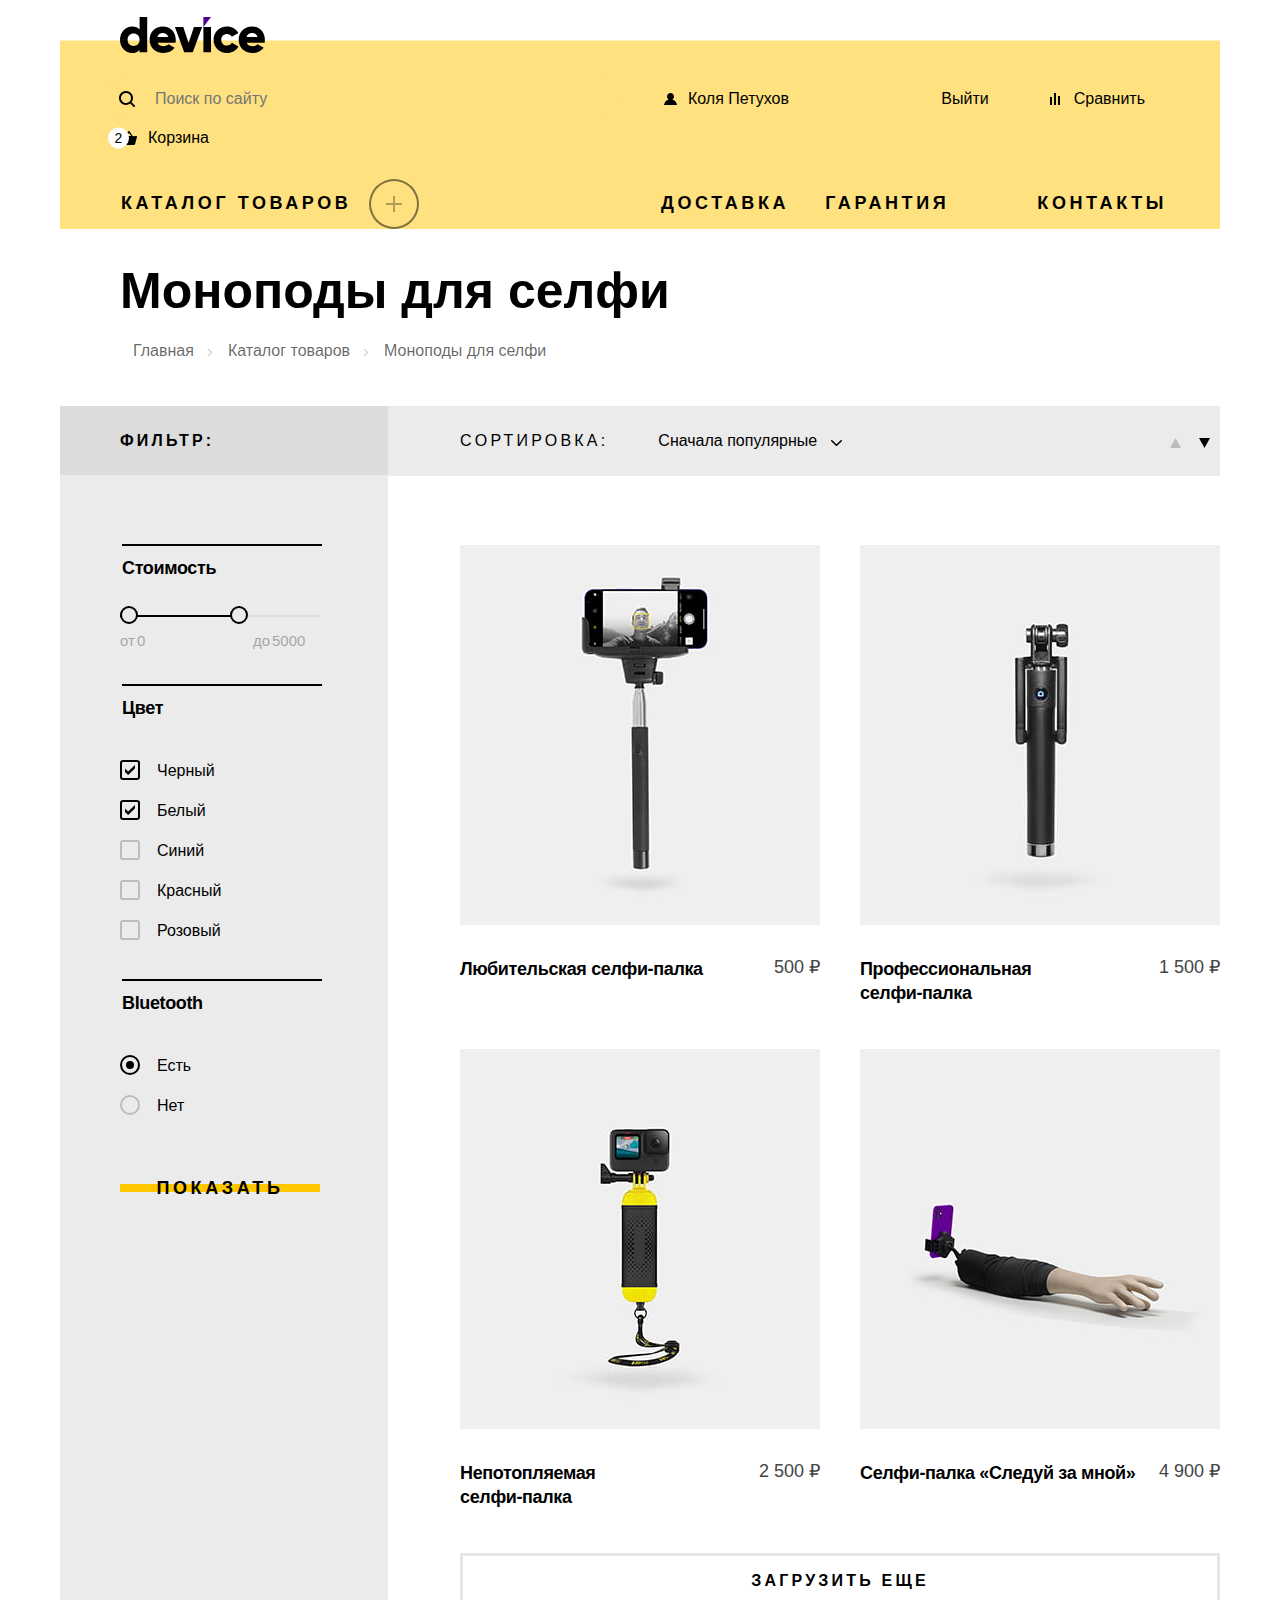
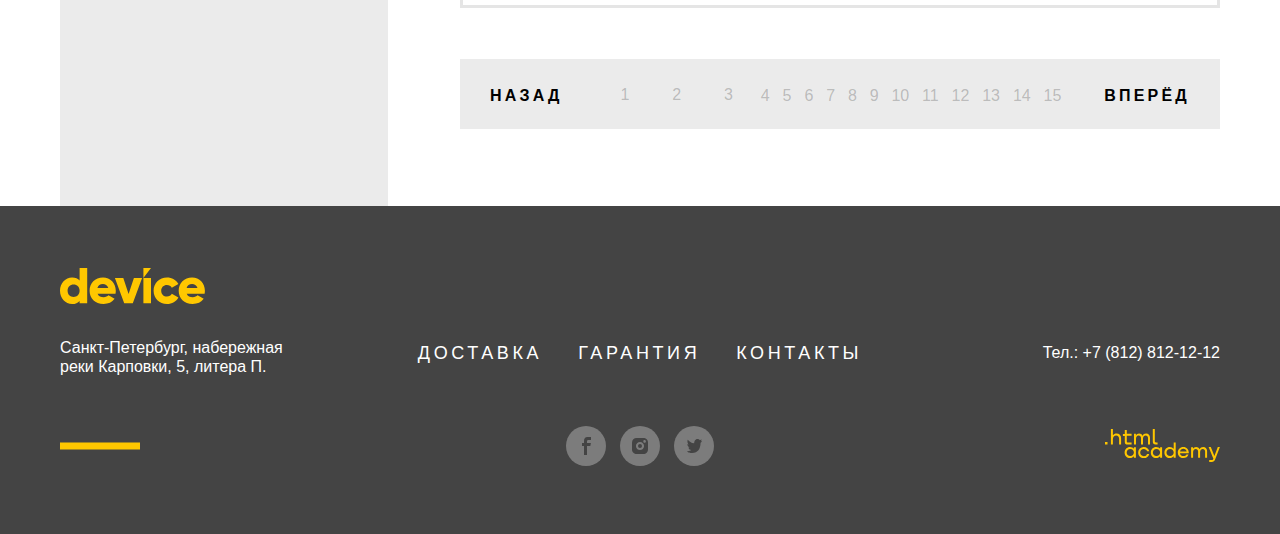
==== catalog.html @ ca0d3838 "fixed" ====
<!DOCTYPE html>
<html lang="ru">
<head>
    <meta charset="UTF-8">
    <title>Каталог интернет-магазина Девайс</title>
    <link rel="stylesheet" href="styles/styles.css">
</head>

<body>

    <!-- Хедер -->

    <header class="page-header">
      <a class="header-logo" href="index.html">
        <img src="img/logo.svg" width="145" height="36" alt="Логотип интернет-магазина Девайс">
      </a>
      <nav class="navigation">
        <ul class="user-nav-list">
          <li class="user-nav-item">
            <form class="nav-form" action="https://echo.htmlacademy.ru/" method="get">
              <input class="nav-search" type="text" placeholder="Поиск по сайту">
            </form>
          </li>
          <li class="user-nav-item">
            <a class="user-nav-link link-user" href="#">
              Коля Петухов
            </a>
          </li>
          <li class="user-nav-item">
            <a class="user-nav-link" href="#">
              Выйти
            </a>
          </li>
          <li class="user-nav-item">
            <a class="user-nav-link link-compare" href="#">
              Сравнить
            </a>
          </li>
          <li class="user-nav-item">
            <a class="user-nav-link link-basket" href="#">
              <span class="user-basket">2</span>
              Корзина
            </a>
          </li>
        </ul>

        <ul class="nav-list">
          <li class="nav-item">
            <a class="nav-link nav-link-catalog" href="#">Каталог товаров</a>
          </li>
          <li class="nav-item">
            <a class="nav-link" href="#">Доставка</a>
          </li>
          <li class="nav-item">
            <a class="nav-link" href="#">Гарантия</a>
          </li>
          <li class="nav-item">
            <a class="nav-link" href="#">Контакты</a>
          </li>
        </ul>
      </nav>
    </header>

    <main class="main-container main-inner">
      <h1 class="visually-hidden">Интернет-магазин гаджетов "Девайс"</h1>

      <!-- Хедер каталога -->

      <header class="inner-header">
        <h2 class="title">Моноподы для селфи</h2>
        <ul class="breadcrumbs">
          <li class="breadcrumbs-item">
            <a class="breadcrumbs-link" href="index.html">Главная</a>
          </li>
          <li class="breadcrumbs-item">
            <a class="breadcrumbs-link" href="#">Каталог товаров</a>
          </li>
          <li class="breadcrumbs-item">
            <a class="breadcrumbs-link">Моноподы для селфи</a>
          </li>
        </ul>
      </header>

      <!-- Каталог товаров -->

      <section class="catalog-products">

         <!-- Фильтры -->

        <form class="catalog-filter" action="https://echo.htmlacademy.ru/" method="get">
          <h3 class="filter-title">фильтр:</h3>

          <fieldset class="catalog-filter-group">
            <legend class="catalog-filter-title">Стоимость</legend>

            <div class="range">
              <div class="range-scale">
                <div class="range-bar" style="left: 0px; width: 119px">
                  <button class="range-toggle toggle-min" type="button">
                    <span class="visually-hidden">Изменить минимальную цену</span>
                  </button>
                  <button class="range-toggle toggle-max" type="button">
                    <span class="visually-hidden">Изменить максимальную цену</span>
                  </button>
                </div>
              </div>

              <div class="range-wrapper-inputs">
                <label class="catalog-filter-label">
                  от <input class="range-input" type="number" name="min-price" value="0">
                </label>

                <label class="catalog-filter-label">
                  до <input class="range-input" type="number" name="max-price" value="5000">
                </label>
              </div>
            </div>
          </fieldset>

          <fieldset class="catalog-filter-group">
            <legend class="catalog-filter-title">Цвет</legend>
            <ul class="catalog-filter-list">
              <li class="catalog-filter-item">
                <label class="control">
                  <input class="visually-hidden control-input" type="checkbox" name="black" checked>
                  <span class="control-mark"></span>
                  <span class="control-label">Черный</span>
                </label>
              </li>
              <li class="catalog-filter-item">
                <label class="control">
                  <input class="visually-hidden control-input" type="checkbox" name="white" checked>
                  <span class="control-mark"></span>
                  <span class="control-label">Белый</span>
                </label>
              </li>
              <li class="catalog-filter-item">
                <label class="control">
                  <input class="visually-hidden control-input" type="checkbox" name="blue">
                  <span class="control-mark"></span>
                  <span class="control-label">Синий</span>
                </label>
              </li>
              <li class="catalog-filter-item">
                <label class="control">
                  <input class="visually-hidden control-input" type="checkbox" name="red">
                  <span class="control-mark"></span>
                  <span class="control-label">Красный</span>
                </label>
              </li>
              <li class="catalog-filter-item">
                <label class="control">
                  <input class="visually-hidden control-input" type="checkbox" name="pink">
                  <span class="control-mark"></span>
                  <span class="control-label">Розовый</span>
                </label>
              </li>
            </ul>
          </fieldset>

          <fieldset class="catalog-filter-group">
            <legend class="catalog-filter-title">Bluetooth</legend>
            <ul class="catalog-filter-list">
              <li class="catalog-filter-item">
                <label class="control">
                  <input class="visually-hidden control-input" type="radio" name="bluetooth" value="yes" checked>
                  <span class="control-mark"></span>
                  <span class="control-label">Есть</span>
                </label>
              </li>
              <li class="catalog-filter-item">
                <label class="control">
                  <input class="visually-hidden control-input" type="radio" name="bluetooth" value="no">
                  <span class="control-mark"></span>
                  <span class="control-label">Нет</span>
                </label>
              </li>
            </ul>
          </fieldset>

          <button class="button button-filter" type="submit">Показать</button>

        </form>

        <div class="catalog-right-column">
          <!-- Сортировка -->
          <div class="sorting-container">
            <form class="sorting-type">
              <div class="select">
                <label class="sorting-title" for="sorting">cортировка:</label>
                <select class="select-control" id="sorting" name="sorting">
                  <option value="popular">Сначала популярные</option>
                  <option value="cheap">Сначала дешёвые</option>
                  <option value="expensive">Сначала дорогие</option>
                </select>
                <button class="visually-hidden" type="submit">Отсортировать продукты</button>
              </div>
            </form>

            <a href="#" class="sorting-btn" type="button">
              <span class="visually-hidden">По возрастанию</span>
              <svg width="11" height="10" aria-hidden="true" focusable="false" fill="none" xmlns="http://www.w3.org/2000/svg"><path d="M5.5 0 11 10H0" /></svg>
            </a>
            <a href="#" class="sorting-btn sort-down sorting-btn-current" type="button">
              <span class="visually-hidden">По убыванию</span>
              <svg width="11" height="10" aria-hidden="true" focusable="false" fill="none" xmlns="http://www.w3.org/2000/svg"><path d="M5.5 0 11 10H0" /></svg>
            </a>
          </div>

          <!-- Список товаров -->
            <ul class="product-list">
                <li class="product-card">
                  <a class="product-card-link" href="product.html">
                    <img class="product-card-image" src="img/product-1.jpg" width="360" height="380" alt="">
                    <div class="show-btn">
                      <button class="button product-card-btn">Подробнее</button>
                    </div>
                  </a>
                  <div class="product-card-description">
                    <a class="product-card-title-link" href="">
                      <h4 class="product-card-title">Любительская селфи-палка</h4>
                    </a>
                    <span class="product-card-title-price">500 ₽</span>
                  </div>
                </li>
                <li class="product-card">
                  <a class="product-card-link" href="#">
                    <img class="product-card-image" src="img/product-2.jpg" width="360" height="380" alt="">
                  </a>
                  <div class="product-card-description">
                    <a class="product-card-title-link" href="">
                      <h4 class="product-card-title">Профессиональная<br> селфи-палка </h4>
                    </a>
                    <span class="product-card-title-price">1 500 ₽</span>
                  </div>
                </li>
                <li class="product-card">
                  <a class="product-card-link" href="#">
                    <img class="product-card-image" src="img/product-3.jpg" width="360" height="380" alt="">
                  </a>
                  <div class="product-card-description">
                    <a class="product-card-title-link" href="">
                      <h4 class="product-card-title">Непотопляемая<br> селфи-палка</h4>
                    </a>
                    <span class="product-card-title-price">2 500 ₽</span>
                  </div>
                </li>
                <li class="product-card product-card-new">
                  <a class="product-card-link" href="#">
                    <img class="product-card-image" src="img/product-4.jpg" width="360" height="380" alt="">
                  </a>
                  <div class="product-card-description">
                    <a class="product-card-title-link" href="">
                      <h4 class="product-card-title">Селфи-палка «Следуй за мной»</h4>
                    </a>
                    <span class="product-card-title-price">4 900 ₽</span>
                  </div>
                </li>
            </ul>

            <button class="product-list-show-more" type="button">
              Загрузить еще
            </button>

          <!-- Пагинация  -->

          <ul class="pagination">
            <li class="pagination-item">
              <a class="pagination-link pagination-control pagination-prev " href="#">назад</a>
            </li>
            <li class="pagination-item">
              <a class="pagination-link pagination-page pagination-current">1</a>
            </li>
            <li class="pagination-item">
              <a class="pagination-link pagination-page" href="#">2</a>
            </li>
            <li class="pagination-item">
              <a class="pagination-link pagination-page" href="#">3</a>
            </li>
            <li class="pagination-item">
              <a class="pagination-link" href="#">4</a>
            </li>
            <li class="pagination-item">
              <a class="pagination-link" href="#">5</a>
            </li>
            <li class="pagination-item">
              <a class="pagination-link" href="#">6</a>
            </li>
            <li class="pagination-item">
              <a class="pagination-link" href="#">7</a>
            </li>
            <li class="pagination-item">
              <a class="pagination-link" href="#">8</a>
            </li>
            <li class="pagination-item">
              <a class="pagination-link" href="#">9</a>
            </li>
            <li class="pagination-item">
              <a class="pagination-link" href="#">10</a>
            </li>
            <li class="pagination-item">
              <a class="pagination-link" href="#">11</a>
            </li>
            <li class="pagination-item">
              <a class="pagination-link" href="#">12</a>
            </li>
            <li class="pagination-item">
              <a class="pagination-link" href="#">13</a>
            </li>
            <li class="pagination-item">
              <a class="pagination-link" href="#">14</a>
            </li>
            <li class="pagination-item">
              <a class="pagination-link" href="#">15</a>
            </li>
            <li class="pagination-item">
              <a class="pagination-link pagination-control pagination-next" href="#">вперёд</a>
            </li>
          </ul>
        </div>

      </section>


    </main>

    <!-- Футер -->

    <footer class="page-footer">

      <div class="page-footer-container">

        <a class="footer-logo" href="#">
          <img class="footer-logo-img" src="img/logo-footer.svg" width="145" height="36" alt="Логотип интернет-магазина Девайс">
        </a>

        <section class="footer-contacts">
          <address class="footer-address">
            <p class="contacts-address-text">Санкт-Петербург, набережная<br> реки Карповки, 5, литера П.</p>
          </address>

          <ul class="footer-nav">
            <li class="footer-nav-item">
              <a class="footer-nav-link" href="#">Доставка</a>
            </li>
            <li class="footer-nav-item">
              <a class="footer-nav-link" href="#">Гарантия</a>
            </li>
            <li class="footer-nav-item">
              <a class="footer-nav-link" href="#">Контакты</a>
            </li>
          </ul>

          <div class="footer-address">
            <a class="footer-phone" href="tel:78128121212">Тел.: +7 (812) 812-12-12</a>
          </div>
        </section>

        <div class="footer-wrapper">
          <section class="footer-social">
            <ul class="footer-social-list">
              <li class="footer-social-item">
                <a class="button-social" href="https://www.facebook.com/htmlacademy">
                  <svg width="9" height="18" class="footer-social-icon" fill="none" xmlns="http://www.w3.org/2000/svg"><path d="M6.5 3H9V0H5.6C2.8 0 2 1.7 2 4.2V6H0v3h2v9h3V9h3.3l.6-3H5V4.5C5 3.7 5.3 3 6.5 3Z"/></svg>
                  <span class="visually-hidden">Фейсбук</span>
                </a>
              </li>
              <li class="footer-social-item">
                <a class="button-social" href="https://www.instagram.com/htmlacademy/">
                  <svg width="16" height="16" class="footer-social-icon" fill="none" xmlns="http://www.w3.org/2000/svg"><path d="M8 10a2 2 0 1 0 0-4 2 2 0 0 0 0 4Z" fill="#444"/><path d="M14.7 1.3c-.9-.9-2-1.3-3.4-1.3H4.7C1.9 0 0 1.9 0 4.7v6.6c0 1.4.4 2.6 1.4 3.4.9.9 2 1.3 3.3 1.3h6.6c1.4 0 2.6-.4 3.4-1.3.8-.9 1.3-2 1.3-3.4V4.7c0-1.4-.4-2.6-1.3-3.4ZM8 12.1c-2.2 0-4.1-1.8-4.1-4.1S5.8 3.9 8 3.9c2.2 0 4.1 1.8 4.1 4.1s-1.9 4.1-4.1 4.1Zm4.6-7.4c-.7 0-1.3-.5-1.3-1.3s.5-1.3 1.3-1.3c.7 0 1.3.6 1.3 1.3 0 .7-.6 1.3-1.3 1.3Z"/></svg>
                  <span class="visually-hidden">Инстаграм</span>
                </a>
              </li>
              <li class="footer-social-item">
                <a class="button-social" href="https://twitter.com/htmlacademy_ru">
                  <svg width="15" height="14" class="footer-social-icon" fill="none" xmlns="http://www.w3.org/2000/svg"><path d="M9.7.1c1.5-.5 2.6.3 3.2 1.1.5-.2 1.1-.4 1.7-.6 0 .8-.5 1.4-.8 1.6.7.2 1.2-.4 1.2-.4-.1.9-.9 1.7-1.4 1.9-.2 6.3-2.8 10.4-8.9 10.3h-.4C4 14 .6 13.6 0 12.2c2 .2 3.4-.4 4.1-1.1-.8-.3-2.4-.4-2.6-2.8.3.2.5.3 1.1.2C1.5 7.7.3 7 .4 5c.3.3.9.5 1.2.4C1 5.2-.2 2.3.8.8c1.6 1.7 3.3 3.4 6.3 3.5.2-2.1 1-3.5 2.6-4.2Z"/></svg>
                  <span class="visually-hidden">Твиттер</span>
                </a>
              </li>
            </ul>
          </section>

          <a class="footer-academy" href="https://htmlacademy.ru/">
            <svg width="115" height="34" class="footer-academy-img" fill="none" xmlns="http://www.w3.org/2000/svg"><path d="M0 12.9v2.6h2.5v-2.6H0ZM11.6 4.5c-1.6 0-2.8.7-3.6 1.7h-.1V0h-2v15.5h2v-5.3c0-2.1 1.3-3.6 3.3-3.6 1.8 0 2.9 1.4 2.9 3.2v5.7h2V9.4c.1-3-1.8-4.9-4.5-4.9ZM26.6 4.8h-4.8V1.1h-2v3.8h-1.9v2h1.9v6c0 1.7 1 2.7 2.7 2.7h4.1v-2h-3.7c-.7 0-1.1-.4-1.1-1.1V6.8h4.8v-2ZM41.1 4.6c-1.6 0-2.9.8-3.5 2.1h-.1c-.6-1.2-1.8-2.1-3.4-2.1-1.4 0-2.5.8-3.1 1.8h-.1V4.8H29v10.6h2V10c0-2 1-3.5 2.6-3.5 1.5 0 2.4 1 2.4 2.6v6.3h2V9.8c0-2.4 1.4-3.3 2.6-3.3 1.5 0 2.4 1 2.4 2.6v6.3h2V8.9c.1-2.5-1.4-4.3-3.9-4.3ZM47.8 12.7c0 1.7 1 2.7 2.8 2.7h2v-2h-1.7c-.7 0-1.1-.4-1.1-1.1V0h-2v12.7ZM28.9 19.7c-.9-1.1-2.2-1.8-3.9-1.8-3.1 0-5.4 2.3-5.4 5.6s2.3 5.6 5.4 5.6c1.8 0 3-.8 3.8-1.9h.1v1.6h2V18.2h-2v1.5Zm-3.6 7.4c-2.2 0-3.6-1.6-3.6-3.6s1.4-3.6 3.6-3.6 3.6 1.6 3.6 3.6c0 1.9-1.4 3.6-3.6 3.6ZM44.2 22c-.5-2.4-2.6-4.1-5.4-4.1a5.4 5.4 0 0 0-5.6 5.6c0 3.1 2.2 5.6 5.6 5.6 2.8 0 4.9-1.8 5.4-4.2h-2.1a3.4 3.4 0 0 1-3.3 2.3c-2.2 0-3.6-1.6-3.6-3.6s1.4-3.6 3.6-3.6c1.6 0 2.8 1 3.3 2.2h2.1V22ZM55.1 19.7c-.9-1.1-2.2-1.8-3.9-1.8-3.1 0-5.4 2.3-5.4 5.6s2.3 5.6 5.4 5.6c1.8 0 3-.8 3.8-1.9h.1v1.6h2V18.2h-2v1.5Zm-3.6 7.4c-2.2 0-3.6-1.6-3.6-3.6s1.4-3.6 3.6-3.6 3.6 1.6 3.6 3.6c0 1.9-1.5 3.6-3.6 3.6ZM68.7 19.8c-.9-1.1-2.2-1.9-3.9-1.9-3.1 0-5.4 2.3-5.4 5.6s2.2 5.6 5.4 5.6c1.7 0 3-.8 3.8-1.8h.1v1.5h2V13.4h-2v6.4Zm-3.6 7.3c-2.2 0-3.6-1.6-3.6-3.6s1.4-3.6 3.6-3.6 3.6 1.6 3.6 3.6c-.1 2-1.5 3.6-3.6 3.6ZM78.3 17.9c-3.3 0-5.5 2.5-5.5 5.6 0 3 2.1 5.6 5.5 5.6 2.5 0 4.5-1.3 5.2-3.6h-2.1c-.5 1-1.6 1.6-3 1.6-1.9 0-3.3-1.3-3.4-2.9h8.8c.2-3.6-2-6.3-5.5-6.3Zm0 1.9c1.7 0 3 1 3.3 2.6h-6.5c.3-1.5 1.5-2.6 3.2-2.6ZM98.2 17.9c-1.6 0-2.9.8-3.6 2h-.1c-.6-1.2-1.8-2-3.4-2-1.4 0-2.5.7-3.1 1.8v-1.5h-1.9v10.6h2v-5.4c0-2 1-3.4 2.6-3.5 1.5 0 2.4 1 2.4 2.6v6.3h2v-5.6c0-2.4 1.4-3.3 2.6-3.3 1.5 0 2.4 1 2.4 2.6v6.3h2v-6.5c.1-2.6-1.4-4.4-3.9-4.4ZM109.4 27l-3.6-8.9h-2.2l4.8 11.6c-.3.9-.7 1.2-1.7 1.2h-2.5v2h2.5c1.8 0 2.8-.8 3.5-2.6l4.7-12.2h-2.1l-3.4 8.9Z" /></svg>
          </a>
        </div>

      </div>

    </footer>

</body>
</html>
---- styles/styles.css ----
@font-face {
  font-family: "Rubik";
  font-style: normal;
  font-weight: 400;
  src: url("/fonts/rubik/rubik-400.woff2") format("woff2");
  font-display: swap;
}

@font-face {
  font-family: "Rubik";
  font-style: normal;
  font-weight: 700;
  src: url("/fonts/rubik/rubik-700.woff2") format("woff2");
  font-display: swap;
}

@font-face {
  font-family: "Rubik";
  font-style: normal;
  font-weight: 800;
  src: url("/fonts/rubik/rubik-800.woff2") format("woff2");
  font-display: swap;
}

@font-face {
  font-family: "Raleway";
  font-style: normal;
  font-weight: 800;
  src: url("/fonts/raleway/raleway-800.woff2") format("woff2");
  font-display: swap;
}

* {
  box-sizing: border-box;
}

html {
  height: 100%;
}

body{
  display: flex;
  flex-direction: column;
  min-height: 100%;
  margin: 0;
  font-family: "Rubik", "Arial", sans-serif;
  font-size: 18px;
  line-height: 30px;
  color: #444444;
  background-color: #ffffff;
}

.visually-hidden {
  position: absolute;
  width: 1px;
  height: 1px;
  margin: -1px;
  padding: 0;
  overflow: hidden;
  border: 0;
  clip: rect(0 0 0 0)
}


/* Хедер */

.page-header {
  width: 1160px;
  margin: 0 auto;
  margin-top: 17px;
  color: #000000;
  background: linear-gradient(180deg, #ffffff 23px, #ffe17f 24px);
}

.header-logo {
  display: block;
  margin-left: 60px;
  margin-bottom: 26px;
  padding: 0;
  width: 145px;
  height: 36px;
}

.navigation {
 padding-left: 43px;
 padding-right: 35px;
}

.user-nav-list {
  position: relative;
  display: flex;
  justify-content: flex-start;
  flex-wrap: wrap;
  align-items: center;
  margin: 0;
  margin-bottom: 22px;
  padding: 0;
  list-style-type: none;
}

.user-nav-item {
  position: relative;
  margin-right: 15px;
  padding: 0;
}

.user-nav-item:first-child {
  margin-right: 24px;
}

.user-nav-item:nth-child(2) {
  margin-right: auto;
}

.user-nav-item:last-child {
  margin-right: 0;
}

.nav-form {
  position: relative;
}

.nav-search {
  width: 516px;
  padding: 10px 10px 10px 52px;
  font-family: "Rubik", Arial, sans-serif;
  font-size: 16px;
  line-height: 19px;
  color: rgba(0, 0, 0, 0.3);
  background-color: #ffe17f;
  border: none;
  border-radius: 20px;
}

.nav-form::before {
  content: "";
  position: absolute;
  top: 50%;
  transform: translateY(-50%);
  left: 16px;
  width: 16px;
  height: 16px;
  background: url("../img/search.svg");
}

.nav-search:hover {
  opacity: 0.6;
}

.nav-search:focus {
  outline: none;
  box-shadow: inset 0 0 0 2px #af4fff;
}

.user-nav-link {
  position: relative;
  padding: 10px 25px 10px 45px;
  display: block;
  font-weight: 400;
  font-size: 16px;
  line-height: 19px;
  color: inherit;
  text-decoration: none;
  border-radius: 20px;
}

.user-nav-link::before {
  content: "";
  position: absolute;
  top: 50%;
  transform: translateY(-50%);
}

.link-user::before {
  left: 21px;
  width: 13px;
  height: 12px;

  background: url("../img/user.svg");
}

.link-compare::before {
  left: 21px;
  width: 10px;
  height: 12px;

  background: url("../img/compare.svg");
}

.link-basket::before {
  width: 16px;
  left: 18px;
  height: 14px;

  background: url("../img/basket.svg");
}

.user-basket {
  position: absolute;
  padding: 2px 0;
  top: 50%;
  transform: translateY(-50%);
  left: 5px;
  text-align: center;
  width: 21px;
  height: 21px;
  font-size: 14px;
  line-height: 17px;
  background-color: #ffffff;
  border-radius: 50%;
}

.user-nav-link:hover {
  color: rgba(0, 0, 0, 0.6);
}

.user-nav-link:focus {
  box-shadow: inset 0 0 0 2px #af4fff;
}

.user-nav-link:focus:active {
  box-shadow: none;
}

.user-nav-link:active {
  opacity: 0.3;
  box-shadow: none;
}

.user-nav-link:hover::before {
  opacity: 0.6;
}

.nav-list {
  display: flex;
  flex-wrap: wrap;
  margin: 0;
  padding: 0;
  list-style-type: none;
}

.nav-item {
  margin: 0;
  padding: 0;
  border-radius: 25px;
}

.nav-item:first-child {
  margin-right: auto;
  margin-left: 0;
}

.nav-item:last-child {
  margin-left: 52px;
  text-align: right;
}

.nav-link {
  position: relative;
  display: block;
  padding: 14px 18px 15px;
  min-width: 140px;
  font-family: "Raleway", sans-serif;
  font-weight: 800;
  font-size: 18px;
  line-height: 21px;
  letter-spacing: 0.2em;
  color: inherit;
  text-decoration: none;
  text-transform: uppercase;
  border-radius: 25px;
}

.nav-link:not(.nav-link-catalog):hover::after {
  content: "";
  position: absolute;
  height: 2px;
  bottom: 8px;
  left: 18px;
  right: 20px;
  background-color: #000000;
}

.nav-link-catalog::before {
  content: "";
  position: absolute;
  top: 0;
  right: -50px;
  width: 50px;
  height: 50px;
  box-sizing: border-box;
  border: 2px solid rgba(0, 0, 0, 0.5);
  border-radius: 50%;
  background-image: url(../img/plus.svg);
  background-repeat: no-repeat;
  background-position: center;
}

.nav-link-catalog:hover:after {
  content: "";
  position: absolute;
  top: 50%;
  right: -33px;
  width: 16px;
  height: 2px;
  background-color: #000000;
}

.nav-link-catalog:hover::before {
  border: 2px solid #000000;
  background-image: none;
}

.nav-link-catalog:hover .subcatalog {
  display: block;
}

.nav-link:focus {
  box-shadow: inset 0 0 0 2px #af4fff;
}

.nav-link:active {
  opacity: 0.3;
  box-shadow: none;
}

/* Subcatalog */

.subcatalog {
  display: none;
  margin: 0;
  margin-top: 30px;
  padding: 0;
  list-style-type: none;
}

.subcatalog-item {
  margin-bottom: 8px;
}

.subcatalog-link {
  padding: 5px 15px;
  font-weight: 400;
  font-size: 16px;
  line-height: 18px;
  color: inherit;
  text-decoration: none;
  border-radius: 20px;
}

.nav-item:focus-within .subcatalog {
  display: block;
}


.subcatalog-link:hover {
  opacity: 0.6;
}

.subcatalog-link:focus {
  box-shadow: inset 0 0 0 2px #af4fff;
  opacity: 1;
}

.subcatalog-link:active {
  opacity: 0.3;
}

/*  Main */

.main-container {
  flex-grow: 1;
}

.title {
  margin: 0;
  font-family: "Raleway", sans-serif;
  font-style: normal;
  font-weight: 800;
  font-size: 50px;
  line-height: 50px;
  color: #000000;
}

/* Button */

.button {
  font-family: "Raleway", sans-serif;
  font-weight: 800;
  font-size: 18px;
  line-height: 21px;
  text-align: center;
  letter-spacing: 0.2em;
  color: #000000;
  border: none;
  text-transform: uppercase;
  text-decoration: none;
  outline: none;
}

/*  Слайдер */

.newsletter-container,
.modal-main,
.category,
.slider {
  width: 1160px;
  margin: 0 auto;
}

.slider {
  margin-bottom: 70px;
  background: linear-gradient(180deg, #ffe17f 150px, #ffffff 151px);
}

.slider-list {
  margin: 0;
  padding: 0;
}

.slider-img {
  display: block;
}

.slider-item {
  display: flex;
  margin: 0;
  padding: 0;
}

.slider-card {
  position: relative;
  width: 560px;
}

/* Кнопки слайдера */

.slider-controls {
  position: absolute;
  width: 100%;
  top: 50%;
  transform: translateY(-50%);
  display: flex;
  justify-content: space-between;

}

.slider-button {
  margin: 0 10px;
  padding: 10px;
  width: 40px;
  height: 80px;
  background-color: transparent;
  background: no-repeat url("../img/arrow-slider.svg") 50% 50%;
  border: none;
  outline: none;
  border-radius: 6px;
  cursor: pointer;
}

.slider-button:hover {
  opacity: 0.6;
}

.slider-button:focus{
  box-shadow: inset 0 0 0 2px #af4fff;
}

.slider-button:active {
  opacity: 0.3;
  box-shadow: none;
}

.slider-prev {
  transform: rotate(180deg);
}

.slider-description {
  position: relative;
  width: 560px;
  margin-left: 40px;
  z-index: 0;
}

.slider-number {
  position: absolute;
  display: flex;
  align-items: center;
  margin-right: 50px;
  height: 135px;
  top: 30px;
  right: 0;
  font-weight: 800;
  font-size: 180px;
  line-height: 30px;
  color: #ffffff;
  z-index: -1;
}

.slider-title {
  margin: 0;
  margin-bottom: 26px;
  padding-top: 123px;
}

.slider-text {
  margin: 0;
  margin-bottom: 37px;
}

.slider-description-btn {
  position: relative;
  display: flex;
  justify-content: space-between;
  margin-bottom: 50px;
}

.btn-slider {
  display: block;
  width: 220px;
  height: 50px;
  padding-top: 14px;
  padding-bottom: 16px;
  text-align: center;
  box-sizing: border-box;
}

.btn-slider::before {
  content: "";
  position: absolute;
  width: 220px;
  height: 8px;
  top: 49%;
  left: 0;
  transform: translateY(-50%);
  background: #ffe17f;
  z-index: -1;
}

.btn-slider:hover {
  background: #ffe17f;
}

.btn-slider:focus::before {
  background: #AF4FFF;
  outline: none;
}

.btn-slider:active {
  background: #ffe17f;

}

.btn-slider::before:active {
  background-color: inherit;
}

/* Пагинация слайдера */

.slider-pagination {
  display: flex;
  flex-wrap: wrap;
  justify-content: center;
  margin: 0;
  margin-right: 60px;
  padding: 0;
  list-style-type: none;
}

.slider-pagination-item:not(:last-child) {
  margin-right: 22px;
}

.slider-pagination-button {
  width: 12px;
  height: 12px;
  margin: 0;
  padding: 0;
  background-color: #ffffff;
  border: 2px solid #000000;
  border-radius: 50%;
  cursor: pointer;
}

.slider-pagination-button:hover {
  opacity: 0.6;
}

.slider-pagination-button:focus{
  border-color: #af4fff ;
  outline: none;
}

.slider-pagination-button:active {
  opacity: 0.3;
}

.slider-pagination-button-current {
  background-color: #000000;
}

.table-value {
  padding-bottom: 10px;
  width: 160px;
  font-size: 36px;
  color: #000000;
}

.table-description {
  width: 160px;
  font-size: 16px;
}

/* Каталог */

.category {
  margin-bottom: 66px;
}

.category-list {
  display: flex;
  justify-content: space-between;
  margin: 0;
  padding: 0;
  list-style-type: none;
}

.category-item {
  width: 160px;
}

.category-link {
  text-decoration: none;
}

.category-item:hover .category-wrapper {
  background: #FFC700
}

a:focus {
  outline: none;
}

.category-link:focus .category-wrapper {
  border: 5px solid #AF4FFF;
}

.category-link:focus .category-title {
  color: #AF4FFF;
}

.category-link:active .category-wrapper {
  background-color: #ffc700;
  border: none;
}

.category-link:active .category-title {
  color: #000000;
  opacity: 0.3;
}

.category-link:active .category-img {
  opacity: 0.3;
}

.category-wrapper {
  display: flex;
  justify-content: center;
  align-items: center;
  margin-bottom: 33px;
  width: 160px;
  height: 160px;
  background-color: #ffe17f;
}

.category-wrapper-end {
  align-items: flex-end;
}

.category-title {
  font-family: "Raleway", sans-serif;
  font-size: 18px;
  line-height: 24px;
  letter-spacing: -0.02em;
  color: #000000;
}

/* Сервисы */

.service {
  margin-bottom: 90px;
  padding-bottom: 69px;
  background: linear-gradient(180deg, #ffffff 100px,#f0f0f0 101px);
}

.service-container {
  display: flex;
  width: 1160px;
  margin: 0 auto;
}

.service-list {
  margin: 0;
  padding: 0;
  padding-top: 80px;
  padding-bottom: 45px;
  width: 283px;
  border-right: 7px solid #000000;
  list-style-type: none;
}

.service-item {
  position: relative;
  z-index: 0;
  margin-bottom: 25px;
}

.btn-service {
  width: 160px;
  height: 40px;
  border: none;
  background-color: transparent;
}

.btn-service::before {
  content: "";
  position: absolute;
  transform: translateY(80%);
  left: 0;
  width: 160px;
  height: 8px;
  background-color: #ffc700;
  z-index: -1;
}

.btn-service:hover {
  width: 160px;
  height: 40px;
  background-color: #FFC700;
}

.btn-service:focus::before {
  background-color: #AF4FFF;
}

.btn-service:active {
  padding-right: 120px;
  width: 280px;
  height: 40px;
  color: #ffe17f;
  background-color: #000000;
}

.service-content-list {
  margin: 0;
  margin-left: 116px;
  padding: 0;
  padding-top: 70px;
  padding-bottom: 75px;
  list-style-type: none;
}

.service-title {
  margin: 0;
  margin-bottom: 34px;
  line-height: 50px;
}

.service-content-item {
  position: relative;
  margin: 0;
}

.service-content-text {
  max-width: 500px;
  margin: 0;
  line-height: 30px;
}

.service-title::before {
  content: "";
  position: absolute;
  top: 15px;
  right: -240px;

  width: 136px;
  height: 164px;

  background: url("/img/tab-delivery.svg") no-repeat;
}

/* Модальное окно */

.modal-main{
  margin-bottom: 97px;
}

.button-modal {
  position: relative;
  width: 1160px;
  height: 100px;
  padding: 0;

  font-family: "Raleway", sans-serif;
  font-weight: 800;
  font-size: 20px;
  line-height: 23px;
  text-align: center;
  letter-spacing: 0.2em;
  color: #000000;
  background: #f0f0f0;
  border: none;
  text-transform: uppercase;
}

.button-modal::before {
  content: "";
  position: absolute;
  width: 125px;
  height: 100px;
  top: 0;
  left: 0;
  box-sizing: border-box;
  background-color: #ffe17f;
  border: 5px solid transparent;
  border-right: 0;
  background: no-repeat url("../img/delivery-1.svg") center #ffe17f;
  z-index: 0;
}

.button-modal::after {
  content: "";
  position: absolute;
  width: 40px;
  height: 40px;
  top: 50%;
  transform: translateY(-50%);
  right: 31px;
  border-radius: 50%;
  background: rgba(220, 220, 220, 0.5);
  background-image: url("../img/info.svg");
  background-repeat: no-repeat;
  background-position: center;
}

.button-modal:hover {
  background-color: #ebebeb;
  cursor: pointer;
}

.button-modal:hover::before {
  background-color: #ffc700;
}

.button-modal:hover::after {
  background-color: #dcdcdc;
}

.button-modal:focus {
  background-color: #f0f0f0;
  box-shadow: inset 0 0 0 5px #af4fff;
  outline: none;
}

.button-modal:focus::before {
  border: 5px solid #af4fff;
  border-right: 0;
}

.button-modal:active {
  color: rgba(0, 0, 0, 0.3);
  background-color: #ebebeb;
  box-shadow: none;
}

.button-modal:active::before {
  border: 5px solid transparent;
  border-right: 0;
}

.button-modal:active::before {
  color: #000000;
  opacity: 0.3;
}
.button-modal:active::after {
background-color: #dcdcdc;
}


/* О компании */

.about {
  display: flex;
  flex-wrap: wrap;
  width: 1160px;
  margin: 0 auto;
  margin-bottom: 70px;
}

.about p {
  margin: 0;
  margin-bottom: 30px;
  padding: 0;

}

.about-company {
  position: relative;
  margin-right: 20px;
  padding-right: 60px;
  width: 560px;
  box-sizing: border-box;
}

.company-title {
  margin: 0;
  margin-bottom: 45px;
  padding-top: 50px;
}

.company-title::before {
  content: "";
  position: absolute;
  top: 0;
  left: 0;
  width: 80px;
  height: 7px;
  background-color: #000000;
}

.company-text {
  margin: 0;
  margin-bottom: 75px;
}

.transport-list {
  margin: 0;
  margin-bottom: 58px;
  padding: 0;
  color: #000000;
}

.transport-item {
  position: relative;
  margin-bottom: 20px;
  padding-left: 35px;
  font-weight: 700;
  line-height: 20px;
  padding-left: 35px;
  list-style-type: none;
}

.transport-item::before {
  position: absolute;
  content: "";
  width: 8px;
  height: 8px;
  left: 0;
  top: 50%;
  transform: translateY(-50%);
  background: #FFC700;
  border-radius: 50%;
}

.btn-about-wrapper {
  position: relative;
}

.btn-about,
.btn-feedback {
  display: block;
  width: 260px;
  height: 50px;
  padding-top: 14px;
  padding-bottom: 16px;
  text-align: center;
}

.btn-about::before,
.btn-feedback::before {
  content: "";
  position: absolute;
  width: 260px;
  height: 8px;
  top: 49%;
  left: 0;
  transform: translateY(-50%);
  background: #ffe17f;
  z-index: -1;
}

.btn-about:hover,
.btn-feedback:hover {
  background: #FFE17F;
}

.btn-about:focus::before,
.btn-feedback:focus::before {
  background: #AF4FFF;
  outline: none;
}

.btn-about:active,
.btn-feedback:active {
  background: #FFE17F;
  opacity: 0.3;
}

.contacts {
  position: relative;
  width: 560px;
  margin-left: auto;
  padding-right: 45px;
  box-sizing: border-box;
}

.contacts-title {
  margin: 0;
  margin-bottom: 15px;
  font-weight: 700;
  font-size: 24px;

}

.contacts-address {
  margin: 0;
  margin-bottom: 30px;
  font-style: normal;
}

.contacts-phone {
  color: inherit;
}

.contacts-schedule {
  margin: 0;
  margin-bottom: 53px;
  padding: 0;
  list-style-type: none;
}

.btn-feedback-wrapper {
  position: relative;
}

/* Рассылка  */

.newsletter {
  margin: 0;
  padding: 75px 0 130px;
  background-color: #f0f0f0;
}

.newsletter-wrapper {
  display: flex;
  margin-bottom: 60px;
}

.newsletter-item {
  width: 50%;
}

.newsletter-item + .newsletter-item {
  margin: 0;
  padding-left: 20px;
  padding-top: 10px;
}

.field {
  width: calc(50% + 20px);
  float: left;
  height: 55px;
  padding-right: 40px;
  font-family: "Rubik", Arial, sans-serif;
  font-weight: 400;
  font-size: 18px;
  line-height: 30px;
  color: rgba(0, 0, 0, 0.5);
  border: none;
  outline: none;
  background-color: transparent;
  border-bottom: 3px solid rgba(0, 0, 0, 0.1);
}

.field:hover{
  border-bottom: 3px solid rgba(0, 0, 0, 0.2);
}

.field:focus {
  background-color: #dcdcdc;
  border: none;
}

.field:active {
  border-bottom: 3px solid #000000;
}

.newsletter-button {
  width: 260px;
  height: 55px;
  text-align: center;
  border: 3px solid rgba(0, 0, 0, 0.1);
}

.newsletter-button:hover {
  color: #ffffff;
  background-color: #000000;
}

.newsletter-button:focus {
  background-color: #f0f0f0;
  border: 3px solid #af4fff;
}

.newsletter-button:active {
  color: rgba(255, 255, 255, 0.3);
  background-color: #000000;
  border: none;

}

.newsletter-free {
  position: relative;
  margin-left: 130px;
  padding-left: 35px;
}

.newsletter-free::before {
  content: "";
  position: absolute;
  top: 4px;
  left: 0;
  width: 14px;
  height: 14px;
  background-image: url(/img/tick-big.svg);
}

/* Футер */

.page-footer {
  color: #ffffff;
  background-color: #444444;
}

.page-footer-container {
  width: 1160px;
  margin: 0 auto;
  padding: 62px 0 61px;
}

.footer-logo {
  display: inline-block;
  margin-bottom: 25px;
}

.footer-logo-img {
  display: block;
  width: 145px;
  height: 36px;
}

.footer-contacts {
  display: flex;
  justify-content: space-between;
  align-items: flex-start;
  margin-bottom: 43px;
}

.footer-address {
  width: 25%;
  font-style: normal;
  font-size: 16px;
  line-height: 19px;
}

.contacts-address-text {
  margin: 0;
}

.footer-address:last-child {
  text-align: end;
}

.footer-nav {
  display: flex;
  flex-wrap: wrap;
  justify-content: center;
  margin: 0;
  padding: 0;
  width: 50%;
  list-style-type: none;
}

.footer-nav-link {
  position: relative;
  padding: 14px 18px 15px;
  font-family: "Raleway", sans-serif;
  font-size: 18px;
  line-height: 21px;
  text-align: center;
  color: inherit;
  letter-spacing: 0.2em;
  border-radius: 25px;
  text-decoration: none;
  text-transform: uppercase;
}

.footer-nav-link:hover {
  color: #ffc700;
}

.footer-nav-link:hover::after {
  content: "";
  position: absolute;
  height: 2px;
  bottom: 8px;
  left: 18px;
  right: 20px;
  background-color: #ffc700;
}

.footer-nav-link:focus {
  box-shadow: inset 0 0 0 2px #af4fff;
}

.footer-nav-link:active {
  color: #ffc700;
  opacity: 0.3;
  box-shadow: none;
}

.footer-phone {
  margin-right: -15px;
  display: inline-block;
  padding: 0 15px;
  line-height: 30px;
  color: #ffffff;
  text-decoration: none;
  border-radius: 25px;
}

.footer-phone:hover {
  color: #ffc700;
}

.footer-phone:focus {
  box-shadow: inset 0 0 0 2px #af4fff;
}

.footer-phone:active {
  color: #ffc700;
  opacity: 0.3;
  box-shadow: none;
}

.footer-wrapper {
  position: relative;
  display: grid;
  grid-template-columns: 125px 1fr 125px;
  align-items: center;
}

.footer-wrapper::before {
  content: "";
  position: absolute;
  top: 50%;
  transform: translateY(-50%);
  width: 80px;
  height: 7px;
  background-color: #ffc700;
}

.footer-social {
  grid-column: 2/3;
}

.footer-social-list {
  display: flex;
  justify-content: center;
  align-items: center;
  flex-wrap: wrap;
  margin: 0;
  padding: 0;
  list-style-type: none;
}

.footer-social-item {
  position: relative;
  margin-right: 14px;
  width: 40px;
  height: 40px;
}

.footer-social-item:last-child{
  margin-right: 0;
}

.button-social {
  display: block;
  position: absolute;
  width: 40px;
  height: 40px;
  background-color: rgba(255, 255, 255, 0.3);
  border-radius: 50%;
}

.button-social:hover {
  background-color: #ffc700;
}

.button-social:focus {
  background-color: transparent;
  box-shadow:  0 0 0 5px #af4fff;
}

.button-social:active {
  background-color: #ffc700;
  box-shadow: none;
}

.footer-social-icon {
  position: absolute;
  top: 0;
  bottom: 0;
  right: 0;
  left: 0;
  margin: auto;
  fill: #444444
}

.button-social:focus .footer-social-icon {
  fill: #ffffff;
}

.button-social:active .footer-social-icon {
  fill: #444444;
  opacity: 0.3;
}


.footer-academy {
  display: flex;
  margin: auto 0;
  padding: 10px;
  width: 115px;
  box-sizing: content-box;
  border-radius: 10px;
}

.footer-academy-img {
  fill: #ffc700;
}

.footer-academy:hover .footer-academy-img {
  fill: #ffffff;
}

.footer-academy:focus {
  box-shadow: inset 0 0 0 2px #af4fff;
}

.footer-academy:active {
  box-shadow: none;
}

.footer-academy:active .footer-academy-img {
  fill: rgba(255, 255, 255, 0.3);
}


/* Страница каталога */

/* Хедер каталога */

.inner-header {
  width: 1160px;
  margin: 0 auto;
  padding: 37px 60px 40px 60px;
}

.inner-header .title {
  margin-bottom: 20px;
}

.breadcrumbs {
  display: flex;
  justify-content: flex-start;
  margin: 0;
  padding: 0;
  list-style-type: none;
}

.breadcrumbs-item {
  position: relative;
  margin-right: 9px;
}

.breadcrumbs-item::after {
  content: "";
  position: absolute;
  top: 13px;
  right: -6px;
  width: 4px;
  height: 7px;
  background-image: url(/img/nav-arrow.svg);
  opacity: 0.2;
}

.breadcrumbs-item:last-child::after {
  content: none;
}

.breadcrumbs-link {
  display: block;
  padding: 5px 12px 6px 13px;
  font-weight: 400;
  font-size: 16px;
  line-height: 19px;
  color: rgba(0, 0, 0, 0.6);
  text-decoration: none;
}

.breadcrumbs-link:hover {
 color: #000000;
}

.breadcrumbs-link:focus{
 box-shadow: inset 0 0 0 5px  #af4fff;
}

.breadcrumbs-link:focus span.breadcrumbs-link-text{
  opacity: 0.6;
}

.breadcrumbs-link:active {
  opacity: 0.3;
  box-shadow: none;
}

/* Фильтры */

.catalog-products {
  display: flex;
  width: 1160px;
  margin: 0 auto;
  color: #000000;
}

.catalog-filter {
  position: relative;
  width: 328px;
  padding-left: 60px;
  padding-right: 68px;
  background-color: #ebebeb;
}

.filter-title {
  margin: 0;
  margin-bottom: 83px;
  margin-left: -60px;
  padding: 25px 0 25px 60px;
  width: 328px;
  font-family: "Raleway", sans-serif;
  font-size: 16px;
  line-height: 19px;
  letter-spacing: 0.2em;
  text-transform: uppercase;
  background-color: #dcdcdc;
}

.catalog-filter-title {
  position: relative;
  margin-bottom: 37px;
  font-weight: 700;
  line-height: 20px;
  letter-spacing: -0.02em;
}

.catalog-filter-title::before {
  content: "";
  position: absolute;
  top: -14px;
  width: 200px;
  height: 2px;
  background-color: #000000;
}

/* Ползунок */

.range-scale {
  position: relative;
  height: 2px;
  margin-bottom: 15px;
  background-color: #dcdcdc;
}

.range-bar {
  position: absolute;
  height: 2px;
  background-color: #000000;
}

.range-toggle {
  position: absolute;
  width: 18px;
  height: 18px;
  background-color: #ebebeb;
  border: 2px solid #000000;
  border-radius: 50%;
  cursor: pointer;
}

.range-toggle:focus {
  border: 2px solid #af4fff;
  outline: none;
}

.range-toggle:active {
  background-color: #000000;
  border: 2px solid #000000;
}

.toggle-min {
  top: -9px;
  left: 0;
}

.toggle-max {
  top: -9px;
  right: -9px;
}

.range-wrapper-inputs {
  display: flex;
  justify-content: space-between;
}

.catalog-filter-label {
  display: flex;
}

.range-input {
  max-width: 50px;
  padding: 0 2px;
  font: inherit;
  text-align: left;
  background-color: transparent;
  border: none;
  appearance: textfield;
}

.range-input::-webkit-outer-spin-button,
.range-input::-webkit-inner-spin-button {
  appearance: none;
  margin: 0;
}


.catalog-filter-group {
  margin: 0;
  margin-bottom: 48px;
  padding: 0;
  border: none;
}

.catalog-filter-list {
  margin: 0;
  padding: 0;
  list-style-type: none;
}

.catalog-filter-item:not(:last-child) {
  margin-bottom: 10px;
}

.catalog-filter-label {
  font-size: 15px;
  line-height: 18px;
  opacity: 0.3;
}


/* Чекбоксы */

.control {
  position: relative;
  display: block;
  padding-left: 37px;
}

.control-mark {
  position: absolute;
  top: 5px;
  left: 0;
  width: 20px;
  height: 20px;
  border: 2px solid rgba(0, 0, 0, 0.2);
  border-radius: 3px;
}

.control-label {
  font-size: 16px;
  line-height: 19px;
}

.control-input:checked + .control-mark {
  border: 2px solid #000000;
}

.control-input[type="checkbox"]:checked + .control-mark::before {
  position: absolute;
  top: 3px;
  left: 3px;
  width: 10px;
  height: 10px;
  background-image: url(../img/tick.svg);
  content: "";
}

.control:hover .control-input[type="checkbox"]:checked + .control-mark,
.control:hover .control-input[type="checkbox"]:checked ~ .control-label {
  opacity: 0.5;
}

.control-input[type="checkbox"]:focus + .control-mark {
  border: 2px solid #af4fff;
}

.control-input[type="checkbox"]:focus ~ .control-label {
  color: #af4fff;
}

.control:active .control-mark,
.control:active .control-label{
  opacity: 0.2;
}


/* Радиокнопка */

.control-input[type="radio"] + .control-mark {
  border-radius: 50%;
}

.control-input[type="radio"]:checked + .control-mark::before {
  content: "";
  position: absolute;
  top: 4px;
  left: 4px;
  width: 8px;
  height: 8px;
  background-color: #000000;
  border-radius: 50%;
}

.control:hover .control-input[type="radio"]:checked + .control-mark,
.control:hover .control-input[type="radio"]:checked ~ .control-label {
  opacity: 0.5;
}

.control-input[type="radio"]:focus + .control-mark {
  border: 2px solid #af4fff;
}

.control-input[type="radio"]:checked:focus + .control-mark::before {
  background-color: #af4fff;
}

.control-input[type="radio"]:focus ~ .control-label {
  color: #af4fff;
}

/* Кнопка фильтра */

.button-filter {
  position: relative;
  display: block;
  width: 200px;
  height: 40px;
  background-color: transparent;
  text-align: center;
  z-index: 1;
}

.button-filter::before {
  content: "";
  position: absolute;
  width: 200px;
  height: 8px;
  top: 50%;
  left: 0;
  transform: translateY(-50%);
  background: #ffc700;
  z-index: -1;
}

.button-filter:hover {
  background-color: #ffc700;
}

.button-filter:focus::before {
  background-color: #af4fff;
}

.button-filter:active {
  color: rgba(0, 0, 0, 0.3);
  background-color: #ffc700;
}

/* Сортировка товара */

.catalog-right-column {
  width: 832px;
}

.sorting-container {
  display: flex;
  align-items: center;
  padding: 11px 0 8px 72px;
  background-color: #ebebeb;
}

.sorting-type {
  margin-right: auto;
}

.sorting-title {
  display: inline-block;
  margin-right: 25px;
  font-family: "Raleway", Arial, sans-serif;
  font-size: 16px;
  line-height: 19px;
  letter-spacing: 0.2em;
  text-transform: uppercase;
}

.select-control {
  padding: 9px 45px 13px 15px;
  font-family: inherit;
  font-weight: 400;
  font-size: 16px;
  line-height: 19px;
  background-color: transparent;
  background-image: url("../img/dropdown.svg");
  background-repeat: no-repeat;
  background-position: right 20px center;
  border: 5px solid transparent;
  appearance: none;
  outline: none;
}

.select-control:hover {
  opacity: 0.6;
}

.select-control:focus {
  border: 5px solid #af4fff;
}

.select-control:active {
  opacity: 0.3;
  border: 5px solid transparent;
}

/* Кнопки сортировки */

.sorting-btn {
  display: flex;
  justify-content: center;
  align-items: center;
  width: 30px;
  height: 30px;
}

.sort-down {
  transform: rotate(180deg);
}

.sorting-btn svg {
  fill:rgba(0, 0, 0, 0.2);
}

.sorting-btn:hover svg {
  fill:rgba(0, 0, 0, 0.5);
}

.sorting-btn:focus {
  outline: 5px solid #af4fff;
}

.sorting-btn-current svg {
  fill: #000000;
}



/* Карточка товара */

.product-list {
  display: grid;
  grid-template-columns: 360px 360px;
  column-gap: 40px;
  row-gap: 44px;
  margin: 69px 0 44px 72px;
  padding: 0;
  list-style-type: none;
}

.product-card {
  position: relative;
}

.product-card-new::before {
  content: "";
  position: absolute;
  top: 27px;
  right: 27px;
  width: 60px;
  height: 60px;
  background-image: url("../img/new.svg");

}

.product-card-description {
  display: flex;
  align-items: flex-start;
  justify-content: space-between;
}

.product-card-link {
  position: relative;
  display: block;
  margin-bottom: 32px;
  text-decoration: none;
}

.show-btn {
  display: none;
}

.product-card-btn {
  position: relative;
  display: block;
  width: 180px;
  height: 40px;
  background-color: transparent;
  text-align: center;
}

.product-card-btn::before {
  content: "";
  position: absolute;
  width: 180px;
  height: 8px;
  top: 50%;
  left: 0;
  transform: translateY(-50%);
  background: #ffc700;
  z-index: -1;
}

.product-card-link:hover {
  background-color: aqua;
  z-index: 5;
}

.product-card-link:hover .show-btn {
  position: absolute;
  display: flex;
  top: 170px;
  left: 50%;
  transform: translateX(-50%);
}

.show-btn:hover {
  background-color: #ffc700;
}

.show-btn:active {
  color: rgba(0, 0, 0, 0.3);
  background-color: #ffc700;
}

.product-card-link:focus {
  box-shadow:  0 0 0 5px #af4fff;
}

.product-card-link:focus + .product-card-description {
  color: #af4fff;
}

.product-card-image {
  display: block;
  width: 360px;
  height: 380px;
  background-color: #e5e5e5;
}

.product-card-title-link {
  width: 280px;
  color: inherit;
  text-decoration: none;
}

.product-card-title {
  margin: 0;
  font-weight: 700;
  line-height: 24px;
  letter-spacing: -0.02em;
}

.product-card-title-price {
  line-height: 21px;
  color: #444444;
}

.product-list-show-more {
  margin-left: 72px;
  margin-bottom: 51px;
  width: 760px;
  min-height: 55px;
  font-family: "Raleway", sans-serif;
  font-weight: 800;
  font-size: 16px;
  line-height: 19px;
  letter-spacing: 0.2em;
  color: #000000;
  background-color: inherit;
  text-transform: uppercase;
  border: 3px solid rgba(0, 0, 0, 0.1);
}

.product-list-show-more:hover {
  border: 3px solid #000000;
}

.product-list-show-more:focus {
  border: 5px solid #AF4FFF;
  outline: none;
}

.product-list-show-more:active {
  border: 3px solid #000000;
  opacity: 0.3;
}

/* Пагинация */

.pagination {
  display: flex;
  justify-content: space-between;
  align-items: center;
  margin: 0 0 77px 72px;
  padding: 0;
  background-color: #ebebeb;
  list-style-type: none;
}

.pagination-link {
  display: block;
  padding: 27px 0 24px 0;
  font-size: 16px;
  line-height: 19px;
  color: rgba(68, 68, 68, 0.3);
  text-decoration: none;
}

.pagination-control {
  padding: 27px 30px 24px 30px;
  font-family: "Raleway", sans-serif;
  font-weight: 800;
  letter-spacing: 0.2em;
  color: #000000;
  text-transform: uppercase;
}

.pagination-control:hover {
  background-color: #dcdcdc;
}

.pagination-control:focus {
  background-color: #f0f0f0;
  box-shadow: inset 0 0 0 5px #af4fff;

}

.pagination-control:active {
  color: rgba(0, 0, 0, 0.3);
  background-color: #dcdcdc;
  box-shadow: none;
}

.pagination-page {
  display: flex;
  padding: 10px 15px 10px;
  align-items: center;
  max-height: 38px;
}

.pagination-page:hover {
  color: #444444;
}

.pagination-page:focus {
  box-shadow: inset 0 0 0 5px #af4fff;
}

.pagination-page:active {
  color: rgba(68, 68, 68, 0.1);
}

/* Поповер корзина */

.popover {
  position: absolute;
  top: 40px;
  right: 50%;
  transform: translateX(50%);
  z-index: 1;
  width: 320px;
  min-height: 105px;
  font-family: "Rubik", Arial, sans-serif;
  font-weight: 400;
  font-size: 16px;
  line-height: 20px;
  color: #ffffff;
  background-color: #000000;
  box-shadow: 0px 10px 0px rgba(0, 0, 0, 0.1);
  display: none;
}

.popover-open {
  display: block;
}

.popover::before {
  content: "";
  position: absolute;
  top: -6px;
  left: 150px;
  width: 14px;
  height: 6px;
  background:url("../img/triangle.svg") ;
}

.popover-content {
   width: 100%;
}

.cart-items-list {
   margin: 0;
   padding: 20px;
   padding-right: 13px;
   list-style-type: none;
}

.cart-item {
  position: relative;
  display: flex;
}

.cart-item + .cart-item {
  margin-top: 20px;
  padding-top: 20px;
}

.cart-item + .cart-item::before {
  content: "";
  position: absolute;
  top: 0;
  left: -20px;
  width: 320px;
  height: 1px;
  background-color: rgba(255, 255, 255, 0.1);
}

.cart-item-link {
  display: flex;
  margin-right: 25px;
  color: inherit;
  text-decoration: none;
}

.cart-item-link:hover {
  opacity: 0.6;
}

.cart-item-link:focus .cart-img {
  box-shadow: 0 0 0 5px #af4fff;
}

.cart-item-link:focus .cart-item-title {
  color: #af4fff;
}

.cart-item-link:active {
  opacity: 0.3;
}

.cart-item-link:focus:active .cart-item-title {
  color: inherit;
}

.cart-item-link:focus:active .cart-img {
  box-shadow: none;
}


.cart-img {
  display: block;
  width: 41px;
  height: 43px;
  margin-right: 23px;
}

.cart-item-title {
  max-width: 180px;
  margin: 0;
  padding: 2px 20px 2px 0;
}

.cart-item-button {
  display: flex;
  justify-content: center;
  align-items: center;
  width: 25px;
  height: 25px;
  padding: 0;
  border-radius: 50%;
  border: none;
  background-color: transparent;
  outline: none;
}

.cart-item-button svg {
  fill: #ffffff;
}

.cart-item-button:hover svg {
  fill:rgba(255, 255, 255, 0.6);
}

.cart-item-button:focus svg {
  fill: #ffffff;
}

.cart-item-button:focus {
  box-shadow: 0 0 0 2px #af4fff;
}

.cart-item-button:active svg {
  fill:rgba(255, 255, 255, 0.3);
}

.cart-item-button:active {
  box-shadow: none;
}

.cart-goods {
  display: flex;
  justify-content: space-between;
  padding: 10px 20px;
  background-color: #1a1a1a;
}

.cart-btn {
  display: flex;
  justify-content: center;
  align-items: center;
  width: 280px;
  height: 50px;
  margin: 20px;
  color: #000;
  background: #ffffff;
  border: none;
}

.cart-btn:hover {
  background-color: #ffe17f;
}

.cart-btn:focus {
  box-shadow: 0 0 0 5px #af4fff;
}

.cart-btn:active {
  background-color: #ffe17f;
  color: rgba(0, 0, 0, 0.3);
}

.cart-btn:focus:active {
  box-shadow: none;
}

/* Модальное окно */

.modal-container {
  position: fixed;
  top: 0;
  left: 0;
  display: flex;
  width: 100%;
  height: 100%;
  background: rgba(240, 240, 240, 0.9);
  display: none;
}

.modal {
  position: relative;
  margin: auto;
  padding: 62px 70px;
  background-color: #FFFFFF;
  border: 10px solid #000000;
  box-shadow: 0px 10px 0px rgba(0, 0, 0, 0.1);
}

.modal-delivery {
  width: 920px;
}

.modal-title {
  margin: 0;
  margin-bottom: 65px;
  font-family: "Raleway", sans-serif;
  font-weight: 800;
  font-size: 50px;
  line-height: 50px;
  color: #000000;
}

.modal-close-button {
  position: absolute;
  padding: 12px;
  top: 65px;
  right: 60px;
  width: 50px;
  height: 50px;
  background-color: #ffffff;
  border: none;
  background-image: url("../img/modal-close.svg");
  background-repeat: no-repeat;
  background-position: center;
  cursor: pointer;
}

.modal-close-button:hover {
  opacity: 0.6;
}

.modal-close-button:focus {
  border-radius: 50%;
  box-shadow: 0 0 0 5px #af4fff;
  opacity: 1;
  outline: none;
}

.modal-close-button:active {
  opacity: 0.3;
  box-shadow: none;
}


.form-label {
  margin-bottom: 15px;
  padding: 0;
  font-weight: 700;
  font-size: 18px;
  line-height: 20px;
  letter-spacing: -0.02em;
  color: #000000;
}

.modal-field {
  position: relative;
  padding: 20px 50px 20px 20px;
  font-family: "Rubik", Arial, sans-serif;
  font-size: 16px;
  line-height: 20px;
  color: rgba(0, 0, 0, 0.6);
  background-color: #f0f0f0;
  border: none;
  outline: none;
}

.modal-field:hover {
  background-color: #ebebeb;
}

.modal-field:focus {
  box-shadow: 0 0 0 5px #af4fff;
}

.modal-field:focus:active {
  color: #000000;
  background-color: transparent;
  box-shadow: none;
  box-shadow: inset 0 0 0 3px #000000;
}

.modal-field:active {
  color: #000000;
  background-color: transparent;
  box-shadow: none;
  box-shadow: inset 0 0 0 3px #000000;
}

input[type="email"].modal-field::-webkit-input-placeholder {
  color: #000;
}

.field-text {
  padding: 5px 0;
  font-weight: 400;
  font-size: 14px;
  line-height: 20px;
  color: #000000;
}

.text-red {
  color: #ff3d3d;
}

.field-group {
  display: flex;
  flex-direction: column;
  margin: 0;
}

.delivery-form {
  display: grid;
  grid-template-columns: repeat(4, 160px);
  column-gap: 40px;
  row-gap: 10px;
}

.delivery-form-name {
  grid-column: 1/3;
}

.delivery-form-email {
  grid-column: 3/-1;
}

.delivery-form-description {
  grid-column: 1/4;
  grid-row: 2/3;
}

.form-label-icon {
  position: relative;
  padding-right: 16px;
}

.modal-info {
  position: absolute;
  width: 26px;
  height: 26px;
  margin-left: 10px;
  padding: 0;
  background: no-repeat url("../img/info.svg") center #ffe17f;
  border-radius: 50%;
  border: none;
}

.modal-btn {
  grid-column: 1/-1;
  justify-self: start;
  position: relative;
  margin-top: 35px;
  display: block;
  width: 200px;
  height: 40px;
  background-color: transparent;
  text-align: center;
  z-index: 1;
}

.modal-btn::before {
  content: "";
  position: absolute;
  width: 200px;
  height: 8px;
  top: 50%;
  left: 0;
  transform: translateY(-50%);
  background: #ffc700;
  z-index: -1;
}

.modal-btn:hover {
  background-color: #ffc700;
}

.modal-btn:focus::before {
  background-color: #af4fff;
}

.modal-btn:focus:hover::before {
  background-color: transparent;
}

.modal-btn:active {
  color: rgba(0, 0, 0, 0.3);
  background: #ffc700;
}

.modal-btn:active::before {
  background-color: transparent;
}
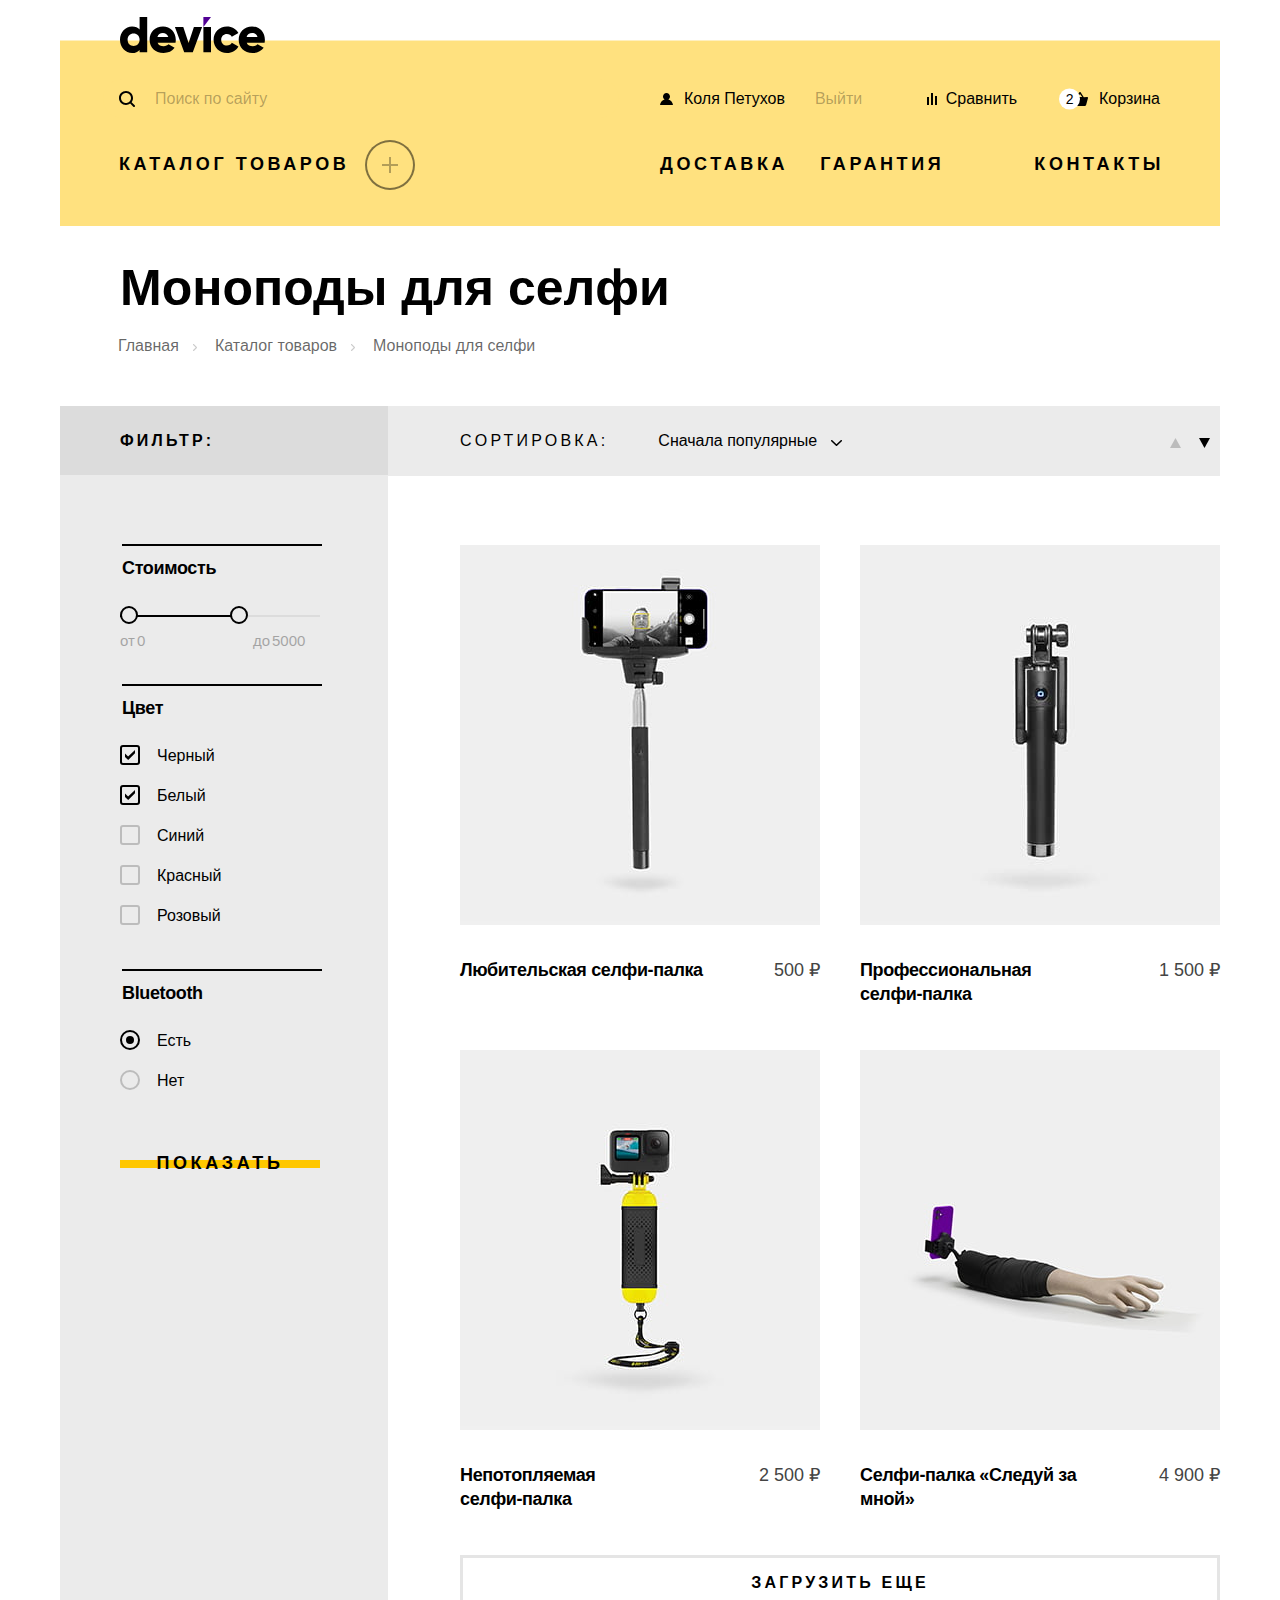
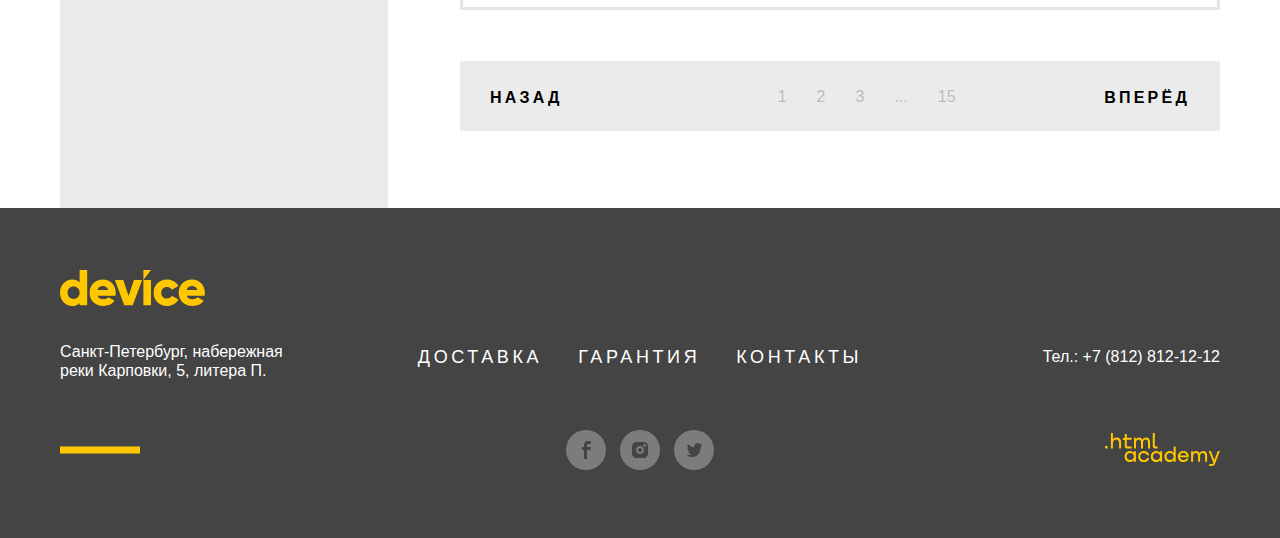
==== commit 9edf1ac2: "fixed" ====
--- a/catalog.html
+++ b/catalog.html
@@ -10,7 +10,7 @@
 
     <!-- Хедер -->
 
-    <header class="page-header">
+    <header class="page-header header-inner">
       <a class="header-logo" href="index.html">
         <img src="img/logo.svg" width="145" height="36" alt="Логотип интернет-магазина Девайс">
       </a>
@@ -27,11 +27,11 @@
             </a>
           </li>
           <li class="user-nav-item">
-            <a class="user-nav-link" href="#">
+            <a class="user-nav-link link-out" href="#">
               Выйти
             </a>
           </li>
-          <li class="user-nav-item">
+          <li class="user-nav-item item-compare">
             <a class="user-nav-link link-compare" href="#">
               Сравнить
             </a>
@@ -47,6 +47,20 @@
         <ul class="nav-list">
           <li class="nav-item">
             <a class="nav-link nav-link-catalog" href="#">Каталог товаров</a>
+            <div class="subcatalog-wrap">
+              <ul class="subcatalog">
+                <li class="subcatalog-item"><a class="subcatalog-link" href="#">Виртуальная реальность</a></li>
+                <li class="subcatalog-item"><a class="subcatalog-link" href="#">Моноподы для cелфи</a></li>
+                <li class="subcatalog-item"><a class="subcatalog-link" href="#">Экшн-камеры</a></li>
+              </ul>
+              <ul class="subcatalog">
+                <li class="subcatalog-item"><a class="subcatalog-link" href="#">Фитнес-браслеты</a></li>
+                <li class="subcatalog-item"><a class="subcatalog-link" href="#">Умные часы</a></li>
+              </ul>
+              <ul class="subcatalog">
+                <li class="subcatalog-item"><a class="subcatalog-link" href="#">Квадрокоптеры</a></li>
+              </ul>
+            </div>
           </li>
           <li class="nav-item">
             <a class="nav-link" href="#">Доставка</a>
@@ -91,7 +105,7 @@
           <h3 class="filter-title">фильтр:</h3>
 
           <fieldset class="catalog-filter-group">
-            <legend class="catalog-filter-title">Стоимость</legend>
+            <legend class="catalog-filter-title filter-title-price">Стоимость</legend>
 
             <div class="range">
               <div class="range-scale">
@@ -117,7 +131,7 @@
             </div>
           </fieldset>
 
-          <fieldset class="catalog-filter-group">
+          <fieldset class="catalog-filter-group filter-color">
             <legend class="catalog-filter-title">Цвет</legend>
             <ul class="catalog-filter-list">
               <li class="catalog-filter-item">
@@ -158,7 +172,7 @@
             </ul>
           </fieldset>
 
-          <fieldset class="catalog-filter-group">
+          <fieldset class="catalog-filter-group filter-bluetooth">
             <legend class="catalog-filter-title">Bluetooth</legend>
             <ul class="catalog-filter-list">
               <li class="catalog-filter-item">
@@ -197,11 +211,11 @@
               </div>
             </form>
 
-            <a href="#" class="sorting-btn" type="button">
+            <a href="#" class="sorting-btn">
               <span class="visually-hidden">По возрастанию</span>
               <svg width="11" height="10" aria-hidden="true" focusable="false" fill="none" xmlns="http://www.w3.org/2000/svg"><path d="M5.5 0 11 10H0" /></svg>
             </a>
-            <a href="#" class="sorting-btn sort-down sorting-btn-current" type="button">
+            <a href="#" class="sorting-btn sort-down sorting-btn-current">
               <span class="visually-hidden">По убыванию</span>
               <svg width="11" height="10" aria-hidden="true" focusable="false" fill="none" xmlns="http://www.w3.org/2000/svg"><path d="M5.5 0 11 10H0" /></svg>
             </a>
@@ -212,49 +226,42 @@
                 <li class="product-card">
                   <a class="product-card-link" href="product.html">
                     <img class="product-card-image" src="img/product-1.jpg" width="360" height="380" alt="">
-                    <div class="show-btn">
-                      <button class="button product-card-btn">Подробнее</button>
+                    <button class="button product-card-btn" type="button">Подробнее</button>
+                    <div class="product-card-description">
+                      <h4 class="product-card-title">Любительская селфи-палка</h4>
+                      <span class="product-card-price">500 ₽</span>
                     </div>
                   </a>
-                  <div class="product-card-description">
-                    <a class="product-card-title-link" href="">
-                      <h4 class="product-card-title">Любительская селфи-палка</h4>
-                    </a>
-                    <span class="product-card-title-price">500 ₽</span>
-                  </div>
                 </li>
                 <li class="product-card">
                   <a class="product-card-link" href="#">
                     <img class="product-card-image" src="img/product-2.jpg" width="360" height="380" alt="">
+                    <button class="button product-card-btn" type="button">Подробнее</button>
+                    <div class="product-card-description">
+                      <h4 class="product-card-title">Профессиональная<br> селфи-палка </h4>
+                      <span class="product-card-price">1 500 ₽</span>
+                    </div>
                   </a>
-                  <div class="product-card-description">
-                    <a class="product-card-title-link" href="">
-                      <h4 class="product-card-title">Профессиональная<br> селфи-палка </h4>
-                    </a>
-                    <span class="product-card-title-price">1 500 ₽</span>
-                  </div>
                 </li>
                 <li class="product-card">
                   <a class="product-card-link" href="#">
                     <img class="product-card-image" src="img/product-3.jpg" width="360" height="380" alt="">
+                    <button class="button product-card-btn" type="button">Подробнее</button>
+                    <div class="product-card-description">
+                      <h4 class="product-card-title">Непотопляемая<br> селфи-палка</h4>
+                      <span class="product-card-price">2 500 ₽</span>
+                    </div>
                   </a>
-                  <div class="product-card-description">
-                    <a class="product-card-title-link" href="">
-                      <h4 class="product-card-title">Непотопляемая<br> селфи-палка</h4>
-                    </a>
-                    <span class="product-card-title-price">2 500 ₽</span>
-                  </div>
                 </li>
                 <li class="product-card product-card-new">
                   <a class="product-card-link" href="#">
                     <img class="product-card-image" src="img/product-4.jpg" width="360" height="380" alt="">
+                    <button class="button product-card-btn" type="button">Подробнее</button>
+                    <div class="product-card-description">
+                      <h4 class="product-card-title">Селфи-палка «Следуй за мной»</h4>
+                      <span class="product-card-price">4 900 ₽</span>
+                    </div>
                   </a>
-                  <div class="product-card-description">
-                    <a class="product-card-title-link" href="">
-                      <h4 class="product-card-title">Селфи-палка «Следуй за мной»</h4>
-                    </a>
-                    <span class="product-card-title-price">4 900 ₽</span>
-                  </div>
                 </li>
             </ul>
 
@@ -266,7 +273,7 @@
 
           <ul class="pagination">
             <li class="pagination-item">
-              <a class="pagination-link pagination-control pagination-prev " href="#">назад</a>
+              <a class="pagination-link pagination-control" href="#">назад</a>
             </li>
             <li class="pagination-item">
               <a class="pagination-link pagination-page pagination-current">1</a>
@@ -278,43 +285,13 @@
               <a class="pagination-link pagination-page" href="#">3</a>
             </li>
             <li class="pagination-item">
-              <a class="pagination-link" href="#">4</a>
-            </li>
-            <li class="pagination-item">
-              <a class="pagination-link" href="#">5</a>
-            </li>
-            <li class="pagination-item">
-              <a class="pagination-link" href="#">6</a>
-            </li>
-            <li class="pagination-item">
-              <a class="pagination-link" href="#">7</a>
-            </li>
-            <li class="pagination-item">
-              <a class="pagination-link" href="#">8</a>
-            </li>
-            <li class="pagination-item">
-              <a class="pagination-link" href="#">9</a>
-            </li>
-            <li class="pagination-item">
-              <a class="pagination-link" href="#">10</a>
-            </li>
-            <li class="pagination-item">
-              <a class="pagination-link" href="#">11</a>
-            </li>
-            <li class="pagination-item">
-              <a class="pagination-link" href="#">12</a>
-            </li>
-            <li class="pagination-item">
-              <a class="pagination-link" href="#">13</a>
-            </li>
-            <li class="pagination-item">
-              <a class="pagination-link" href="#">14</a>
-            </li>
-            <li class="pagination-item">
-              <a class="pagination-link" href="#">15</a>
-            </li>
-            <li class="pagination-item">
-              <a class="pagination-link pagination-control pagination-next" href="#">вперёд</a>
+              <a class="pagination-link pagination-page" href="#">...</a>
+            </li>
+            <li class="pagination-item">
+              <a class="pagination-link pagination-page" href="#">15</a>
+            </li>
+            <li class="pagination-item">
+              <a class="pagination-link pagination-control" href="#">вперёд</a>
             </li>
           </ul>
         </div>
--- a/styles/styles.css
+++ b/styles/styles.css
@@ -2,7 +2,7 @@
   font-family: "Rubik";
   font-style: normal;
   font-weight: 400;
-  src: url("/fonts/rubik/rubik-400.woff2") format("woff2");
+  src: url("../fonts/rubik/rubik-400.woff2") format("woff2");
   font-display: swap;
 }
 
@@ -10,7 +10,7 @@
   font-family: "Rubik";
   font-style: normal;
   font-weight: 700;
-  src: url("/fonts/rubik/rubik-700.woff2") format("woff2");
+  src: url("../fonts/rubik/rubik-700.woff2") format("woff2");
   font-display: swap;
 }
 
@@ -18,7 +18,7 @@
   font-family: "Rubik";
   font-style: normal;
   font-weight: 800;
-  src: url("/fonts/rubik/rubik-800.woff2") format("woff2");
+  src: url("../fonts/rubik/rubik-800.woff2") format("woff2");
   font-display: swap;
 }
 
@@ -26,7 +26,7 @@
   font-family: "Raleway";
   font-style: normal;
   font-weight: 800;
-  src: url("/fonts/raleway/raleway-800.woff2") format("woff2");
+  src: url("../fonts/raleway/raleway-800.woff2") format("woff2");
   font-display: swap;
 }
 
@@ -41,6 +41,7 @@
 body{
   display: flex;
   flex-direction: column;
+  min-width: 1200px;
   min-height: 100%;
   margin: 0;
   font-family: "Rubik", "Arial", sans-serif;
@@ -65,6 +66,7 @@
 /* Хедер */
 
 .page-header {
+  position: relative;
   width: 1160px;
   margin: 0 auto;
   margin-top: 17px;
@@ -89,7 +91,7 @@
 .user-nav-list {
   position: relative;
   display: flex;
-  justify-content: flex-start;
+  justify-content: flex-end;
   flex-wrap: wrap;
   align-items: center;
   margin: 0;
@@ -100,36 +102,75 @@
 
 .user-nav-item {
   position: relative;
-  margin-right: 15px;
   padding: 0;
 }
 
 .user-nav-item:first-child {
-  margin-right: 24px;
-}
-
-.user-nav-item:nth-child(2) {
-  margin-right: auto;
+  margin-right: 20px;
 }
 
 .user-nav-item:last-child {
-  margin-right: 0;
+  margin-left: 12px;
+}
+.item-compare {
+  margin-left: auto;
 }
 
 .nav-form {
   position: relative;
+}
+
+.nav-form-btn {
+  position: absolute;
+  top: 0px;
+  right: 0px;
+  display: none;
+  padding: 8px 55px 8px 53px;
+  font-family: "Rubik", Arial, sans-serif;
+  font-weight: 400;
+  font-size: 16px;
+  line-height: 19px;
+  color: #000000;
+  background-color: transparent;
+  border: 2px solid #000000;
+  border-radius: 0px 20px 20px 0px;
+  outline: none;
+}
+
+.nav-form-btn:hover {
+  color: #ffffff;
+  background-color: #000000;
+}
+
+.nav-form-btn:focus {
+  border: 2px solid #af4fff;
+}
+
+.nav-form-btn:active {
+  color: rgba(255, 255, 255, 0.3);
+  background-color: #000000;
+  border: 2px solid #000000;
 }
 
 .nav-search {
   width: 516px;
-  padding: 10px 10px 10px 52px;
+  padding: 10px 170px 10px 52px;
   font-family: "Rubik", Arial, sans-serif;
   font-size: 16px;
   line-height: 19px;
-  color: rgba(0, 0, 0, 0.3);
   background-color: #ffe17f;
   border: none;
   border-radius: 20px;
+}
+
+.nav-search::-webkit-input-placeholder {
+  color: rgba(0, 0, 0, 0.3);
+}
+.nav-search::-moz-placeholder {
+  color: rgba(0, 0, 0, 0.3);
+}
+.nav-search:-ms-input-placeholder {
+  color: rgba(0, 0, 0, 0.3);
 }
 
 .nav-form::before {
@@ -143,8 +184,16 @@
   background: url("../img/search.svg");
 }
 
-.nav-search:hover {
-  opacity: 0.6;
+.nav-search:hover::-webkit-input-placeholder {
+  color: rgba(0, 0, 0, 0.6);
+}
+
+.nav-search:hover::-moz-placeholder {
+  color: rgba(0, 0, 0, 0.6);
+}
+
+.nav-search:hover:-ms-input-placeholder{
+  color: rgba(0, 0, 0, 0.6);
 }
 
 .nav-search:focus {
@@ -152,9 +201,19 @@
   box-shadow: inset 0 0 0 2px #af4fff;
 }
 
+.nav-search:active {
+  box-shadow: inset 0 0 0 2px #000000;
+}
+
+.nav-search:active + .nav-form-btn {
+  display: block;
+}
+
+
 .user-nav-link {
   position: relative;
   padding: 10px 25px 10px 45px;
+  max-width: 250px;
   display: block;
   font-weight: 400;
   font-size: 16px;
@@ -164,6 +223,11 @@
   border-radius: 20px;
 }
 
+.link-out {
+  padding: 10px 5px;
+  color: rgba(0, 0, 0, 0.3);
+}
+
 .user-nav-link::before {
   content: "";
   position: absolute;
@@ -177,6 +241,10 @@
   height: 12px;
 
   background: url("../img/user.svg");
+}
+
+.link-compare {
+  padding-left: 40px;
 }
 
 .link-compare::before {
@@ -233,6 +301,7 @@
 
 .nav-list {
   display: flex;
+  justify-content: flex-end;
   flex-wrap: wrap;
   margin: 0;
   padding: 0;
@@ -251,15 +320,17 @@
 }
 
 .nav-item:last-child {
-  margin-left: 52px;
+  margin-left: 58px;
+  margin-right: 5px;
   text-align: right;
 }
 
 .nav-link {
   position: relative;
   display: block;
-  padding: 14px 18px 15px;
+  padding: 14px 16px 15px;
   min-width: 140px;
+  max-width: 300px;
   font-family: "Raleway", sans-serif;
   font-weight: 800;
   font-size: 18px;
@@ -291,7 +362,7 @@
   box-sizing: border-box;
   border: 2px solid rgba(0, 0, 0, 0.5);
   border-radius: 50%;
-  background-image: url(../img/plus.svg);
+  background-image: url("../img/plus.svg");
   background-repeat: no-repeat;
   background-position: center;
 }
@@ -311,8 +382,8 @@
   background-image: none;
 }
 
-.nav-link-catalog:hover .subcatalog {
-  display: block;
+.nav-link-catalog:hover + .subcatalog-wrap {
+  display: flex;
 }
 
 .nav-link:focus {
@@ -326,16 +397,32 @@
 
 /* Subcatalog */
 
+.subcatalog-wrap {
+  display: none;
+  padding-bottom: 32px;
+  position: absolute;
+  width: 100%;
+  min-height: 150px;
+  margin: 0;
+  margin-left: -43px;
+  padding: 0;
+  padding-top: 30px;
+  padding-left: 45px;
+  padding-bottom: 45px;
+  background-color: #ffe17f;
+  z-index: 1;
+}
+
 .subcatalog {
-  display: none;
-  margin: 0;
-  margin-top: 30px;
-  padding: 0;
+  margin: 0;
+  margin-right: 15px;
+  padding: 0;
+  min-width: 190px;
   list-style-type: none;
 }
 
 .subcatalog-item {
-  margin-bottom: 8px;
+  margin-bottom: 6px;
 }
 
 .subcatalog-link {
@@ -348,10 +435,9 @@
   border-radius: 20px;
 }
 
-.nav-item:focus-within .subcatalog {
-  display: block;
-}
-
+.nav-item:focus-within .subcatalog-wrap{
+  display: flex;
+}
 
 .subcatalog-link:hover {
   opacity: 0.6;
@@ -363,6 +449,7 @@
 }
 
 .subcatalog-link:active {
+  box-shadow: none;
   opacity: 0.3;
 }
 
@@ -385,6 +472,7 @@
 /* Button */
 
 .button {
+  padding: 10px 0;
   font-family: "Raleway", sans-serif;
   font-weight: 800;
   font-size: 18px;
@@ -487,6 +575,7 @@
   display: flex;
   align-items: center;
   margin-right: 50px;
+  max-width: 270px;
   height: 135px;
   top: 30px;
   right: 0;
@@ -499,13 +588,13 @@
 
 .slider-title {
   margin: 0;
-  margin-bottom: 26px;
+  margin-bottom: 27px;
   padding-top: 123px;
 }
 
 .slider-text {
   margin: 0;
-  margin-bottom: 37px;
+  margin-bottom: 36px;
 }
 
 .slider-description-btn {
@@ -518,7 +607,6 @@
 .btn-slider {
   display: block;
   width: 220px;
-  height: 50px;
   padding-top: 14px;
   padding-bottom: 16px;
   text-align: center;
@@ -563,6 +651,7 @@
   justify-content: center;
   margin: 0;
   margin-right: 60px;
+  margin-top: 5px;
   padding: 0;
   list-style-type: none;
 }
@@ -601,25 +690,27 @@
 
 .table-value {
   padding-bottom: 10px;
-  width: 160px;
+  min-width: 160px;
   font-size: 36px;
   color: #000000;
 }
 
 .table-description {
-  width: 160px;
+  min-width: 160px;
   font-size: 16px;
 }
 
 /* Каталог */
 
 .category {
-  margin-bottom: 66px;
+  margin-bottom: 68px;
 }
 
 .category-list {
   display: flex;
-  justify-content: space-between;
+  flex-wrap: wrap;
+  justify-content: flex-start;
+  gap: 40px;
   margin: 0;
   padding: 0;
   list-style-type: none;
@@ -627,31 +718,72 @@
 
 .category-item {
   width: 160px;
+  min-height: 253px;
 }
 
 .category-link {
+  position: relative;
   text-decoration: none;
 }
 
-.category-item:hover .category-wrapper {
-  background: #FFC700
+.category-link::before {
+  content: "";
+  position: absolute;
+  top: 0;
+  left: 0;
+  width: 160px;
+  height: 160px;
+  background-color: #ffe17f;
+  background-repeat: no-repeat;
+  background-position: center;
+}
+
+.category-virtual::before {
+  background-image: url(../img/category/virtual-reality.svg);
+}
+
+.category-monopod::before {
+  background-image: url(../img/category/monopod.svg);
+  background-position: bottom center;
+}
+
+.category-camera::before {
+  background-image: url(../img/category/action-camera.svg);
+}
+
+.category-fitness::before {
+  background-image: url(../img/category/fitness-bracelet.svg);
+}
+
+.category-watch::before {
+  background-image: url(../img/category/watch.svg);
+}
+
+.category-kvadrokopter::before {
+  background-image: url(../img/category/kvadrokopter.svg);
+}
+
+
+.category-link:hover::before {
+  background-color: #FFC700;
 }
 
 a:focus {
   outline: none;
 }
 
-.category-link:focus .category-wrapper {
-  border: 5px solid #AF4FFF;
+.category-link:focus::before {
+  box-shadow: inset 0 0 0 5px #AF4FFF;
 }
 
 .category-link:focus .category-title {
   color: #AF4FFF;
 }
 
-.category-link:active .category-wrapper {
+.category-link:active::before {
   background-color: #ffc700;
-  border: none;
+  box-shadow: none;
+  fill-opacity: 0.3;
 }
 
 .category-link:active .category-title {
@@ -659,25 +791,11 @@
   opacity: 0.3;
 }
 
-.category-link:active .category-img {
-  opacity: 0.3;
-}
-
-.category-wrapper {
-  display: flex;
-  justify-content: center;
-  align-items: center;
+.category-title {
+  position: relative;
+  top: 193px;
+  margin: 0;
   margin-bottom: 33px;
-  width: 160px;
-  height: 160px;
-  background-color: #ffe17f;
-}
-
-.category-wrapper-end {
-  align-items: flex-end;
-}
-
-.category-title {
   font-family: "Raleway", sans-serif;
   font-size: 18px;
   line-height: 24px;
@@ -712,20 +830,20 @@
 .service-item {
   position: relative;
   z-index: 0;
-  margin-bottom: 25px;
+  margin-bottom: 23px;
 }
 
 .btn-service {
+  position: relative;
   width: 160px;
-  height: 40px;
-  border: none;
   background-color: transparent;
 }
 
 .btn-service::before {
   content: "";
   position: absolute;
-  transform: translateY(80%);
+  top: 50%;
+  transform: translateY(-50%);
   left: 0;
   width: 160px;
   height: 8px;
@@ -734,8 +852,6 @@
 }
 
 .btn-service:hover {
-  width: 160px;
-  height: 40px;
   background-color: #FFC700;
 }
 
@@ -746,7 +862,6 @@
 .btn-service:active {
   padding-right: 120px;
   width: 280px;
-  height: 40px;
   color: #ffe17f;
   background-color: #000000;
 }
@@ -777,16 +892,33 @@
   line-height: 30px;
 }
 
-.service-title::before {
-  content: "";
-  position: absolute;
+.service-content-item::before {
+  content: "";
+  position: absolute;
+}
+
+.servis-contet-delivery::before {
   top: 15px;
   right: -240px;
-
   width: 136px;
   height: 164px;
-
-  background: url("/img/tab-delivery.svg") no-repeat;
+  background: url("../img/tab-delivery.svg") no-repeat;
+}
+
+.servis-contet-warranty::before {
+  top: -10px;
+  right: -215px;
+  width: 171px;
+  height: 195px;
+  background: url("../img/tab-warranty.svg") no-repeat;
+}
+
+.servis-contet-credit::before {
+  top: -8px;
+  right: -190px;
+  width: 156px;
+  height: 188px;
+  background: url("../img/tab-credit.svg") no-repeat;
 }
 
 /* Модальное окно */
@@ -799,8 +931,7 @@
   position: relative;
   width: 1160px;
   height: 100px;
-  padding: 0;
-
+  padding: 0 125px;
   font-family: "Raleway", sans-serif;
   font-weight: 800;
   font-size: 20px;
@@ -962,22 +1093,17 @@
   border-radius: 50%;
 }
 
-.btn-about-wrapper {
-  position: relative;
-}
-
-.btn-about,
-.btn-feedback {
+
+
+.btn-about {
+  position: relative;
   display: block;
   width: 260px;
-  height: 50px;
   padding-top: 14px;
   padding-bottom: 16px;
-  text-align: center;
-}
-
-.btn-about::before,
-.btn-feedback::before {
+}
+
+.btn-about::before {
   content: "";
   position: absolute;
   width: 260px;
@@ -989,21 +1115,18 @@
   z-index: -1;
 }
 
-.btn-about:hover,
-.btn-feedback:hover {
+.btn-about:hover {
   background: #FFE17F;
 }
 
-.btn-about:focus::before,
-.btn-feedback:focus::before {
+.btn-about:focus::before {
   background: #AF4FFF;
   outline: none;
 }
 
-.btn-about:active,
-.btn-feedback:active {
+.btn-about:active {
   background: #FFE17F;
-  opacity: 0.3;
+  color: rgba(0, 0, 0, 0.3);
 }
 
 .contacts {
@@ -1039,10 +1162,6 @@
   list-style-type: none;
 }
 
-.btn-feedback-wrapper {
-  position: relative;
-}
-
 /* Рассылка  */
 
 .newsletter {
@@ -1069,8 +1188,7 @@
 .field {
   width: calc(50% + 20px);
   float: left;
-  height: 55px;
-  padding-right: 40px;
+  padding: 13px 40px 9px 0;
   font-family: "Rubik", Arial, sans-serif;
   font-weight: 400;
   font-size: 18px;
@@ -1082,6 +1200,18 @@
   border-bottom: 3px solid rgba(0, 0, 0, 0.1);
 }
 
+.field::-webkit-input-placeholder { /* Chrome/Opera/Safari */
+  color: rgba(68, 68, 68, 0.5);
+}
+
+.field::-moz-placeholder { /* Firefox 19+ */
+  color: rgba(68, 68, 68, 0.5);
+}
+
+.field:-ms-input-placeholder { /* IE 10+ */
+  color: rgba(68, 68, 68, 0.5);
+}
+
 .field:hover{
   border-bottom: 3px solid rgba(0, 0, 0, 0.2);
 }
@@ -1097,7 +1227,7 @@
 
 .newsletter-button {
   width: 260px;
-  height: 55px;
+  min-height: 55px;
   text-align: center;
   border: 3px solid rgba(0, 0, 0, 0.1);
 }
@@ -1115,7 +1245,7 @@
 .newsletter-button:active {
   color: rgba(255, 255, 255, 0.3);
   background-color: #000000;
-  border: none;
+  border: 3px solid #000000;
 
 }
 
@@ -1132,7 +1262,7 @@
   left: 0;
   width: 14px;
   height: 14px;
-  background-image: url(/img/tick-big.svg);
+  background-image: url("../img/tick-big.svg");
 }
 
 /* Футер */
@@ -1150,7 +1280,7 @@
 
 .footer-logo {
   display: inline-block;
-  margin-bottom: 25px;
+  margin-bottom: 27px;
 }
 
 .footer-logo-img {
@@ -1370,29 +1500,35 @@
 
 /* Страница каталога */
 
+.header-inner {
+  padding-bottom: 36px;
+}
+
 /* Хедер каталога */
 
 .inner-header {
   width: 1160px;
   margin: 0 auto;
-  padding: 37px 60px 40px 60px;
+  padding: 37px 60px 45px 60px;
 }
 
 .inner-header .title {
-  margin-bottom: 20px;
+  margin-bottom: 18px;
 }
 
 .breadcrumbs {
   display: flex;
   justify-content: flex-start;
-  margin: 0;
+  flex-wrap: wrap;
+  margin: 0;
+  margin-left: -15px;
   padding: 0;
   list-style-type: none;
 }
 
 .breadcrumbs-item {
   position: relative;
-  margin-right: 9px;
+  margin-right: 11px;
 }
 
 .breadcrumbs-item::after {
@@ -1402,7 +1538,7 @@
   right: -6px;
   width: 4px;
   height: 7px;
-  background-image: url(/img/nav-arrow.svg);
+  background-image: url("../img/nav-arrow.svg");
   opacity: 0.2;
 }
 
@@ -1470,10 +1606,14 @@
 
 .catalog-filter-title {
   position: relative;
-  margin-bottom: 37px;
+  margin-bottom: 22px;
   font-weight: 700;
   line-height: 20px;
   letter-spacing: -0.02em;
+}
+
+.filter-title-price {
+  margin-bottom: 37px;
 }
 
 .catalog-filter-title::before {
@@ -1486,6 +1626,10 @@
 }
 
 /* Ползунок */
+
+.range {
+  max-width: 220px;
+}
 
 .range-scale {
   position: relative;
@@ -1563,6 +1707,14 @@
   border: none;
 }
 
+.catalog-filter-group:last-child {
+  mb38px
+}
+
+.filter-color {
+  margin-bottom: 53px;
+}
+
 .catalog-filter-list {
   margin: 0;
   padding: 0;
@@ -1613,8 +1765,12 @@
   left: 3px;
   width: 10px;
   height: 10px;
-  background-image: url(../img/tick.svg);
-  content: "";
+  background-image: url("../img/tick.svg");
+  content: "";
+}
+
+.control-input[type="checkbox"]:checked:focus + .control-mark::before {
+  background-image: url("../img/tick-checked.svg");
 }
 
 .control:hover .control-input[type="checkbox"]:checked + .control-mark,
@@ -1674,11 +1830,10 @@
 
 .button-filter {
   position: relative;
-  display: block;
+
   width: 200px;
-  height: 40px;
   background-color: transparent;
-  text-align: center;
+
   z-index: 1;
 }
 
@@ -1818,31 +1973,34 @@
   width: 60px;
   height: 60px;
   background-image: url("../img/new.svg");
-
-}
-
-.product-card-description {
-  display: flex;
-  align-items: flex-start;
-  justify-content: space-between;
+  z-index: 1;
 }
 
 .product-card-link {
   position: relative;
   display: block;
-  margin-bottom: 32px;
   text-decoration: none;
 }
 
-.show-btn {
+.product-card-link::before {
+  content: "";
+  position: absolute;
   display: none;
+  top: 0;
+  left: 0;
+  width: 100%;
+  height: 380px;
+  background-color: rgba(240, 240, 240, 0.8);
+}
+
+.product-card-btn-wrap {
+
 }
 
 .product-card-btn {
   position: relative;
-  display: block;
-  width: 180px;
-  height: 40px;
+  display: none;
+  padding: 10px 15px;
   background-color: transparent;
   text-align: center;
 }
@@ -1850,67 +2008,71 @@
 .product-card-btn::before {
   content: "";
   position: absolute;
-  width: 180px;
+  width: 100%;
   height: 8px;
   top: 50%;
-  left: 0;
-  transform: translateY(-50%);
+  left: 50%;
+  transform: translate(-50%, -50%);
   background: #ffc700;
   z-index: -1;
 }
 
-.product-card-link:hover {
-  background-color: aqua;
-  z-index: 5;
-}
-
-.product-card-link:hover .show-btn {
-  position: absolute;
-  display: flex;
+.product-card-description {
+  display: flex;
+  justify-content: space-between;
+  align-items: baseline;
+}
+
+.product-card-link:hover::before {
+  display: block;
+}
+
+.product-card-link:hover .product-card-btn {
+  position: absolute;
+  display: block;
   top: 170px;
   left: 50%;
   transform: translateX(-50%);
 }
 
-.show-btn:hover {
+.product-card-btn:hover {
   background-color: #ffc700;
 }
 
-.show-btn:active {
+.product-card-btn:active {
   color: rgba(0, 0, 0, 0.3);
   background-color: #ffc700;
 }
 
-.product-card-link:focus {
+.product-card-link:focus .product-card-image {
   box-shadow:  0 0 0 5px #af4fff;
 }
 
-.product-card-link:focus + .product-card-description {
+.product-card-link:focus .product-card-description .product-card-title,
+.product-card-link:focus .product-card-description .product-card-price{
   color: #af4fff;
 }
 
 .product-card-image {
   display: block;
+  margin-bottom: 33px;
   width: 360px;
   height: 380px;
   background-color: #e5e5e5;
 }
 
-.product-card-title-link {
-  width: 280px;
-  color: inherit;
-  text-decoration: none;
-}
-
 .product-card-title {
   margin: 0;
+  width: 75%;
   font-weight: 700;
   line-height: 24px;
   letter-spacing: -0.02em;
-}
-
-.product-card-title-price {
+  color: #000;
+}
+
+.product-card-price {
   line-height: 21px;
+  text-align: right;
   color: #444444;
 }
 
@@ -1955,6 +2117,13 @@
   background-color: #ebebeb;
   list-style-type: none;
 }
+.pagination-item:first-child {
+  margin-right: 170px;
+}
+
+.pagination-item:last-child {
+  margin-left: auto;
+}
 
 .pagination-link {
   display: block;
@@ -2220,7 +2389,7 @@
 
 .modal-title {
   margin: 0;
-  margin-bottom: 65px;
+  margin-bottom: 67px;
   font-family: "Raleway", sans-serif;
   font-weight: 800;
   font-size: 50px;
@@ -2231,8 +2400,8 @@
 .modal-close-button {
   position: absolute;
   padding: 12px;
-  top: 65px;
-  right: 60px;
+  top: 66px;
+  right: 58px;
   width: 50px;
   height: 50px;
   background-color: #ffffff;
@@ -2261,7 +2430,7 @@
 
 
 .form-label {
-  margin-bottom: 15px;
+  margin-bottom: 14px;
   padding: 0;
   font-weight: 700;
   font-size: 18px;
@@ -2276,12 +2445,35 @@
   font-family: "Rubik", Arial, sans-serif;
   font-size: 16px;
   line-height: 20px;
-  color: rgba(0, 0, 0, 0.6);
   background-color: #f0f0f0;
   border: none;
   outline: none;
 }
 
+.modal-field-user {
+  background-image: url("../img/modal-user.svg");
+  background-repeat: no-repeat;
+  background-position: 326px 24px;
+}
+
+.modal-field-mail {
+  background-image: url("../img/modal-mail.svg");
+  background-repeat: no-repeat;
+  background-position: 326px 24px;
+}
+
+.modal-field::-webkit-input-placeholder { /* Chrome/Opera/Safari */
+  color: rgba(0, 0, 0, 0.6);
+}
+
+.modal-field::-moz-placeholder { /* Firefox 19+ */
+  color: rgba(0, 0, 0, 0.6);
+}
+
+.modal-field:-ms-input-placeholder { /* IE 10+ */
+  color: rgba(0, 0, 0, 0.6);
+}
+
 .modal-field:hover {
   background-color: #ebebeb;
 }
@@ -2291,21 +2483,33 @@
 }
 
 .modal-field:focus:active {
-  color: #000000;
   background-color: transparent;
   box-shadow: none;
   box-shadow: inset 0 0 0 3px #000000;
 }
 
 .modal-field:active {
-  color: #000000;
   background-color: transparent;
   box-shadow: none;
   box-shadow: inset 0 0 0 3px #000000;
 }
 
+.modal-field:active::-webkit-input-placeholder { /* Chrome/Opera/Safari */
+  color: rgba(0, 0, 0, 0.6);
+}
+
+.modal-field:active::-moz-placeholder { /* Firefox 19+ */
+  color: rgba(0, 0, 0, 0.6);
+}
+
+
+.modal-field:active:-ms-input-placeholder { /* IE 10+ */
+  color: rgba(0, 0, 0, 0.6);
+}
+
+
 input[type="email"].modal-field::-webkit-input-placeholder {
-  color: #000;
+  color: #000000;
 }
 
 .field-text {
@@ -2346,6 +2550,11 @@
   grid-row: 2/3;
 }
 
+.delivery-form-number {
+  grid-column: 4/5;
+  grid-row: 2/3;
+}
+
 .form-label-icon {
   position: relative;
   padding-right: 16px;
@@ -2362,14 +2571,148 @@
   border: none;
 }
 
+.modal-info:hover .info-text{
+  display: block;
+}
+
+.modal-info:focus {
+  outline: none;
+}
+
+.info-text {
+  position: absolute;
+  display: none;
+  top: 35px;
+  left: -140px;
+  padding: 19px;
+  width: 200px;
+  font-family: "Rubik", Arial, sans-serif;
+  font-weight: 400;
+  font-size: 16px;
+  line-height: 20px;
+  text-align: left;
+  color: #ffffff;
+  background-color: #000000;
+  z-index: 1;
+}
+
+.info-text::before {
+  position: absolute;
+  content: "";
+  top: -6px;
+  right: 40px;
+  width: 14px;
+  height: 16px;
+  background-image: url("../img/triangle.svg");
+  background-repeat: no-repeat;
+}
+
+.delivery-number-wrap {
+  position: relative;
+  /* display: flex; */
+}
+
+.delivery-number-wrap .modal-field {
+  position: static;
+  width: 160px;
+  padding: 20px 50px;
+  text-align: center;
+}
+
+.delivery-number-wrap .modal-field::-webkit-input-placeholder { /* Chrome/Opera/Safari */
+  color: #000000;
+}
+
+.delivery-number-wrap .modal-field::-moz-placeholder { /* Firefox 19+ */
+  color: #000000;
+}
+
+.delivery-number-wrap .modal-field:-ms-input-placeholder { /* IE 10+ */
+  color: #000000;
+}
+
+.delivery-number-btn  {
+  position: absolute;
+  padding: 0;
+  width: 32px;
+  height: 32px;
+  border-radius: 50%;
+  border: none;
+  outline: none;
+  background-color: transparent;
+}
+
+.number-btn-minus {
+  top: 15px;
+  left: 10px;
+}
+
+.number-btn-minus::before {
+  content: "";
+  position: absolute;
+  top: 50%;
+  left: 50%;
+  transform: translate(-50%, -50%);
+  width: 16px;
+  height: 2px;
+  background-color: rgba(0, 0, 0, 0.6);
+}
+
+.number-btn-plus {
+  top: 15px;
+  right: 10px;
+}
+
+.number-btn-plus::before {
+  content: "";
+  position: absolute;
+  top: 50%;
+  left: 50%;
+  transform: translate(-50%, -50%);
+  width: 16px;
+  height: 2px;
+  background-color: rgba(0, 0, 0, 0.6);
+}
+
+.number-btn-plus::after {
+  content: "";
+  position: absolute;
+  top: 50%;
+  left: 50%;
+  transform: translate(-50%, -50%);
+  width: 2px;
+  height: 16px;
+  background-color: rgba(0, 0, 0, 0.6);
+}
+
+.number-btn-minus:hover:before,
+.number-btn-plus:hover:before,
+.number-btn-plus:hover:after {
+  background-color: #000000;
+}
+
+.delivery-number-btn:focus {
+  border: 2px solid #af4fff;
+}
+
+.number-btn-minus:active:before,
+.number-btn-plus:active:before,
+.number-btn-plus:active:after {
+  background-color: rgba(0, 0, 0, 0.1);
+}
+
+.delivery-number-btn:focus:active {
+  border: 2px solid transparent;
+}
+
 .modal-btn {
   grid-column: 1/-1;
   justify-self: start;
   position: relative;
   margin-top: 35px;
+  margin-bottom: 5px;
   display: block;
   width: 200px;
-  height: 40px;
   background-color: transparent;
   text-align: center;
   z-index: 1;
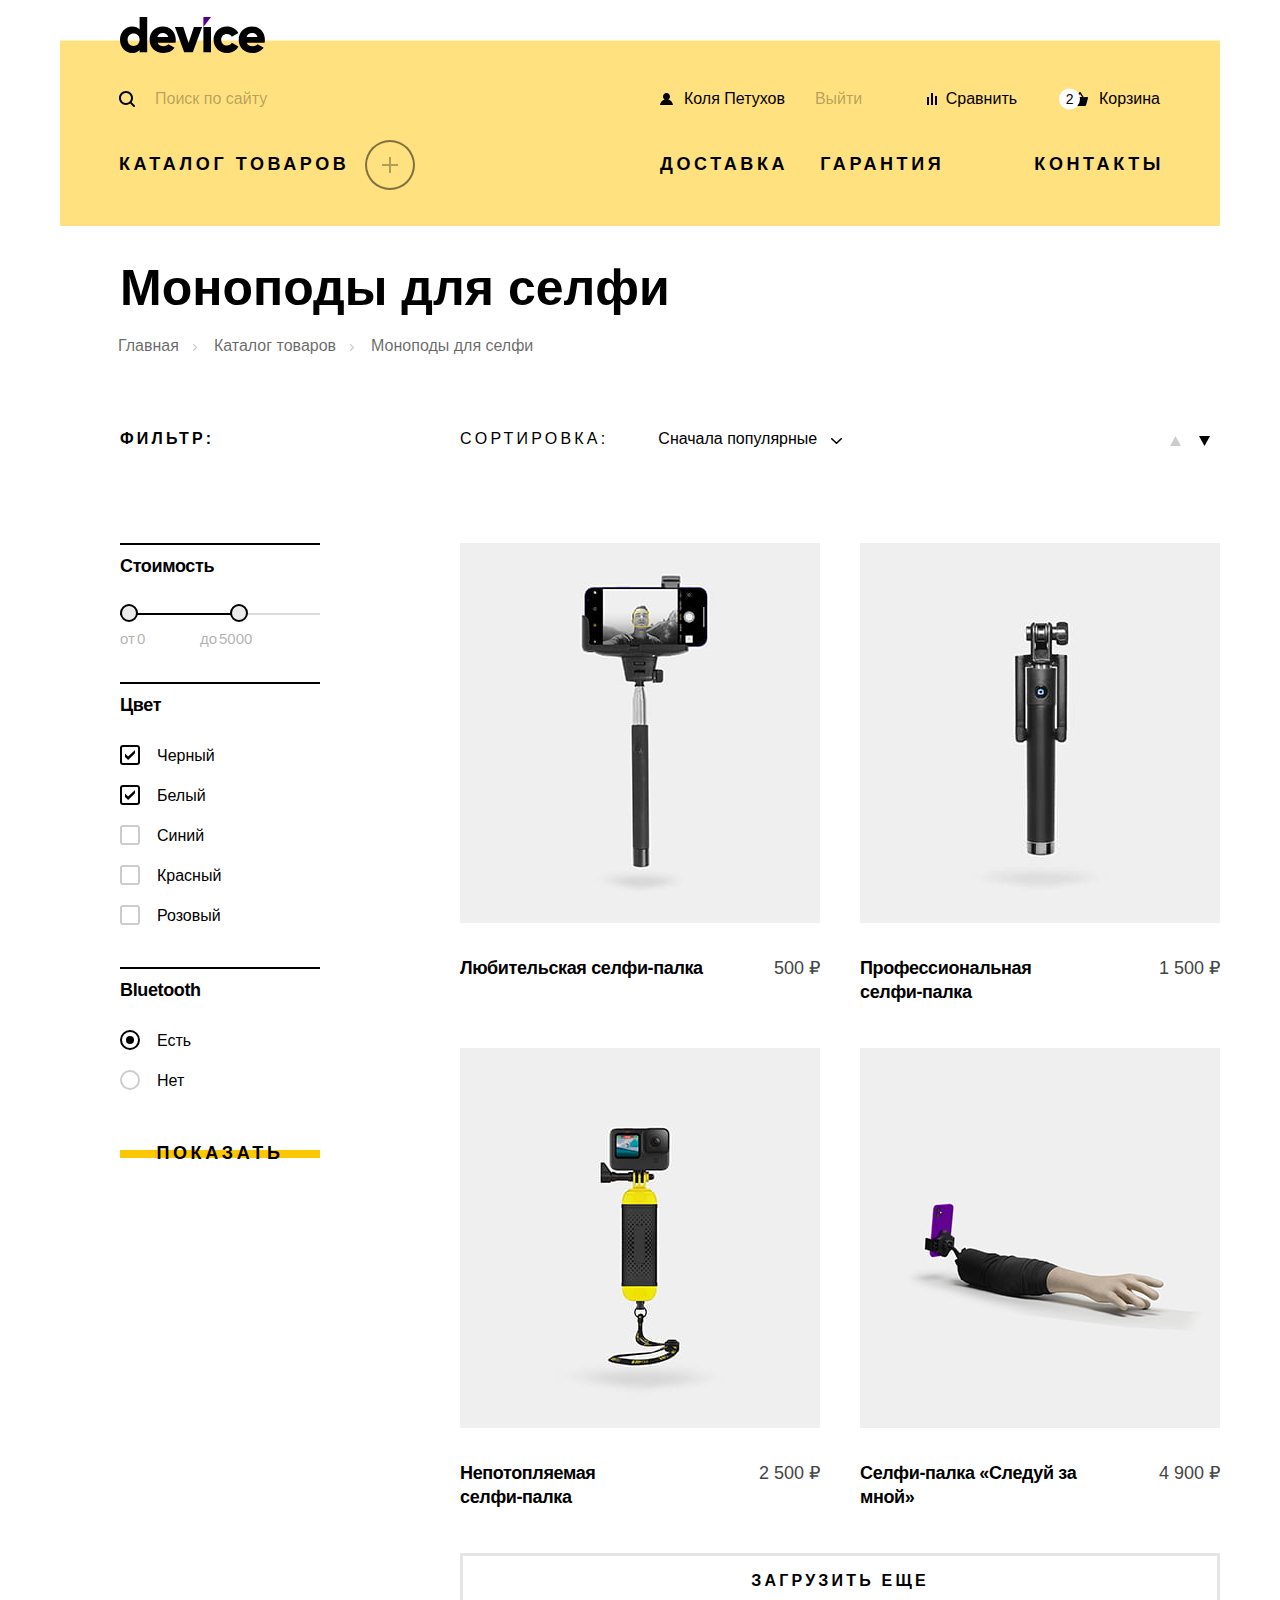
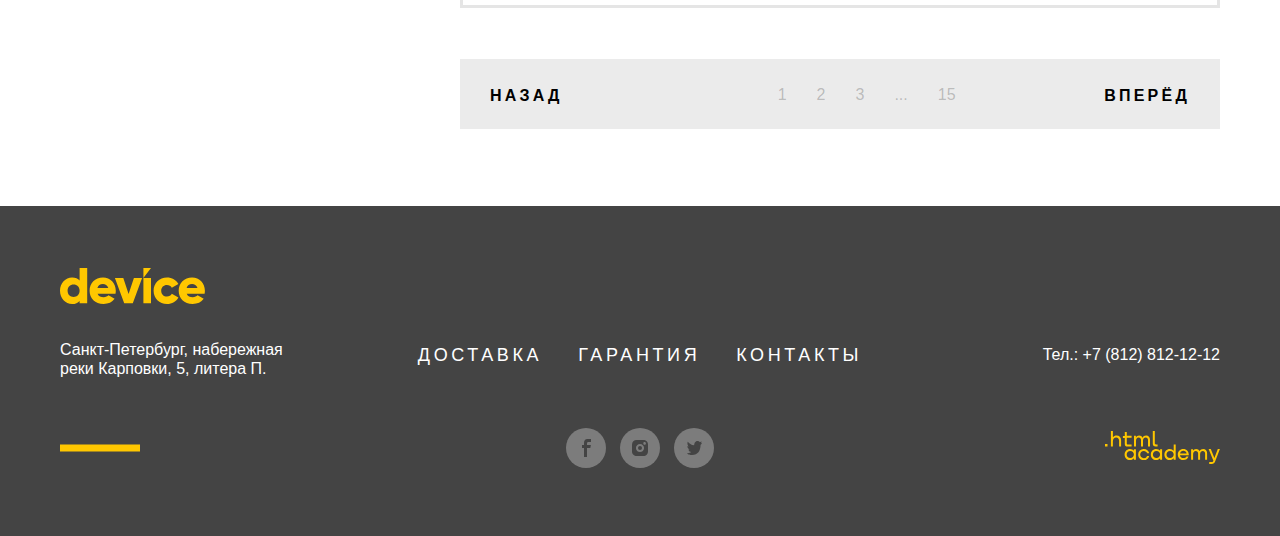
==== commit 29d509e0: "fixed" ====
--- a/catalog.html
+++ b/catalog.html
@@ -19,6 +19,7 @@
           <li class="user-nav-item">
             <form class="nav-form" action="https://echo.htmlacademy.ru/" method="get">
               <input class="nav-search" type="text" placeholder="Поиск по сайту">
+              <button class="nav-form-btn" type="button">Найти</button>
             </form>
           </li>
           <li class="user-nav-item">
@@ -98,102 +99,105 @@
       <!-- Каталог товаров -->
 
       <section class="catalog-products">
-
+        <div class="catalog-products-wrap">
          <!-- Фильтры -->
 
         <form class="catalog-filter" action="https://echo.htmlacademy.ru/" method="get">
-          <h3 class="filter-title">фильтр:</h3>
-
-          <fieldset class="catalog-filter-group">
-            <legend class="catalog-filter-title filter-title-price">Стоимость</legend>
-
-            <div class="range">
-              <div class="range-scale">
-                <div class="range-bar" style="left: 0px; width: 119px">
-                  <button class="range-toggle toggle-min" type="button">
-                    <span class="visually-hidden">Изменить минимальную цену</span>
-                  </button>
-                  <button class="range-toggle toggle-max" type="button">
-                    <span class="visually-hidden">Изменить максимальную цену</span>
-                  </button>
+          <div class="filter-title-wrap">
+            <h3 class="filter-title">фильтр:</h3>
+          </div>
+
+          <div class="catalog-filter-comtent">
+            <fieldset class="catalog-filter-group">
+              <legend class="catalog-filter-title">Стоимость</legend>
+
+              <div class="range">
+                <div class="range-scale">
+                  <div class="range-bar" style="left: 0px; width: 119px">
+                    <button class="range-toggle toggle-min" type="button">
+                      <span class="visually-hidden">Изменить минимальную цену</span>
+                    </button>
+                    <button class="range-toggle toggle-max" type="button">
+                      <span class="visually-hidden">Изменить максимальную цену</span>
+                    </button>
+                  </div>
+                </div>
+
+                <div class="range-wrapper-inputs">
+                  <label class="catalog-filter-label">
+                    от <input class="range-input" type="number" name="min-price" value="0">
+                  </label>
+
+                  <label class="catalog-filter-label">
+                    до <input class="range-input" type="number" name="max-price" value="5000">
+                  </label>
                 </div>
               </div>
-
-              <div class="range-wrapper-inputs">
-                <label class="catalog-filter-label">
-                  от <input class="range-input" type="number" name="min-price" value="0">
-                </label>
-
-                <label class="catalog-filter-label">
-                  до <input class="range-input" type="number" name="max-price" value="5000">
-                </label>
-              </div>
-            </div>
-          </fieldset>
-
-          <fieldset class="catalog-filter-group filter-color">
-            <legend class="catalog-filter-title">Цвет</legend>
-            <ul class="catalog-filter-list">
-              <li class="catalog-filter-item">
-                <label class="control">
-                  <input class="visually-hidden control-input" type="checkbox" name="black" checked>
-                  <span class="control-mark"></span>
-                  <span class="control-label">Черный</span>
-                </label>
-              </li>
-              <li class="catalog-filter-item">
-                <label class="control">
-                  <input class="visually-hidden control-input" type="checkbox" name="white" checked>
-                  <span class="control-mark"></span>
-                  <span class="control-label">Белый</span>
-                </label>
-              </li>
-              <li class="catalog-filter-item">
-                <label class="control">
-                  <input class="visually-hidden control-input" type="checkbox" name="blue">
-                  <span class="control-mark"></span>
-                  <span class="control-label">Синий</span>
-                </label>
-              </li>
-              <li class="catalog-filter-item">
-                <label class="control">
-                  <input class="visually-hidden control-input" type="checkbox" name="red">
-                  <span class="control-mark"></span>
-                  <span class="control-label">Красный</span>
-                </label>
-              </li>
-              <li class="catalog-filter-item">
-                <label class="control">
-                  <input class="visually-hidden control-input" type="checkbox" name="pink">
-                  <span class="control-mark"></span>
-                  <span class="control-label">Розовый</span>
-                </label>
-              </li>
-            </ul>
-          </fieldset>
-
-          <fieldset class="catalog-filter-group filter-bluetooth">
-            <legend class="catalog-filter-title">Bluetooth</legend>
-            <ul class="catalog-filter-list">
-              <li class="catalog-filter-item">
-                <label class="control">
-                  <input class="visually-hidden control-input" type="radio" name="bluetooth" value="yes" checked>
-                  <span class="control-mark"></span>
-                  <span class="control-label">Есть</span>
-                </label>
-              </li>
-              <li class="catalog-filter-item">
-                <label class="control">
-                  <input class="visually-hidden control-input" type="radio" name="bluetooth" value="no">
-                  <span class="control-mark"></span>
-                  <span class="control-label">Нет</span>
-                </label>
-              </li>
-            </ul>
-          </fieldset>
-
-          <button class="button button-filter" type="submit">Показать</button>
-
+            </fieldset>
+
+            <fieldset class="catalog-filter-group">
+              <legend class="catalog-filter-title">Цвет</legend>
+              <ul class="catalog-filter-list">
+                <li class="catalog-filter-item">
+                  <label class="control">
+                    <input class="visually-hidden control-input" type="checkbox" name="black" checked>
+                    <span class="control-mark"></span>
+                    <span class="control-label">Черный</span>
+                  </label>
+                </li>
+                <li class="catalog-filter-item">
+                  <label class="control">
+                    <input class="visually-hidden control-input" type="checkbox" name="white" checked>
+                    <span class="control-mark"></span>
+                    <span class="control-label">Белый</span>
+                  </label>
+                </li>
+                <li class="catalog-filter-item">
+                  <label class="control">
+                    <input class="visually-hidden control-input" type="checkbox" name="blue">
+                    <span class="control-mark"></span>
+                    <span class="control-label">Синий</span>
+                  </label>
+                </li>
+                <li class="catalog-filter-item">
+                  <label class="control">
+                    <input class="visually-hidden control-input" type="checkbox" name="red">
+                    <span class="control-mark"></span>
+                    <span class="control-label">Красный</span>
+                  </label>
+                </li>
+                <li class="catalog-filter-item">
+                  <label class="control">
+                    <input class="visually-hidden control-input" type="checkbox" name="pink">
+                    <span class="control-mark"></span>
+                    <span class="control-label">Розовый</span>
+                  </label>
+                </li>
+              </ul>
+            </fieldset>
+
+            <fieldset class="catalog-filter-group">
+              <legend class="catalog-filter-title">Bluetooth</legend>
+              <ul class="catalog-filter-list">
+                <li class="catalog-filter-item">
+                  <label class="control">
+                    <input class="visually-hidden control-input" type="radio" name="bluetooth" value="yes" checked>
+                    <span class="control-mark"></span>
+                    <span class="control-label">Есть</span>
+                  </label>
+                </li>
+                <li class="catalog-filter-item">
+                  <label class="control">
+                    <input class="visually-hidden control-input" type="radio" name="bluetooth" value="no">
+                    <span class="control-mark"></span>
+                    <span class="control-label">Нет</span>
+                  </label>
+                </li>
+              </ul>
+            </fieldset>
+
+            <button class="button button-filter" type="submit">Показать</button>
+          </div>
         </form>
 
         <div class="catalog-right-column">
@@ -222,52 +226,52 @@
           </div>
 
           <!-- Список товаров -->
-            <ul class="product-list">
-                <li class="product-card">
-                  <a class="product-card-link" href="product.html">
-                    <img class="product-card-image" src="img/product-1.jpg" width="360" height="380" alt="">
-                    <button class="button product-card-btn" type="button">Подробнее</button>
-                    <div class="product-card-description">
-                      <h4 class="product-card-title">Любительская селфи-палка</h4>
-                      <span class="product-card-price">500 ₽</span>
-                    </div>
-                  </a>
-                </li>
-                <li class="product-card">
-                  <a class="product-card-link" href="#">
-                    <img class="product-card-image" src="img/product-2.jpg" width="360" height="380" alt="">
-                    <button class="button product-card-btn" type="button">Подробнее</button>
-                    <div class="product-card-description">
-                      <h4 class="product-card-title">Профессиональная<br> селфи-палка </h4>
-                      <span class="product-card-price">1 500 ₽</span>
-                    </div>
-                  </a>
-                </li>
-                <li class="product-card">
-                  <a class="product-card-link" href="#">
-                    <img class="product-card-image" src="img/product-3.jpg" width="360" height="380" alt="">
-                    <button class="button product-card-btn" type="button">Подробнее</button>
-                    <div class="product-card-description">
-                      <h4 class="product-card-title">Непотопляемая<br> селфи-палка</h4>
-                      <span class="product-card-price">2 500 ₽</span>
-                    </div>
-                  </a>
-                </li>
-                <li class="product-card product-card-new">
-                  <a class="product-card-link" href="#">
-                    <img class="product-card-image" src="img/product-4.jpg" width="360" height="380" alt="">
-                    <button class="button product-card-btn" type="button">Подробнее</button>
-                    <div class="product-card-description">
-                      <h4 class="product-card-title">Селфи-палка «Следуй за мной»</h4>
-                      <span class="product-card-price">4 900 ₽</span>
-                    </div>
-                  </a>
-                </li>
-            </ul>
-
-            <button class="product-list-show-more" type="button">
-              Загрузить еще
-            </button>
+          <ul class="product-list">
+              <li class="product-card">
+                <a class="product-card-link" href="product.html">
+                  <img class="product-card-image" src="img/product-1.jpg" width="360" height="380" alt="">
+                  <button class="button product-card-btn" type="button">Подробнее</button>
+                  <div class="product-card-description">
+                    <h4 class="product-card-title">Любительская селфи-палка</h4>
+                    <span class="product-card-price">500 ₽</span>
+                  </div>
+                </a>
+              </li>
+              <li class="product-card">
+                <a class="product-card-link" href="#">
+                  <img class="product-card-image" src="img/product-2.jpg" width="360" height="380" alt="">
+                  <button class="button product-card-btn" type="button">Подробнее</button>
+                  <div class="product-card-description">
+                    <h4 class="product-card-title">Профессиональная<br> селфи-палка </h4>
+                    <span class="product-card-price">1 500 ₽</span>
+                  </div>
+                </a>
+              </li>
+              <li class="product-card">
+                <a class="product-card-link" href="#">
+                  <img class="product-card-image" src="img/product-3.jpg" width="360" height="380" alt="">
+                  <button class="button product-card-btn" type="button">Подробнее</button>
+                  <div class="product-card-description">
+                    <h4 class="product-card-title">Непотопляемая<br> селфи-палка</h4>
+                    <span class="product-card-price">2 500 ₽</span>
+                  </div>
+                </a>
+              </li>
+              <li class="product-card product-card-new">
+                <a class="product-card-link" href="#">
+                  <img class="product-card-image" src="img/product-4.jpg" width="360" height="380" alt="">
+                  <button class="button product-card-btn" type="button">Подробнее</button>
+                  <div class="product-card-description">
+                    <h4 class="product-card-title">Селфи-палка «Следуй за мной»</h4>
+                    <span class="product-card-price">4 900 ₽</span>
+                  </div>
+                </a>
+              </li>
+          </ul>
+
+          <button class="product-list-show-more" type="button">
+            Загрузить еще
+          </button>
 
           <!-- Пагинация  -->
 
@@ -295,6 +299,8 @@
             </li>
           </ul>
         </div>
+
+      </div>
 
       </section>
 
--- a/styles/styles.css
+++ b/styles/styles.css
@@ -1509,11 +1509,12 @@
 .inner-header {
   width: 1160px;
   margin: 0 auto;
-  padding: 37px 60px 45px 60px;
+  padding: 37px 0 43px 0;
 }
 
 .inner-header .title {
   margin-bottom: 18px;
+  padding-left: 60px;
 }
 
 .breadcrumbs {
@@ -1521,14 +1522,14 @@
   justify-content: flex-start;
   flex-wrap: wrap;
   margin: 0;
-  margin-left: -15px;
-  padding: 0;
+  padding: 0;
+  padding-left: 45px;
   list-style-type: none;
 }
 
 .breadcrumbs-item {
   position: relative;
-  margin-right: 11px;
+  margin-right: 10px;
 }
 
 .breadcrumbs-item::after {
@@ -1576,6 +1577,10 @@
 /* Фильтры */
 
 .catalog-products {
+}
+
+.catalog-products-wrap {
+  position: relative;
   display: flex;
   width: 1160px;
   margin: 0 auto;
@@ -1587,39 +1592,40 @@
   width: 328px;
   padding-left: 60px;
   padding-right: 68px;
-  background-color: #ebebeb;
+}
+
+.filter-title-wrap {
+  height: 70px;
+  padding-top: 25px;
+  padding-bottom: 25px;
 }
 
 .filter-title {
   margin: 0;
-  margin-bottom: 83px;
-  margin-left: -60px;
-  padding: 25px 0 25px 60px;
-  width: 328px;
   font-family: "Raleway", sans-serif;
   font-size: 16px;
   line-height: 19px;
   letter-spacing: 0.2em;
   text-transform: uppercase;
-  background-color: #dcdcdc;
 }
 
 .catalog-filter-title {
   position: relative;
-  margin-bottom: 22px;
+  padding: 12px 0;
+  margin-bottom: 13px;
   font-weight: 700;
   line-height: 20px;
   letter-spacing: -0.02em;
 }
 
-.filter-title-price {
-  margin-bottom: 37px;
+.catalog-filter-comtent {
+  padding-top: 70px;
 }
 
 .catalog-filter-title::before {
   content: "";
   position: absolute;
-  top: -14px;
+  top: -1px;
   width: 200px;
   height: 2px;
   background-color: #000000;
@@ -1629,6 +1635,7 @@
 
 .range {
   max-width: 220px;
+  padding: 12px 0;
 }
 
 .range-scale {
@@ -1676,11 +1683,15 @@
 
 .range-wrapper-inputs {
   display: flex;
-  justify-content: space-between;
+  justify-content: flex-start;
 }
 
 .catalog-filter-label {
   display: flex;
+  margin-right: 15px;
+  font-size: 15px;
+  line-height: 18px;
+  opacity: 0.3;
 }
 
 .range-input {
@@ -1702,21 +1713,14 @@
 
 .catalog-filter-group {
   margin: 0;
-  margin-bottom: 48px;
+  margin-bottom: 23px;
   padding: 0;
   border: none;
 }
 
-.catalog-filter-group:last-child {
-  mb38px
-}
-
-.filter-color {
-  margin-bottom: 53px;
-}
-
 .catalog-filter-list {
   margin: 0;
+  margin-bottom: 15px;
   padding: 0;
   list-style-type: none;
 }
@@ -1724,13 +1728,6 @@
 .catalog-filter-item:not(:last-child) {
   margin-bottom: 10px;
 }
-
-.catalog-filter-label {
-  font-size: 15px;
-  line-height: 18px;
-  opacity: 0.3;
-}
-
 
 /* Чекбоксы */
 
@@ -1872,7 +1869,7 @@
   display: flex;
   align-items: center;
   padding: 11px 0 8px 72px;
-  background-color: #ebebeb;
+  height: 70px;
 }
 
 .sorting-type {
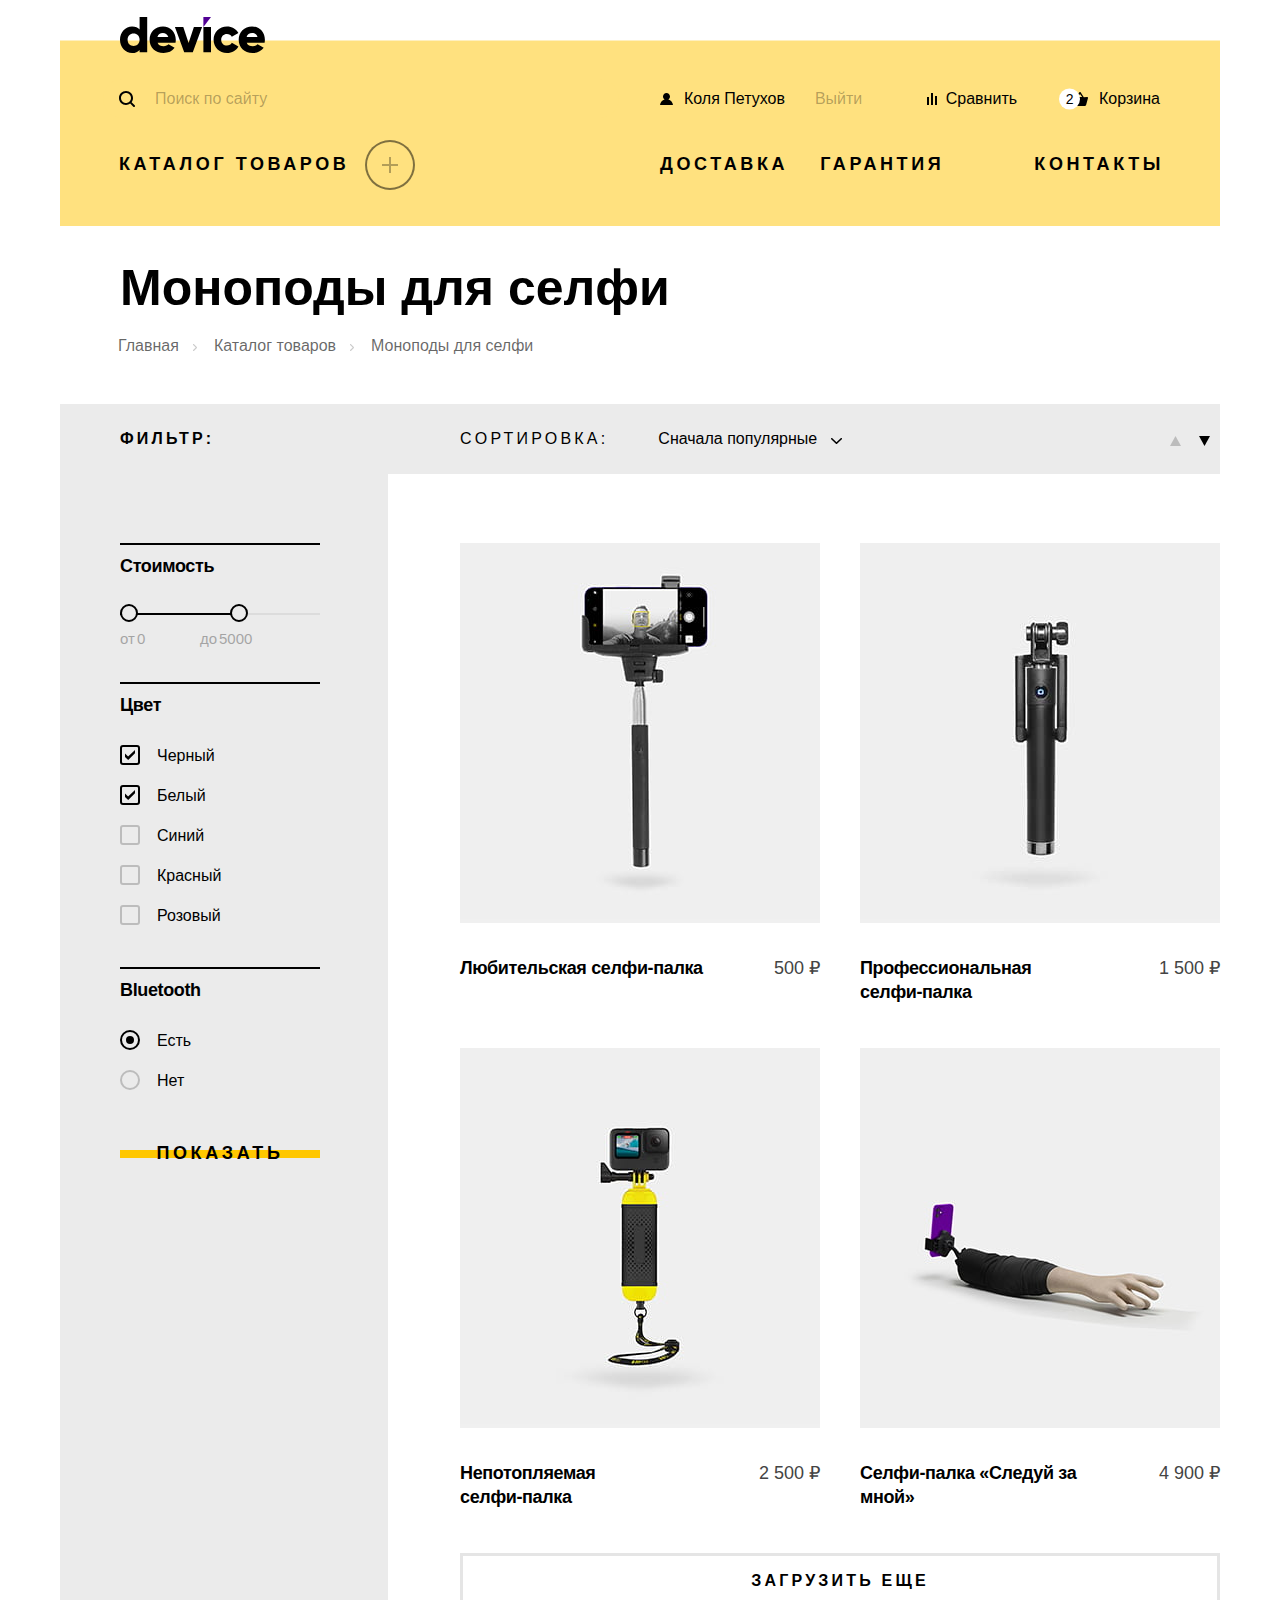
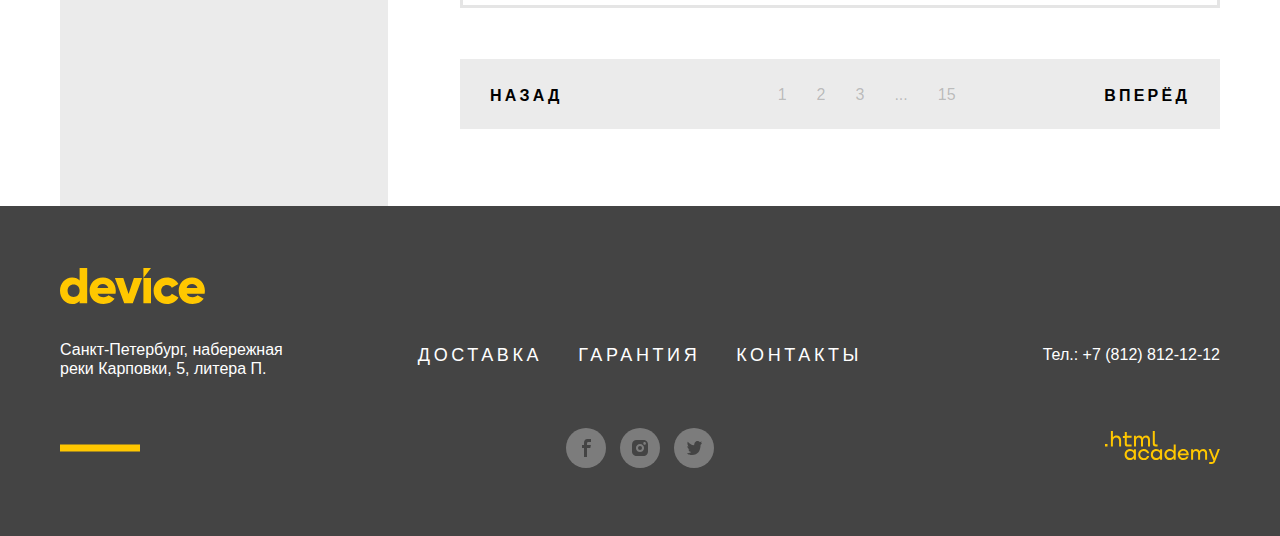
==== commit da301738: "correction" ====
--- a/catalog.html
+++ b/catalog.html
@@ -107,7 +107,7 @@
             <h3 class="filter-title">фильтр:</h3>
           </div>
 
-          <div class="catalog-filter-comtent">
+          <div class="catalog-filter-content">
             <fieldset class="catalog-filter-group">
               <legend class="catalog-filter-title">Стоимость</legend>
 
--- a/styles/styles.css
+++ b/styles/styles.css
@@ -783,7 +783,6 @@
 .category-link:active::before {
   background-color: #ffc700;
   box-shadow: none;
-  fill-opacity: 0.3;
 }
 
 .category-link:active .category-title {
@@ -1592,6 +1591,7 @@
   width: 328px;
   padding-left: 60px;
   padding-right: 68px;
+  background-color: #ebebeb;
 }
 
 .filter-title-wrap {
@@ -1618,7 +1618,7 @@
   letter-spacing: -0.02em;
 }
 
-.catalog-filter-comtent {
+.catalog-filter-content {
   padding-top: 70px;
 }
 
@@ -1870,6 +1870,7 @@
   align-items: center;
   padding: 11px 0 8px 72px;
   height: 70px;
+  background-color: #ebebeb;
 }
 
 .sorting-type {
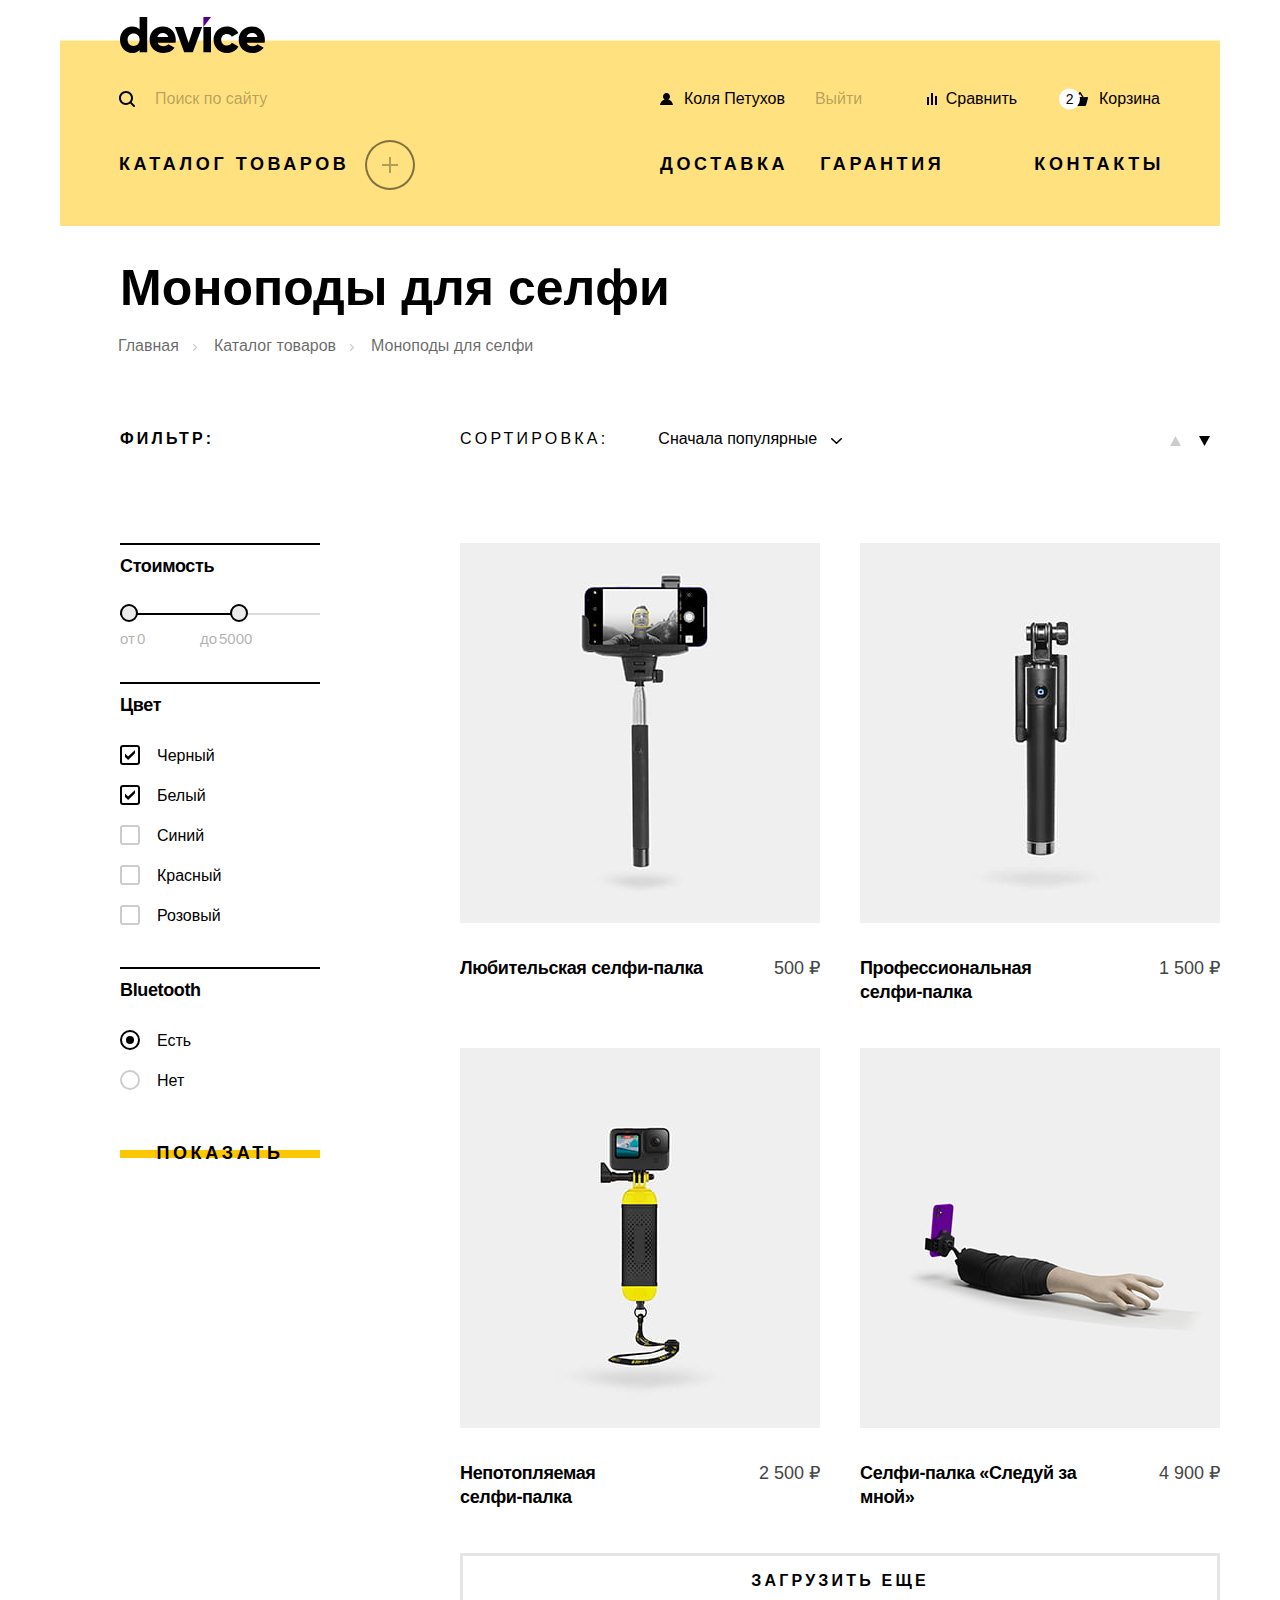
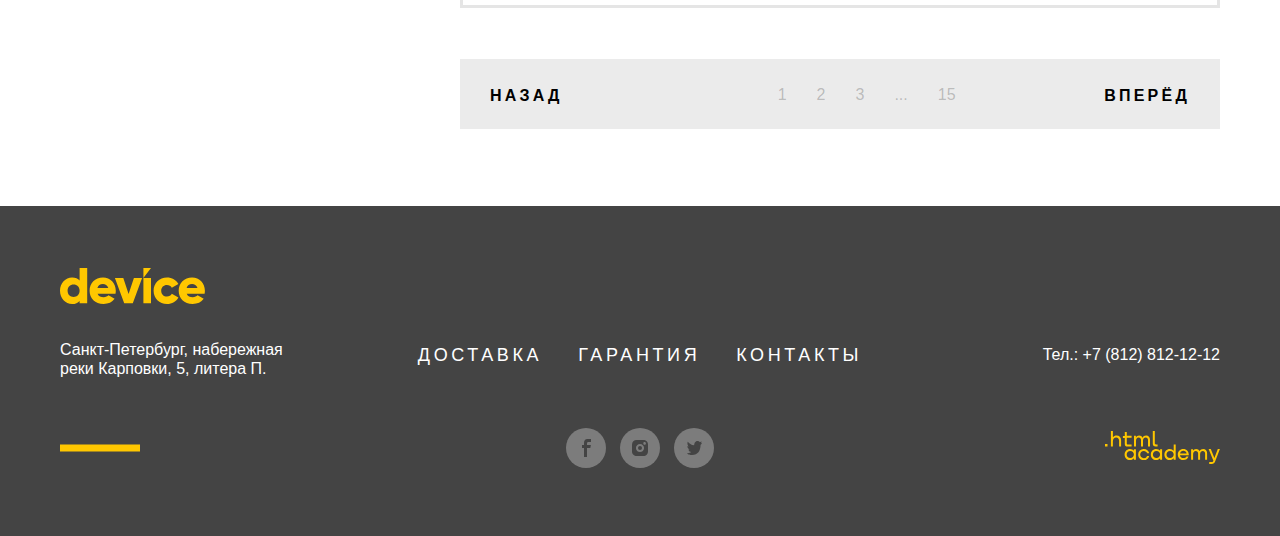
==== commit fdebf397: "Revert "correction"" ====
--- a/catalog.html
+++ b/catalog.html
@@ -107,7 +107,7 @@
             <h3 class="filter-title">фильтр:</h3>
           </div>
 
-          <div class="catalog-filter-content">
+          <div class="catalog-filter-comtent">
             <fieldset class="catalog-filter-group">
               <legend class="catalog-filter-title">Стоимость</legend>
 
--- a/styles/styles.css
+++ b/styles/styles.css
@@ -783,6 +783,7 @@
 .category-link:active::before {
   background-color: #ffc700;
   box-shadow: none;
+  fill-opacity: 0.3;
 }
 
 .category-link:active .category-title {
@@ -1591,7 +1592,6 @@
   width: 328px;
   padding-left: 60px;
   padding-right: 68px;
-  background-color: #ebebeb;
 }
 
 .filter-title-wrap {
@@ -1618,7 +1618,7 @@
   letter-spacing: -0.02em;
 }
 
-.catalog-filter-content {
+.catalog-filter-comtent {
   padding-top: 70px;
 }
 
@@ -1870,7 +1870,6 @@
   align-items: center;
   padding: 11px 0 8px 72px;
   height: 70px;
-  background-color: #ebebeb;
 }
 
 .sorting-type {
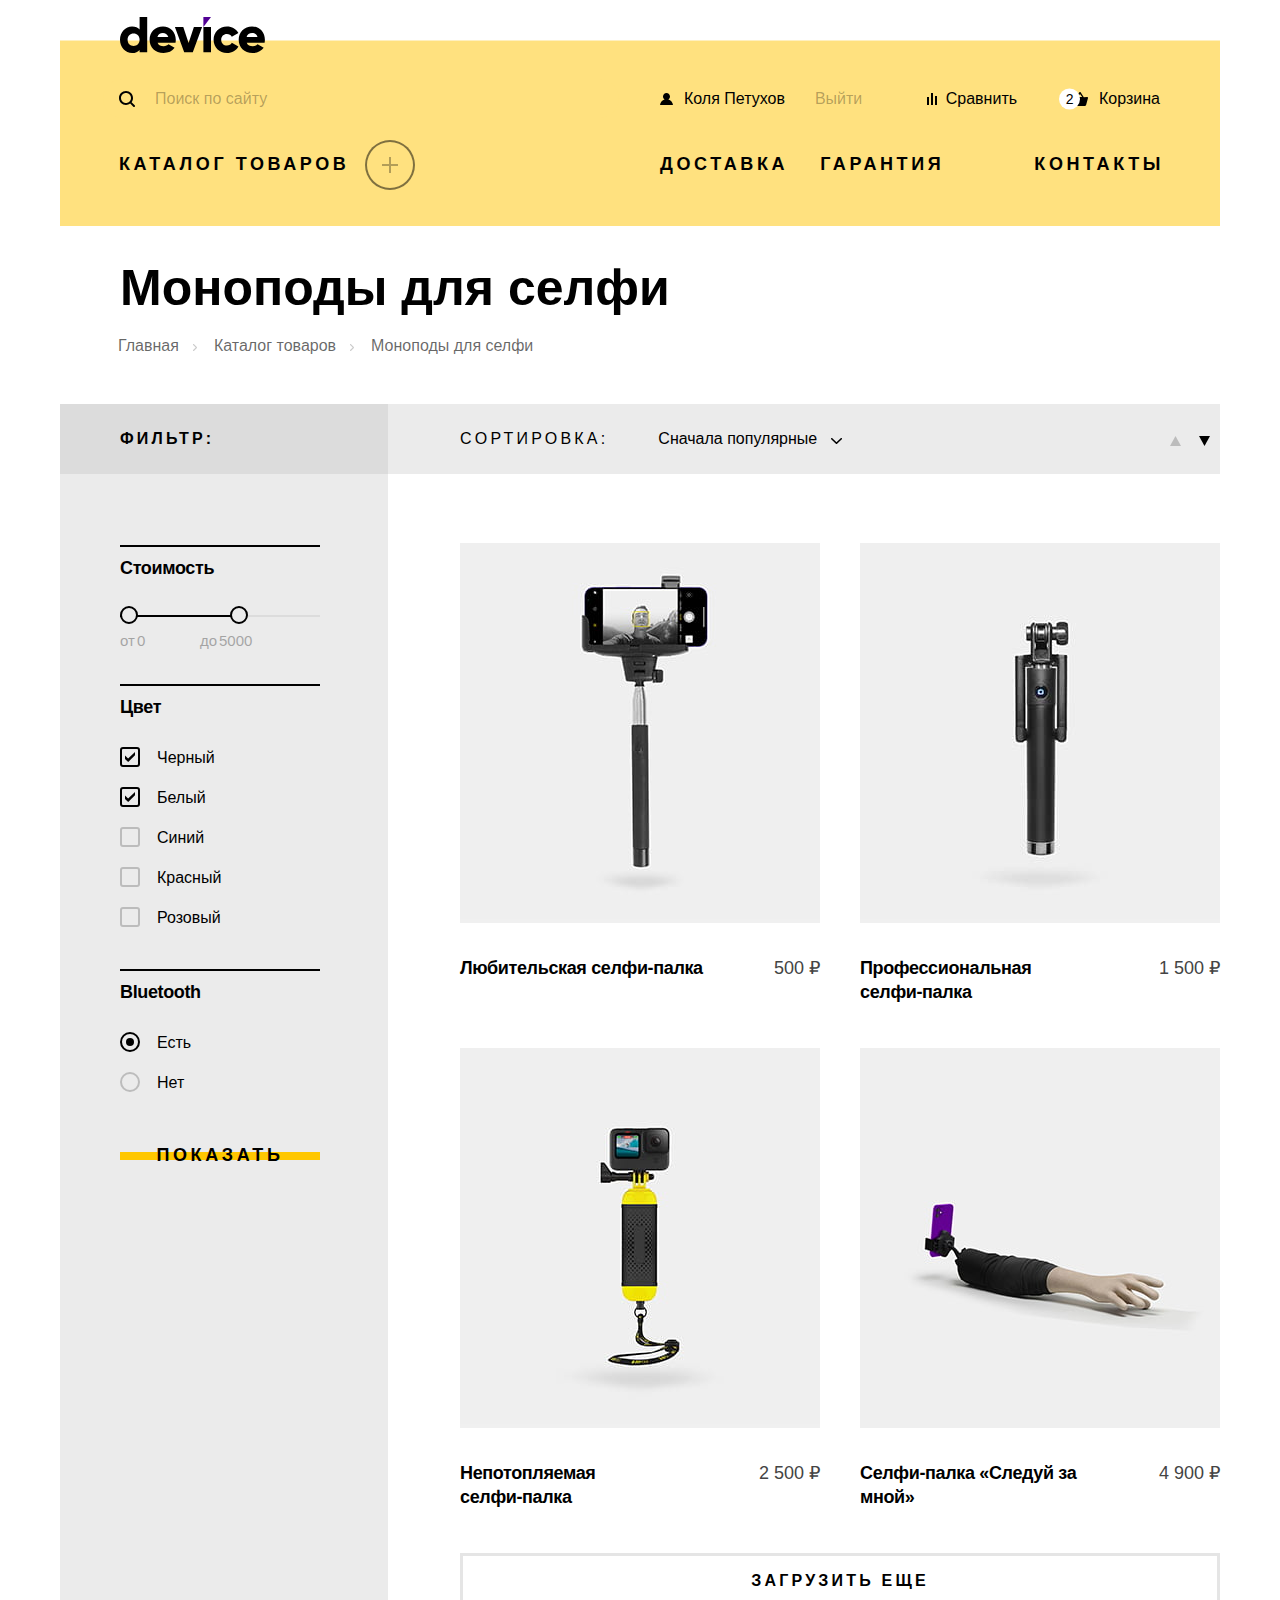
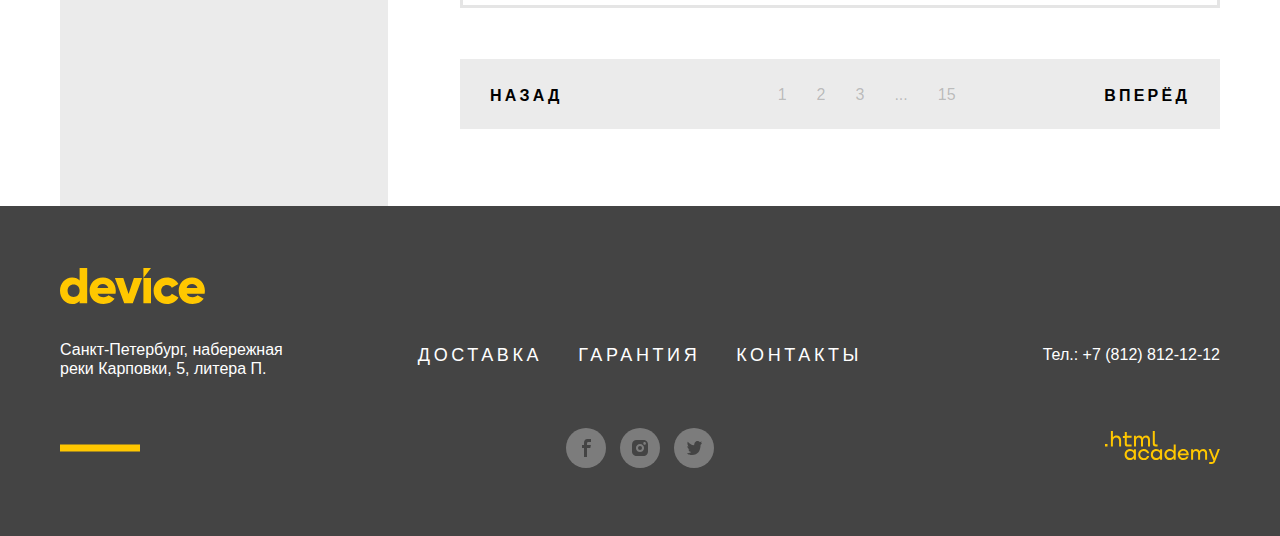
==== commit 23a4c258: "correction" ====
--- a/catalog.html
+++ b/catalog.html
@@ -107,7 +107,7 @@
             <h3 class="filter-title">фильтр:</h3>
           </div>
 
-          <div class="catalog-filter-comtent">
+          <div class="catalog-filter-content">
             <fieldset class="catalog-filter-group">
               <legend class="catalog-filter-title">Стоимость</legend>
 
--- a/styles/styles.css
+++ b/styles/styles.css
@@ -1592,6 +1592,8 @@
   width: 328px;
   padding-left: 60px;
   padding-right: 68px;
+  background-image: linear-gradient(to bottom, #dcdcdc 70px, #ebebeb 70px)
+}
 }
 
 .filter-title-wrap {
@@ -1602,6 +1604,7 @@
 
 .filter-title {
   margin: 0;
+  padding: 25px 0;
   font-family: "Raleway", sans-serif;
   font-size: 16px;
   line-height: 19px;
@@ -1618,8 +1621,8 @@
   letter-spacing: -0.02em;
 }
 
-.catalog-filter-comtent {
-  padding-top: 70px;
+.catalog-filter-content {
+  padding-top: 73px;
 }
 
 .catalog-filter-title::before {
@@ -1863,6 +1866,7 @@
 
 .catalog-right-column {
   width: 832px;
+  background-image: linear-gradient(to bottom, #ebebeb 70px, transparent 70px);
 }
 
 .sorting-container {
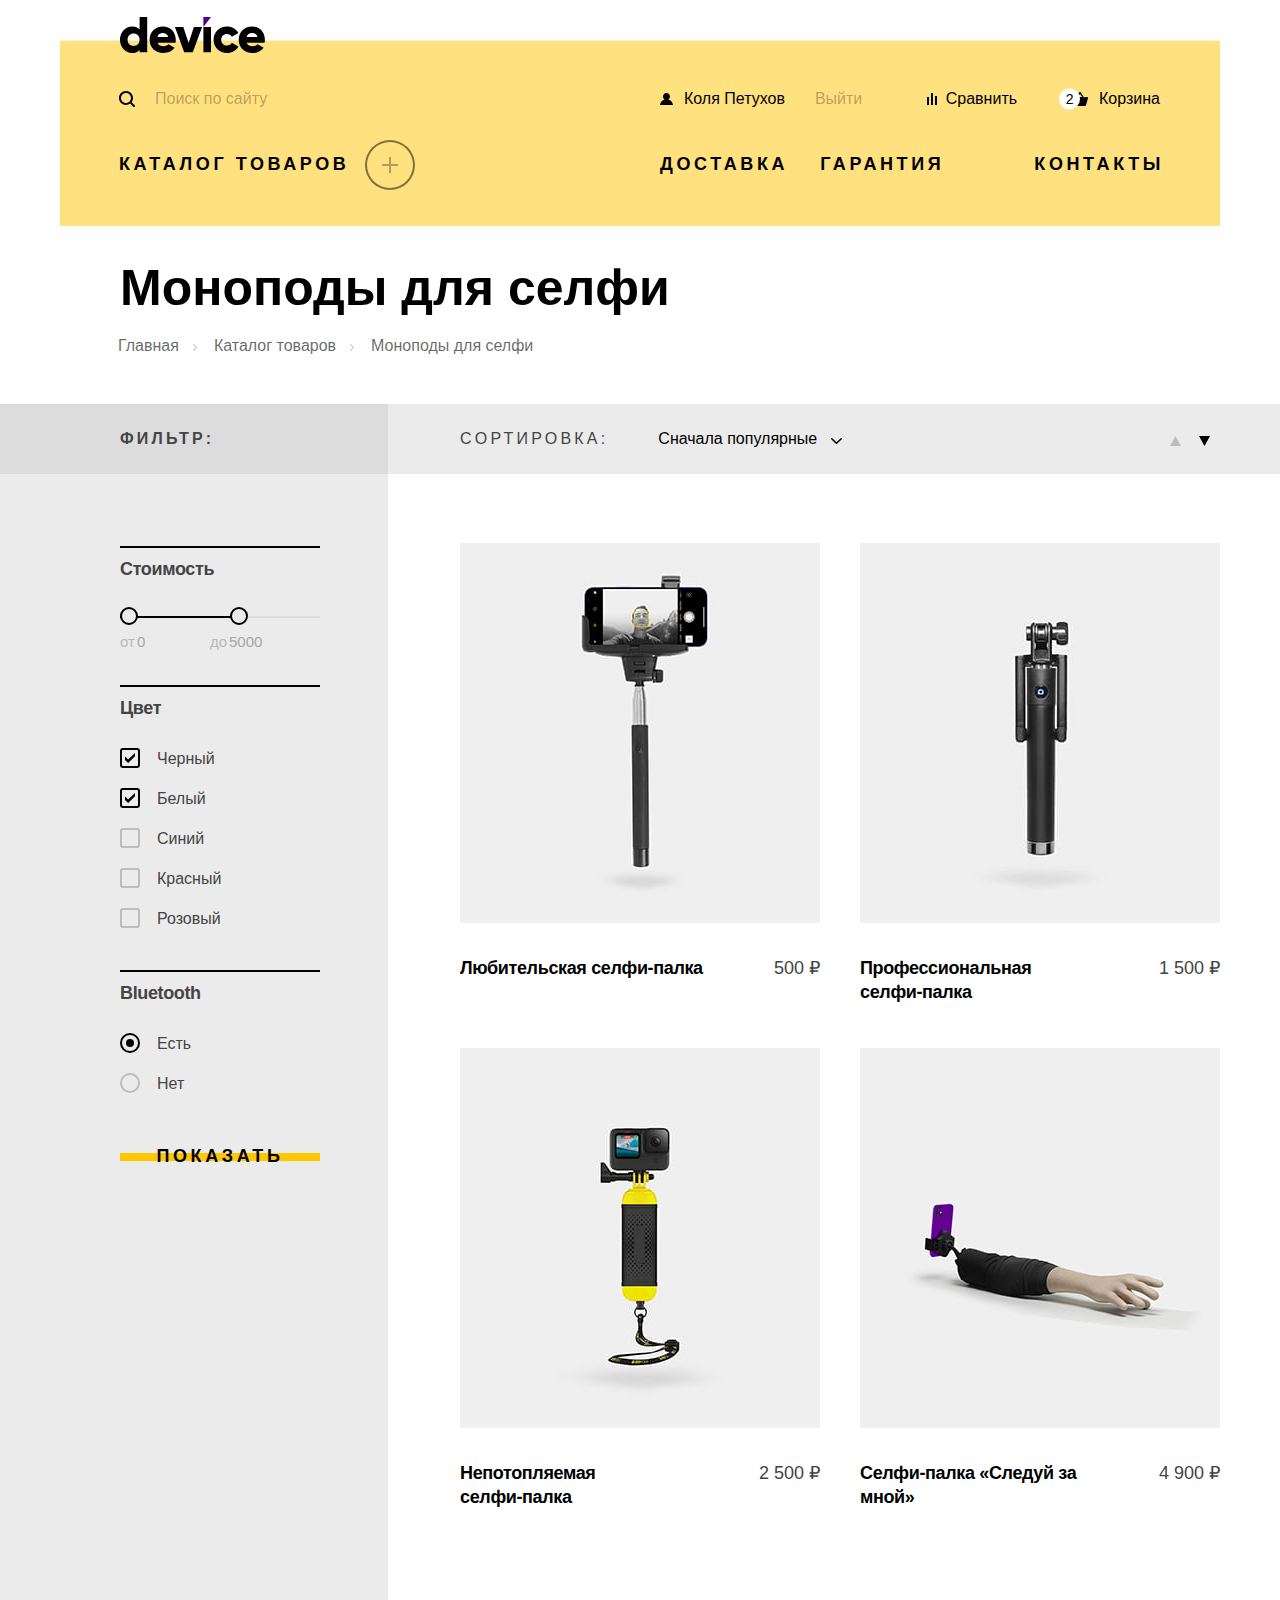
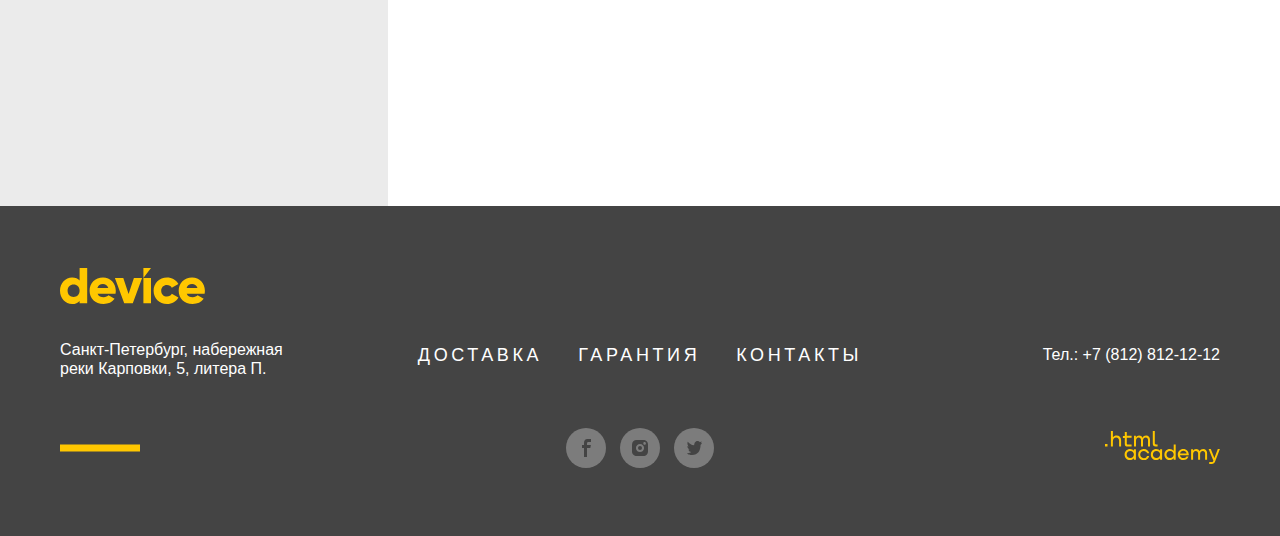
==== commit f9c2d731: "fixed" ====
--- a/catalog.html
+++ b/catalog.html
@@ -3,6 +3,7 @@
 <head>
     <meta charset="UTF-8">
     <title>Каталог интернет-магазина Девайс</title>
+    <link rel="icon" type="image/png" sizes="32x32" href="favicon.png">
     <link rel="stylesheet" href="styles/styles.css">
 </head>
 
@@ -18,7 +19,8 @@
         <ul class="user-nav-list">
           <li class="user-nav-item">
             <form class="nav-form" action="https://echo.htmlacademy.ru/" method="get">
-              <input class="nav-search" type="text" placeholder="Поиск по сайту">
+              <label class="visually-hidden" for="nav-search">Поиск по сайту</label>
+              <input class="nav-search" type="text" id="nav-search" placeholder="Поиск по сайту">
               <button class="nav-form-btn" type="button">Найти</button>
             </form>
           </li>
@@ -90,8 +92,8 @@
           <li class="breadcrumbs-item">
             <a class="breadcrumbs-link" href="#">Каталог товаров</a>
           </li>
-          <li class="breadcrumbs-item">
-            <a class="breadcrumbs-link">Моноподы для селфи</a>
+          <li class="breadcrumbs-item" >
+            <a class="breadcrumbs-link" href="#">Моноподы для селфи</a>
           </li>
         </ul>
       </header>
@@ -99,108 +101,106 @@
       <!-- Каталог товаров -->
 
       <section class="catalog-products">
-        <div class="catalog-products-wrap">
          <!-- Фильтры -->
-
-        <form class="catalog-filter" action="https://echo.htmlacademy.ru/" method="get">
           <div class="filter-title-wrap">
             <h3 class="filter-title">фильтр:</h3>
           </div>
-
-          <div class="catalog-filter-content">
-            <fieldset class="catalog-filter-group">
-              <legend class="catalog-filter-title">Стоимость</legend>
-
-              <div class="range">
-                <div class="range-scale">
-                  <div class="range-bar" style="left: 0px; width: 119px">
-                    <button class="range-toggle toggle-min" type="button">
-                      <span class="visually-hidden">Изменить минимальную цену</span>
-                    </button>
-                    <button class="range-toggle toggle-max" type="button">
-                      <span class="visually-hidden">Изменить максимальную цену</span>
-                    </button>
+          <form class="catalog-filter" action="https://echo.htmlacademy.ru/" method="get">
+
+
+            <div class="catalog-filter-content">
+              <fieldset class="catalog-filter-group">
+                <legend class="catalog-filter-title">Стоимость</legend>
+
+                <div class="range">
+                  <div class="range-scale">
+                    <div class="range-bar" style="left: 0px; width: 119px">
+                      <button class="range-toggle toggle-min" type="button">
+                        <span class="visually-hidden">Изменить минимальную цену</span>
+                      </button>
+                      <button class="range-toggle toggle-max" type="button">
+                        <span class="visually-hidden">Изменить максимальную цену</span>
+                      </button>
+                    </div>
+                  </div>
+
+                  <div class="range-wrapper-inputs">
+                    <label class="catalog-filter-label">
+                      от <input class="range-input" type="number" name="min-price" value="0">
+                    </label>
+
+                    <label class="catalog-filter-label">
+                      до <input class="range-input" type="number" name="max-price" value="5000">
+                    </label>
                   </div>
                 </div>
-
-                <div class="range-wrapper-inputs">
-                  <label class="catalog-filter-label">
-                    от <input class="range-input" type="number" name="min-price" value="0">
-                  </label>
-
-                  <label class="catalog-filter-label">
-                    до <input class="range-input" type="number" name="max-price" value="5000">
-                  </label>
-                </div>
-              </div>
-            </fieldset>
-
-            <fieldset class="catalog-filter-group">
-              <legend class="catalog-filter-title">Цвет</legend>
-              <ul class="catalog-filter-list">
-                <li class="catalog-filter-item">
-                  <label class="control">
-                    <input class="visually-hidden control-input" type="checkbox" name="black" checked>
-                    <span class="control-mark"></span>
-                    <span class="control-label">Черный</span>
-                  </label>
-                </li>
-                <li class="catalog-filter-item">
-                  <label class="control">
-                    <input class="visually-hidden control-input" type="checkbox" name="white" checked>
-                    <span class="control-mark"></span>
-                    <span class="control-label">Белый</span>
-                  </label>
-                </li>
-                <li class="catalog-filter-item">
-                  <label class="control">
-                    <input class="visually-hidden control-input" type="checkbox" name="blue">
-                    <span class="control-mark"></span>
-                    <span class="control-label">Синий</span>
-                  </label>
-                </li>
-                <li class="catalog-filter-item">
-                  <label class="control">
-                    <input class="visually-hidden control-input" type="checkbox" name="red">
-                    <span class="control-mark"></span>
-                    <span class="control-label">Красный</span>
-                  </label>
-                </li>
-                <li class="catalog-filter-item">
-                  <label class="control">
-                    <input class="visually-hidden control-input" type="checkbox" name="pink">
-                    <span class="control-mark"></span>
-                    <span class="control-label">Розовый</span>
-                  </label>
-                </li>
-              </ul>
-            </fieldset>
-
-            <fieldset class="catalog-filter-group">
-              <legend class="catalog-filter-title">Bluetooth</legend>
-              <ul class="catalog-filter-list">
-                <li class="catalog-filter-item">
-                  <label class="control">
-                    <input class="visually-hidden control-input" type="radio" name="bluetooth" value="yes" checked>
-                    <span class="control-mark"></span>
-                    <span class="control-label">Есть</span>
-                  </label>
-                </li>
-                <li class="catalog-filter-item">
-                  <label class="control">
-                    <input class="visually-hidden control-input" type="radio" name="bluetooth" value="no">
-                    <span class="control-mark"></span>
-                    <span class="control-label">Нет</span>
-                  </label>
-                </li>
-              </ul>
-            </fieldset>
-
-            <button class="button button-filter" type="submit">Показать</button>
-          </div>
-        </form>
-
-        <div class="catalog-right-column">
+              </fieldset>
+
+              <fieldset class="catalog-filter-group">
+                <legend class="catalog-filter-title">Цвет</legend>
+                <ul class="catalog-filter-list">
+                  <li class="catalog-filter-item">
+                    <label class="control">
+                      <input class="visually-hidden control-input" type="checkbox" name="black" checked>
+                      <span class="control-mark"></span>
+                      <span class="control-label">Черный</span>
+                    </label>
+                  </li>
+                  <li class="catalog-filter-item">
+                    <label class="control">
+                      <input class="visually-hidden control-input" type="checkbox" name="white" checked>
+                      <span class="control-mark"></span>
+                      <span class="control-label">Белый</span>
+                    </label>
+                  </li>
+                  <li class="catalog-filter-item">
+                    <label class="control">
+                      <input class="visually-hidden control-input" type="checkbox" name="blue">
+                      <span class="control-mark"></span>
+                      <span class="control-label">Синий</span>
+                    </label>
+                  </li>
+                  <li class="catalog-filter-item">
+                    <label class="control">
+                      <input class="visually-hidden control-input" type="checkbox" name="red">
+                      <span class="control-mark"></span>
+                      <span class="control-label">Красный</span>
+                    </label>
+                  </li>
+                  <li class="catalog-filter-item">
+                    <label class="control">
+                      <input class="visually-hidden control-input" type="checkbox" name="pink">
+                      <span class="control-mark"></span>
+                      <span class="control-label">Розовый</span>
+                    </label>
+                  </li>
+                </ul>
+              </fieldset>
+
+              <fieldset class="catalog-filter-group">
+                <legend class="catalog-filter-title">Bluetooth</legend>
+                <ul class="catalog-filter-list">
+                  <li class="catalog-filter-item">
+                    <label class="control">
+                      <input class="visually-hidden control-input" type="radio" name="bluetooth" value="yes" checked>
+                      <span class="control-mark"></span>
+                      <span class="control-label">Есть</span>
+                    </label>
+                  </li>
+                  <li class="catalog-filter-item">
+                    <label class="control">
+                      <input class="visually-hidden control-input" type="radio" name="bluetooth" value="no">
+                      <span class="control-mark"></span>
+                      <span class="control-label">Нет</span>
+                    </label>
+                  </li>
+                </ul>
+              </fieldset>
+
+              <button class="button button-filter" type="submit">Показать</button>
+            </div>
+          </form>
+
           <!-- Сортировка -->
           <div class="sorting-container">
             <form class="sorting-type">
@@ -224,83 +224,83 @@
               <svg width="11" height="10" aria-hidden="true" focusable="false" fill="none" xmlns="http://www.w3.org/2000/svg"><path d="M5.5 0 11 10H0" /></svg>
             </a>
           </div>
-
-          <!-- Список товаров -->
-          <ul class="product-list">
-              <li class="product-card">
-                <a class="product-card-link" href="product.html">
-                  <img class="product-card-image" src="img/product-1.jpg" width="360" height="380" alt="">
-                  <button class="button product-card-btn" type="button">Подробнее</button>
-                  <div class="product-card-description">
-                    <h4 class="product-card-title">Любительская селфи-палка</h4>
-                    <span class="product-card-price">500 ₽</span>
-                  </div>
-                </a>
-              </li>
-              <li class="product-card">
-                <a class="product-card-link" href="#">
-                  <img class="product-card-image" src="img/product-2.jpg" width="360" height="380" alt="">
-                  <button class="button product-card-btn" type="button">Подробнее</button>
-                  <div class="product-card-description">
-                    <h4 class="product-card-title">Профессиональная<br> селфи-палка </h4>
-                    <span class="product-card-price">1 500 ₽</span>
-                  </div>
-                </a>
-              </li>
-              <li class="product-card">
-                <a class="product-card-link" href="#">
-                  <img class="product-card-image" src="img/product-3.jpg" width="360" height="380" alt="">
-                  <button class="button product-card-btn" type="button">Подробнее</button>
-                  <div class="product-card-description">
-                    <h4 class="product-card-title">Непотопляемая<br> селфи-палка</h4>
-                    <span class="product-card-price">2 500 ₽</span>
-                  </div>
-                </a>
-              </li>
-              <li class="product-card product-card-new">
-                <a class="product-card-link" href="#">
-                  <img class="product-card-image" src="img/product-4.jpg" width="360" height="380" alt="">
-                  <button class="button product-card-btn" type="button">Подробнее</button>
-                  <div class="product-card-description">
-                    <h4 class="product-card-title">Селфи-палка «Следуй за мной»</h4>
-                    <span class="product-card-price">4 900 ₽</span>
-                  </div>
-                </a>
-              </li>
-          </ul>
-
-          <button class="product-list-show-more" type="button">
-            Загрузить еще
-          </button>
-
-          <!-- Пагинация  -->
-
-          <ul class="pagination">
-            <li class="pagination-item">
-              <a class="pagination-link pagination-control" href="#">назад</a>
-            </li>
-            <li class="pagination-item">
-              <a class="pagination-link pagination-page pagination-current">1</a>
-            </li>
-            <li class="pagination-item">
-              <a class="pagination-link pagination-page" href="#">2</a>
-            </li>
-            <li class="pagination-item">
-              <a class="pagination-link pagination-page" href="#">3</a>
-            </li>
-            <li class="pagination-item">
-              <a class="pagination-link pagination-page" href="#">...</a>
-            </li>
-            <li class="pagination-item">
-              <a class="pagination-link pagination-page" href="#">15</a>
-            </li>
-            <li class="pagination-item">
-              <a class="pagination-link pagination-control" href="#">вперёд</a>
-            </li>
-          </ul>
+          <div class="product-list-wrap">
+            <!-- Список товаров -->
+            <ul class="product-list">
+                <li class="product-card">
+                  <a class="product-card-link" href="product.html">
+                    <img class="product-card-image" src="img/product-1.jpg" width="360" height="380" alt="Любительская селфи-палка">
+                    <button class="button product-card-btn" type="button">Подробнее</button>
+                    <div class="product-card-description">
+                      <h4 class="product-card-title">Любительская селфи-палка</h4>
+                      <span class="product-card-price">500 ₽</span>
+                    </div>
+                  </a>
+                </li>
+                <li class="product-card">
+                  <a class="product-card-link" href="#">
+                    <img class="product-card-image" src="img/product-2.jpg" width="360" height="380" alt="Профессиональная селфи-палка">
+                    <button class="button product-card-btn" type="button">Подробнее</button>
+                    <div class="product-card-description">
+                      <h4 class="product-card-title">Профессиональная<br> селфи-палка</h4>
+                      <span class="product-card-price">1 500 ₽</span>
+                    </div>
+                  </a>
+                </li>
+                <li class="product-card">
+                  <a class="product-card-link" href="#">
+                    <img class="product-card-image" src="img/product-3.jpg" width="360" height="380" alt="Непотопляемая селфи-палка">
+                    <button class="button product-card-btn" type="button">Подробнее</button>
+                    <div class="product-card-description">
+                      <h4 class="product-card-title">Непотопляемая<br> селфи-палка</h4>
+                      <span class="product-card-price">2 500 ₽</span>
+                    </div>
+                  </a>
+                </li>
+                <li class="product-card product-card-new">
+                  <a class="product-card-link" href="#">
+                    <img class="product-card-image" src="img/product-4.jpg" width="360" height="380" alt="Селфи-палка «Следуй за мной»">
+                    <button class="button product-card-btn" type="button">Подробнее</button>
+                    <div class="product-card-description">
+                      <h4 class="product-card-title">Селфи-палка «Следуй за мной»</h4>
+                      <span class="product-card-price">4 900 ₽</span>
+                    </div>
+                  </a>
+                </li>
+            </ul>
+
+            <button class="product-list-show-more" type="button">
+              Загрузить еще
+            </button>
+
+            <!-- Пагинация  -->
+
+            <ul class="pagination">
+              <li class="pagination-item">
+                <a class="pagination-link pagination-control" href="#">назад</a>
+              </li>
+              <li class="pagination-item">
+                <a class="pagination-link pagination-page pagination-current" href="#">1</a>
+              </li>
+              <li class="pagination-item">
+                <a class="pagination-link pagination-page" href="#">2</a>
+              </li>
+              <li class="pagination-item">
+                <a class="pagination-link pagination-page" href="#">3</a>
+              </li>
+              <li class="pagination-item">
+                <a class="pagination-link pagination-page" href="#">...</a>
+              </li>
+              <li class="pagination-item">
+                <a class="pagination-link pagination-page" href="#">15</a>
+              </li>
+              <li class="pagination-item">
+                <a class="pagination-link pagination-control" href="#">вперёд</a>
+              </li>
+            </ul>
+
+          </div>
         </div>
-
-      </div>
 
       </section>
 
@@ -350,13 +350,13 @@
               </li>
               <li class="footer-social-item">
                 <a class="button-social" href="https://www.instagram.com/htmlacademy/">
-                  <svg width="16" height="16" class="footer-social-icon" fill="none" xmlns="http://www.w3.org/2000/svg"><path d="M8 10a2 2 0 1 0 0-4 2 2 0 0 0 0 4Z" fill="#444"/><path d="M14.7 1.3c-.9-.9-2-1.3-3.4-1.3H4.7C1.9 0 0 1.9 0 4.7v6.6c0 1.4.4 2.6 1.4 3.4.9.9 2 1.3 3.3 1.3h6.6c1.4 0 2.6-.4 3.4-1.3.8-.9 1.3-2 1.3-3.4V4.7c0-1.4-.4-2.6-1.3-3.4ZM8 12.1c-2.2 0-4.1-1.8-4.1-4.1S5.8 3.9 8 3.9c2.2 0 4.1 1.8 4.1 4.1s-1.9 4.1-4.1 4.1Zm4.6-7.4c-.7 0-1.3-.5-1.3-1.3s.5-1.3 1.3-1.3c.7 0 1.3.6 1.3 1.3 0 .7-.6 1.3-1.3 1.3Z"/></svg>
+                  <svg width="16" height="16" aria-hidden="true" focusable="false" role="img" class="footer-social-icon" fill="none" xmlns="http://www.w3.org/2000/svg"><path d="M8 10a2 2 0 1 0 0-4 2 2 0 0 0 0 4Z" fill="#444"/><path d="M14.7 1.3c-.9-.9-2-1.3-3.4-1.3H4.7C1.9 0 0 1.9 0 4.7v6.6c0 1.4.4 2.6 1.4 3.4.9.9 2 1.3 3.3 1.3h6.6c1.4 0 2.6-.4 3.4-1.3.8-.9 1.3-2 1.3-3.4V4.7c0-1.4-.4-2.6-1.3-3.4ZM8 12.1c-2.2 0-4.1-1.8-4.1-4.1S5.8 3.9 8 3.9c2.2 0 4.1 1.8 4.1 4.1s-1.9 4.1-4.1 4.1Zm4.6-7.4c-.7 0-1.3-.5-1.3-1.3s.5-1.3 1.3-1.3c.7 0 1.3.6 1.3 1.3 0 .7-.6 1.3-1.3 1.3Z"/></svg>
                   <span class="visually-hidden">Инстаграм</span>
                 </a>
               </li>
               <li class="footer-social-item">
                 <a class="button-social" href="https://twitter.com/htmlacademy_ru">
-                  <svg width="15" height="14" class="footer-social-icon" fill="none" xmlns="http://www.w3.org/2000/svg"><path d="M9.7.1c1.5-.5 2.6.3 3.2 1.1.5-.2 1.1-.4 1.7-.6 0 .8-.5 1.4-.8 1.6.7.2 1.2-.4 1.2-.4-.1.9-.9 1.7-1.4 1.9-.2 6.3-2.8 10.4-8.9 10.3h-.4C4 14 .6 13.6 0 12.2c2 .2 3.4-.4 4.1-1.1-.8-.3-2.4-.4-2.6-2.8.3.2.5.3 1.1.2C1.5 7.7.3 7 .4 5c.3.3.9.5 1.2.4C1 5.2-.2 2.3.8.8c1.6 1.7 3.3 3.4 6.3 3.5.2-2.1 1-3.5 2.6-4.2Z"/></svg>
+                  <svg width="15" height="14" aria-hidden="true" focusable="false" role="img" class="footer-social-icon" fill="none" xmlns="http://www.w3.org/2000/svg"><path d="M9.7.1c1.5-.5 2.6.3 3.2 1.1.5-.2 1.1-.4 1.7-.6 0 .8-.5 1.4-.8 1.6.7.2 1.2-.4 1.2-.4-.1.9-.9 1.7-1.4 1.9-.2 6.3-2.8 10.4-8.9 10.3h-.4C4 14 .6 13.6 0 12.2c2 .2 3.4-.4 4.1-1.1-.8-.3-2.4-.4-2.6-2.8.3.2.5.3 1.1.2C1.5 7.7.3 7 .4 5c.3.3.9.5 1.2.4C1 5.2-.2 2.3.8.8c1.6 1.7 3.3 3.4 6.3 3.5.2-2.1 1-3.5 2.6-4.2Z"/></svg>
                   <span class="visually-hidden">Твиттер</span>
                 </a>
               </li>
@@ -364,7 +364,7 @@
           </section>
 
           <a class="footer-academy" href="https://htmlacademy.ru/">
-            <svg width="115" height="34" class="footer-academy-img" fill="none" xmlns="http://www.w3.org/2000/svg"><path d="M0 12.9v2.6h2.5v-2.6H0ZM11.6 4.5c-1.6 0-2.8.7-3.6 1.7h-.1V0h-2v15.5h2v-5.3c0-2.1 1.3-3.6 3.3-3.6 1.8 0 2.9 1.4 2.9 3.2v5.7h2V9.4c.1-3-1.8-4.9-4.5-4.9ZM26.6 4.8h-4.8V1.1h-2v3.8h-1.9v2h1.9v6c0 1.7 1 2.7 2.7 2.7h4.1v-2h-3.7c-.7 0-1.1-.4-1.1-1.1V6.8h4.8v-2ZM41.1 4.6c-1.6 0-2.9.8-3.5 2.1h-.1c-.6-1.2-1.8-2.1-3.4-2.1-1.4 0-2.5.8-3.1 1.8h-.1V4.8H29v10.6h2V10c0-2 1-3.5 2.6-3.5 1.5 0 2.4 1 2.4 2.6v6.3h2V9.8c0-2.4 1.4-3.3 2.6-3.3 1.5 0 2.4 1 2.4 2.6v6.3h2V8.9c.1-2.5-1.4-4.3-3.9-4.3ZM47.8 12.7c0 1.7 1 2.7 2.8 2.7h2v-2h-1.7c-.7 0-1.1-.4-1.1-1.1V0h-2v12.7ZM28.9 19.7c-.9-1.1-2.2-1.8-3.9-1.8-3.1 0-5.4 2.3-5.4 5.6s2.3 5.6 5.4 5.6c1.8 0 3-.8 3.8-1.9h.1v1.6h2V18.2h-2v1.5Zm-3.6 7.4c-2.2 0-3.6-1.6-3.6-3.6s1.4-3.6 3.6-3.6 3.6 1.6 3.6 3.6c0 1.9-1.4 3.6-3.6 3.6ZM44.2 22c-.5-2.4-2.6-4.1-5.4-4.1a5.4 5.4 0 0 0-5.6 5.6c0 3.1 2.2 5.6 5.6 5.6 2.8 0 4.9-1.8 5.4-4.2h-2.1a3.4 3.4 0 0 1-3.3 2.3c-2.2 0-3.6-1.6-3.6-3.6s1.4-3.6 3.6-3.6c1.6 0 2.8 1 3.3 2.2h2.1V22ZM55.1 19.7c-.9-1.1-2.2-1.8-3.9-1.8-3.1 0-5.4 2.3-5.4 5.6s2.3 5.6 5.4 5.6c1.8 0 3-.8 3.8-1.9h.1v1.6h2V18.2h-2v1.5Zm-3.6 7.4c-2.2 0-3.6-1.6-3.6-3.6s1.4-3.6 3.6-3.6 3.6 1.6 3.6 3.6c0 1.9-1.5 3.6-3.6 3.6ZM68.7 19.8c-.9-1.1-2.2-1.9-3.9-1.9-3.1 0-5.4 2.3-5.4 5.6s2.2 5.6 5.4 5.6c1.7 0 3-.8 3.8-1.8h.1v1.5h2V13.4h-2v6.4Zm-3.6 7.3c-2.2 0-3.6-1.6-3.6-3.6s1.4-3.6 3.6-3.6 3.6 1.6 3.6 3.6c-.1 2-1.5 3.6-3.6 3.6ZM78.3 17.9c-3.3 0-5.5 2.5-5.5 5.6 0 3 2.1 5.6 5.5 5.6 2.5 0 4.5-1.3 5.2-3.6h-2.1c-.5 1-1.6 1.6-3 1.6-1.9 0-3.3-1.3-3.4-2.9h8.8c.2-3.6-2-6.3-5.5-6.3Zm0 1.9c1.7 0 3 1 3.3 2.6h-6.5c.3-1.5 1.5-2.6 3.2-2.6ZM98.2 17.9c-1.6 0-2.9.8-3.6 2h-.1c-.6-1.2-1.8-2-3.4-2-1.4 0-2.5.7-3.1 1.8v-1.5h-1.9v10.6h2v-5.4c0-2 1-3.4 2.6-3.5 1.5 0 2.4 1 2.4 2.6v6.3h2v-5.6c0-2.4 1.4-3.3 2.6-3.3 1.5 0 2.4 1 2.4 2.6v6.3h2v-6.5c.1-2.6-1.4-4.4-3.9-4.4ZM109.4 27l-3.6-8.9h-2.2l4.8 11.6c-.3.9-.7 1.2-1.7 1.2h-2.5v2h2.5c1.8 0 2.8-.8 3.5-2.6l4.7-12.2h-2.1l-3.4 8.9Z" /></svg>
+            <svg width="115" height="34" aria-hidden="true" focusable="false" role="img" class="footer-academy-img" fill="none" xmlns="http://www.w3.org/2000/svg"><path d="M0 12.9v2.6h2.5v-2.6H0ZM11.6 4.5c-1.6 0-2.8.7-3.6 1.7h-.1V0h-2v15.5h2v-5.3c0-2.1 1.3-3.6 3.3-3.6 1.8 0 2.9 1.4 2.9 3.2v5.7h2V9.4c.1-3-1.8-4.9-4.5-4.9ZM26.6 4.8h-4.8V1.1h-2v3.8h-1.9v2h1.9v6c0 1.7 1 2.7 2.7 2.7h4.1v-2h-3.7c-.7 0-1.1-.4-1.1-1.1V6.8h4.8v-2ZM41.1 4.6c-1.6 0-2.9.8-3.5 2.1h-.1c-.6-1.2-1.8-2.1-3.4-2.1-1.4 0-2.5.8-3.1 1.8h-.1V4.8H29v10.6h2V10c0-2 1-3.5 2.6-3.5 1.5 0 2.4 1 2.4 2.6v6.3h2V9.8c0-2.4 1.4-3.3 2.6-3.3 1.5 0 2.4 1 2.4 2.6v6.3h2V8.9c.1-2.5-1.4-4.3-3.9-4.3ZM47.8 12.7c0 1.7 1 2.7 2.8 2.7h2v-2h-1.7c-.7 0-1.1-.4-1.1-1.1V0h-2v12.7ZM28.9 19.7c-.9-1.1-2.2-1.8-3.9-1.8-3.1 0-5.4 2.3-5.4 5.6s2.3 5.6 5.4 5.6c1.8 0 3-.8 3.8-1.9h.1v1.6h2V18.2h-2v1.5Zm-3.6 7.4c-2.2 0-3.6-1.6-3.6-3.6s1.4-3.6 3.6-3.6 3.6 1.6 3.6 3.6c0 1.9-1.4 3.6-3.6 3.6ZM44.2 22c-.5-2.4-2.6-4.1-5.4-4.1a5.4 5.4 0 0 0-5.6 5.6c0 3.1 2.2 5.6 5.6 5.6 2.8 0 4.9-1.8 5.4-4.2h-2.1a3.4 3.4 0 0 1-3.3 2.3c-2.2 0-3.6-1.6-3.6-3.6s1.4-3.6 3.6-3.6c1.6 0 2.8 1 3.3 2.2h2.1V22ZM55.1 19.7c-.9-1.1-2.2-1.8-3.9-1.8-3.1 0-5.4 2.3-5.4 5.6s2.3 5.6 5.4 5.6c1.8 0 3-.8 3.8-1.9h.1v1.6h2V18.2h-2v1.5Zm-3.6 7.4c-2.2 0-3.6-1.6-3.6-3.6s1.4-3.6 3.6-3.6 3.6 1.6 3.6 3.6c0 1.9-1.5 3.6-3.6 3.6ZM68.7 19.8c-.9-1.1-2.2-1.9-3.9-1.9-3.1 0-5.4 2.3-5.4 5.6s2.2 5.6 5.4 5.6c1.7 0 3-.8 3.8-1.8h.1v1.5h2V13.4h-2v6.4Zm-3.6 7.3c-2.2 0-3.6-1.6-3.6-3.6s1.4-3.6 3.6-3.6 3.6 1.6 3.6 3.6c-.1 2-1.5 3.6-3.6 3.6ZM78.3 17.9c-3.3 0-5.5 2.5-5.5 5.6 0 3 2.1 5.6 5.5 5.6 2.5 0 4.5-1.3 5.2-3.6h-2.1c-.5 1-1.6 1.6-3 1.6-1.9 0-3.3-1.3-3.4-2.9h8.8c.2-3.6-2-6.3-5.5-6.3Zm0 1.9c1.7 0 3 1 3.3 2.6h-6.5c.3-1.5 1.5-2.6 3.2-2.6ZM98.2 17.9c-1.6 0-2.9.8-3.6 2h-.1c-.6-1.2-1.8-2-3.4-2-1.4 0-2.5.7-3.1 1.8v-1.5h-1.9v10.6h2v-5.4c0-2 1-3.4 2.6-3.5 1.5 0 2.4 1 2.4 2.6v6.3h2v-5.6c0-2.4 1.4-3.3 2.6-3.3 1.5 0 2.4 1 2.4 2.6v6.3h2v-6.5c.1-2.6-1.4-4.4-3.9-4.4ZM109.4 27l-3.6-8.9h-2.2l4.8 11.6c-.3.9-.7 1.2-1.7 1.2h-2.5v2h2.5c1.8 0 2.8-.8 3.5-2.6l4.7-12.2h-2.1l-3.4 8.9Z" /></svg>
           </a>
         </div>
 
--- a/styles/styles.css
+++ b/styles/styles.css
@@ -38,7 +38,7 @@
   height: 100%;
 }
 
-body{
+body {
   display: flex;
   flex-direction: column;
   min-width: 1200px;
@@ -59,7 +59,7 @@
   padding: 0;
   overflow: hidden;
   border: 0;
-  clip: rect(0 0 0 0)
+  clip: rect(0 0 0 0);
 }
 
 
@@ -112,6 +112,7 @@
 .user-nav-item:last-child {
   margin-left: 12px;
 }
+
 .item-compare {
   margin-left: auto;
 }
@@ -120,20 +121,89 @@
   position: relative;
 }
 
+.nav-search {
+  width: 516px;
+  padding: 10px 170px 10px 52px;
+  font-family: "Rubik", "Arial", sans-serif;
+  font-size: 16px;
+  line-height: 19px;
+  background-color: #ffe17f;
+  border: none;
+  border-radius: 20px;
+}
+
+.nav-search:not(:placeholder-shown) {
+  box-shadow: inset 0 0 0 2px #000000;
+  color: #000000;
+  border-radius: 20px;
+  outline: none;
+}
+
+.nav-search:not(:placeholder-shown):focus {
+  box-shadow: inset 0 0 0 2px #000000;
+}
+
+.nav-search:placeholder-shown + .nav-form-btn {
+  display: none;
+}
+
+.nav-search::-webkit-input-placeholder {
+  color: rgba(0, 0, 0, 0.3);
+}
+
+.nav-search::-moz-placeholder {
+  color: rgba(0, 0, 0, 0.3);
+}
+
+.nav-search:-ms-input-placeholder {
+  color: rgba(0, 0, 0, 0.3);
+}
+
+.nav-form::before {
+  content: "";
+  position: absolute;
+  top: 50%;
+  transform: translateY(-50%);
+  left: 16px;
+  width: 16px;
+  height: 16px;
+  background: url("../img/search.svg");
+}
+
+.nav-search:hover::-webkit-input-placeholder {
+  color: rgba(0, 0, 0, 0.6);
+}
+
+.nav-search:hover::-moz-placeholder {
+  color: rgba(0, 0, 0, 0.6);
+}
+
+.nav-search:hover:-ms-input-placeholder {
+  color: rgba(0, 0, 0, 0.6);
+}
+
+.nav-search:focus {
+  outline: none;
+  box-shadow: inset 0 0 0 2px #af4fff;
+}
+
+.nav-search:active {
+  box-shadow: inset 0 0 0 2px #000000;
+}
+
 .nav-form-btn {
   position: absolute;
-  top: 0px;
-  right: 0px;
-  display: none;
+  top: 0;
+  right: 0;
   padding: 8px 55px 8px 53px;
-  font-family: "Rubik", Arial, sans-serif;
+  font-family: "Rubik", "Arial", sans-serif;
   font-weight: 400;
   font-size: 16px;
   line-height: 19px;
   color: #000000;
   background-color: transparent;
   border: 2px solid #000000;
-  border-radius: 0px 20px 20px 0px;
+  border-radius: 0 20px 20px 0;
   outline: none;
 }
 
@@ -144,6 +214,10 @@
 
 .nav-form-btn:focus {
   border: 2px solid #af4fff;
+}
+
+.nav-form-btn:focus:hover {
+  border: 2px solid #000000;
 }
 
 .nav-form-btn:active {
@@ -151,64 +225,6 @@
   background-color: #000000;
   border: 2px solid #000000;
 }
-
-.nav-search {
-  width: 516px;
-  padding: 10px 170px 10px 52px;
-  font-family: "Rubik", Arial, sans-serif;
-  font-size: 16px;
-  line-height: 19px;
-  background-color: #ffe17f;
-  border: none;
-  border-radius: 20px;
-}
-
-.nav-search::-webkit-input-placeholder {
-  color: rgba(0, 0, 0, 0.3);
-}
-.nav-search::-moz-placeholder {
-  color: rgba(0, 0, 0, 0.3);
-}
-.nav-search:-ms-input-placeholder {
-  color: rgba(0, 0, 0, 0.3);
-}
-
-.nav-form::before {
-  content: "";
-  position: absolute;
-  top: 50%;
-  transform: translateY(-50%);
-  left: 16px;
-  width: 16px;
-  height: 16px;
-  background: url("../img/search.svg");
-}
-
-.nav-search:hover::-webkit-input-placeholder {
-  color: rgba(0, 0, 0, 0.6);
-}
-
-.nav-search:hover::-moz-placeholder {
-  color: rgba(0, 0, 0, 0.6);
-}
-
-.nav-search:hover:-ms-input-placeholder{
-  color: rgba(0, 0, 0, 0.6);
-}
-
-.nav-search:focus {
-  outline: none;
-  box-shadow: inset 0 0 0 2px #af4fff;
-}
-
-.nav-search:active {
-  box-shadow: inset 0 0 0 2px #000000;
-}
-
-.nav-search:active + .nav-form-btn {
-  display: block;
-}
-
 
 .user-nav-link {
   position: relative;
@@ -284,6 +300,7 @@
 
 .user-nav-link:focus {
   box-shadow: inset 0 0 0 2px #af4fff;
+  outline: none;
 }
 
 .user-nav-link:focus:active {
@@ -331,7 +348,7 @@
   padding: 14px 16px 15px;
   min-width: 140px;
   max-width: 300px;
-  font-family: "Raleway", sans-serif;
+  font-family: "Raleway", "Arial", sans-serif;
   font-weight: 800;
   font-size: 18px;
   line-height: 21px;
@@ -367,7 +384,7 @@
   background-position: center;
 }
 
-.nav-link-catalog:hover:after {
+.nav-link-catalog:hover::after {
   content: "";
   position: absolute;
   top: 50%;
@@ -388,6 +405,7 @@
 
 .nav-link:focus {
   box-shadow: inset 0 0 0 2px #af4fff;
+  outline: none;
 }
 
 .nav-link:active {
@@ -435,7 +453,7 @@
   border-radius: 20px;
 }
 
-.nav-item:focus-within .subcatalog-wrap{
+.nav-item:focus-within .subcatalog-wrap {
   display: flex;
 }
 
@@ -446,6 +464,7 @@
 .subcatalog-link:focus {
   box-shadow: inset 0 0 0 2px #af4fff;
   opacity: 1;
+  outline: none;
 }
 
 .subcatalog-link:active {
@@ -473,7 +492,7 @@
 
 .button {
   padding: 10px 0;
-  font-family: "Raleway", sans-serif;
+  font-family: "Raleway", "Arial", sans-serif;
   font-weight: 800;
   font-size: 18px;
   line-height: 21px;
@@ -483,7 +502,7 @@
   border: none;
   text-transform: uppercase;
   text-decoration: none;
-  outline: none;
+  /* outline: none; */
 }
 
 /*  Слайдер */
@@ -516,6 +535,11 @@
   padding: 0;
 }
 
+.slider-2,
+.slider-3 {
+  display: none;
+}
+
 .slider-card {
   position: relative;
   width: 560px;
@@ -530,7 +554,6 @@
   transform: translateY(-50%);
   display: flex;
   justify-content: space-between;
-
 }
 
 .slider-button {
@@ -538,8 +561,7 @@
   padding: 10px;
   width: 40px;
   height: 80px;
-  background-color: transparent;
-  background: no-repeat url("../img/arrow-slider.svg") 50% 50%;
+  background: no-repeat url("../img/arrow-slider.svg") 50% 50% transparent;
   border: none;
   outline: none;
   border-radius: 6px;
@@ -550,7 +572,7 @@
   opacity: 0.6;
 }
 
-.slider-button:focus{
+.slider-button:focus {
   box-shadow: inset 0 0 0 2px #af4fff;
 }
 
@@ -630,13 +652,12 @@
 }
 
 .btn-slider:focus::before {
-  background: #AF4FFF;
+  background: #af4fff;
   outline: none;
 }
 
 .btn-slider:active {
   background: #ffe17f;
-
 }
 
 .btn-slider::before:active {
@@ -675,8 +696,8 @@
   opacity: 0.6;
 }
 
-.slider-pagination-button:focus{
-  border-color: #af4fff ;
+.slider-pagination-button:focus {
+  border-color: #af4fff;
   outline: none;
 }
 
@@ -739,45 +760,45 @@
 }
 
 .category-virtual::before {
-  background-image: url(../img/category/virtual-reality.svg);
+  background-image: url("../img/category/virtual-reality.svg");
 }
 
 .category-monopod::before {
-  background-image: url(../img/category/monopod.svg);
+  background-image: url("../img/category/monopod.svg");
   background-position: bottom center;
 }
 
 .category-camera::before {
-  background-image: url(../img/category/action-camera.svg);
+  background-image: url("../img/category/action-camera.svg");
 }
 
 .category-fitness::before {
-  background-image: url(../img/category/fitness-bracelet.svg);
+  background-image: url("../img/category/fitness-bracelet.svg");
 }
 
 .category-watch::before {
-  background-image: url(../img/category/watch.svg);
+  background-image: url("../img/category/watch.svg");
 }
 
 .category-kvadrokopter::before {
-  background-image: url(../img/category/kvadrokopter.svg);
+  background-image: url("../img/category/kvadrokopter.svg");
 }
 
 
 .category-link:hover::before {
-  background-color: #FFC700;
-}
-
-a:focus {
-  outline: none;
+  background-color: #ffc700;
 }
 
 .category-link:focus::before {
-  box-shadow: inset 0 0 0 5px #AF4FFF;
+  box-shadow: inset 0 0 0 5px #af4fff;
+}
+
+.category-link:focus {
+  outline: none;
 }
 
 .category-link:focus .category-title {
-  color: #AF4FFF;
+  color: #af4fff;
 }
 
 .category-link:active::before {
@@ -796,11 +817,12 @@
   top: 193px;
   margin: 0;
   margin-bottom: 33px;
-  font-family: "Raleway", sans-serif;
+  font-family: "Raleway", "Arial", sans-serif;
   font-size: 18px;
   line-height: 24px;
   letter-spacing: -0.02em;
   color: #000000;
+  outline: none;
 }
 
 /* Сервисы */
@@ -808,7 +830,7 @@
 .service {
   margin-bottom: 90px;
   padding-bottom: 69px;
-  background: linear-gradient(180deg, #ffffff 100px,#f0f0f0 101px);
+  background: linear-gradient(180deg, #ffffff 100px, #f0f0f0 101px);
 }
 
 .service-container {
@@ -852,11 +874,11 @@
 }
 
 .btn-service:hover {
-  background-color: #FFC700;
+  background-color: #ffc700;
 }
 
 .btn-service:focus::before {
-  background-color: #AF4FFF;
+  background-color: #af4fff;
 }
 
 .btn-service:active {
@@ -905,6 +927,12 @@
   background: url("../img/tab-delivery.svg") no-repeat;
 }
 
+.servis-contet-warranty,
+.servis-contet-credit {
+  display: none;
+}
+
+
 .servis-contet-warranty::before {
   top: -10px;
   right: -215px;
@@ -923,7 +951,7 @@
 
 /* Модальное окно */
 
-.modal-main{
+.modal-main {
   margin-bottom: 97px;
 }
 
@@ -932,7 +960,7 @@
   width: 1160px;
   height: 100px;
   padding: 0 125px;
-  font-family: "Raleway", sans-serif;
+  font-family: "Raleway", "Arial", sans-serif;
   font-weight: 800;
   font-size: 20px;
   line-height: 23px;
@@ -1007,14 +1035,13 @@
 .button-modal:active::before {
   border: 5px solid transparent;
   border-right: 0;
-}
-
-.button-modal:active::before {
   color: #000000;
   opacity: 0.3;
 }
+
+
 .button-modal:active::after {
-background-color: #dcdcdc;
+  background-color: #dcdcdc;
 }
 
 
@@ -1032,7 +1059,6 @@
   margin: 0;
   margin-bottom: 30px;
   padding: 0;
-
 }
 
 .about-company {
@@ -1077,7 +1103,6 @@
   padding-left: 35px;
   font-weight: 700;
   line-height: 20px;
-  padding-left: 35px;
   list-style-type: none;
 }
 
@@ -1089,11 +1114,9 @@
   left: 0;
   top: 50%;
   transform: translateY(-50%);
-  background: #FFC700;
+  background: #ffc700;
   border-radius: 50%;
 }
-
-
 
 .btn-about {
   position: relative;
@@ -1116,16 +1139,16 @@
 }
 
 .btn-about:hover {
-  background: #FFE17F;
+  background: #ffe17f;
 }
 
 .btn-about:focus::before {
-  background: #AF4FFF;
+  background: #af4fff;
   outline: none;
 }
 
 .btn-about:active {
-  background: #FFE17F;
+  background: #ffe17f;
   color: rgba(0, 0, 0, 0.3);
 }
 
@@ -1142,7 +1165,6 @@
   margin-bottom: 15px;
   font-weight: 700;
   font-size: 24px;
-
 }
 
 .contacts-address {
@@ -1189,7 +1211,7 @@
   width: calc(50% + 20px);
   float: left;
   padding: 13px 40px 9px 0;
-  font-family: "Rubik", Arial, sans-serif;
+  font-family: "Rubik", "Arial", sans-serif;
   font-weight: 400;
   font-size: 18px;
   line-height: 30px;
@@ -1200,6 +1222,8 @@
   border-bottom: 3px solid rgba(0, 0, 0, 0.1);
 }
 
+
+
 .field::-webkit-input-placeholder { /* Chrome/Opera/Safari */
   color: rgba(68, 68, 68, 0.5);
 }
@@ -1212,16 +1236,30 @@
   color: rgba(68, 68, 68, 0.5);
 }
 
-.field:hover{
+.field:hover {
   border-bottom: 3px solid rgba(0, 0, 0, 0.2);
+}
+
+.field:hover::-webkit-input-placeholder {
+  color: rgba(68, 68, 68, 0.7);
+}
+
+.field:hover::-moz-placeholder {
+  color: rgba(68, 68, 68, 0.7);
+}
+
+.field:hover:-ms-input-placeholder {
+  color: rgba(68, 68, 68, 0.7);
 }
 
 .field:focus {
   background-color: #dcdcdc;
-  border: none;
-}
-
-.field:active {
+  border-bottom: 3px solid #dcdcdc;
+}
+
+.field:not(:placeholder-shown) {
+  color: #444444;
+  background-color: transparent;
   border-bottom: 3px solid #000000;
 }
 
@@ -1237,16 +1275,21 @@
   background-color: #000000;
 }
 
+.newsletter-button:focus:hover {
+  background-color: #000000;
+  border: #000000;
+}
+
 .newsletter-button:focus {
   background-color: #f0f0f0;
   border: 3px solid #af4fff;
+  outline: none;
 }
 
 .newsletter-button:active {
   color: rgba(255, 255, 255, 0.3);
   background-color: #000000;
   border: 3px solid #000000;
-
 }
 
 .newsletter-free {
@@ -1324,7 +1367,7 @@
 .footer-nav-link {
   position: relative;
   padding: 14px 18px 15px;
-  font-family: "Raleway", sans-serif;
+  font-family: "Raleway", "Arial", sans-serif;
   font-size: 18px;
   line-height: 21px;
   text-align: center;
@@ -1351,6 +1394,7 @@
 
 .footer-nav-link:focus {
   box-shadow: inset 0 0 0 2px #af4fff;
+  outline: none;
 }
 
 .footer-nav-link:active {
@@ -1375,6 +1419,7 @@
 
 .footer-phone:focus {
   box-shadow: inset 0 0 0 2px #af4fff;
+  outline: none;
 }
 
 .footer-phone:active {
@@ -1421,7 +1466,7 @@
   height: 40px;
 }
 
-.footer-social-item:last-child{
+.footer-social-item:last-child {
   margin-right: 0;
 }
 
@@ -1440,7 +1485,8 @@
 
 .button-social:focus {
   background-color: transparent;
-  box-shadow:  0 0 0 5px #af4fff;
+  box-shadow: 0 0 0 5px #af4fff;
+  outline: none;
 }
 
 .button-social:active {
@@ -1455,7 +1501,7 @@
   right: 0;
   left: 0;
   margin: auto;
-  fill: #444444
+  fill: #444444;
 }
 
 .button-social:focus .footer-social-icon {
@@ -1487,6 +1533,7 @@
 
 .footer-academy:focus {
   box-shadow: inset 0 0 0 2px #af4fff;
+  outline: none;
 }
 
 .footer-academy:active {
@@ -1558,14 +1605,15 @@
 }
 
 .breadcrumbs-link:hover {
- color: #000000;
-}
-
-.breadcrumbs-link:focus{
- box-shadow: inset 0 0 0 5px  #af4fff;
-}
-
-.breadcrumbs-link:focus span.breadcrumbs-link-text{
+  color: #000000;
+}
+
+.breadcrumbs-link:focus {
+  box-shadow: inset 0 0 0 5px  #af4fff;
+  outline: none;
+}
+
+.breadcrumbs-link:focus span.breadcrumbs-link-text {
   opacity: 0.6;
 }
 
@@ -1574,42 +1622,55 @@
   box-shadow: none;
 }
 
+.catalog-products {
+  background-color: #ebebeb;
+}
+
+.catalog-products {
+  display: grid;
+  grid-template-columns: 1fr 328px 832px 1fr;
+  grid-template-rows: 70px auto;
+  background-color: #ebebeb;
+}
+
 /* Фильтры */
 
-.catalog-products {
-}
-
-.catalog-products-wrap {
-  position: relative;
-  display: flex;
-  width: 1160px;
-  margin: 0 auto;
-  color: #000000;
-}
-
 .catalog-filter {
   position: relative;
+  grid-column: 2/3;
+  grid-row: 2/3;
   width: 328px;
   padding-left: 60px;
   padding-right: 68px;
-  background-image: linear-gradient(to bottom, #dcdcdc 70px, #ebebeb 70px)
-}
 }
 
 .filter-title-wrap {
+  grid-column: 2/3;
+  grid-row: 1/2;
+  position: relative;
   height: 70px;
-  padding-top: 25px;
-  padding-bottom: 25px;
+  padding: 25px 10px 25px 60px;
+}
+
+.filter-title-wrap::before {
+  content: "";
+  position: absolute;
+  width: calc((100vw - 1160px) / 2 + 328px);
+  height: 70px;
+  top: 0;
+  right: 0;
+  background-color: #dcdcdc;
 }
 
 .filter-title {
-  margin: 0;
-  padding: 25px 0;
-  font-family: "Raleway", sans-serif;
+  position: relative;
+  margin: 0;
+  font-family: "Raleway", "Arial", sans-serif;
   font-size: 16px;
   line-height: 19px;
   letter-spacing: 0.2em;
   text-transform: uppercase;
+  z-index: 1;
 }
 
 .catalog-filter-title {
@@ -1691,7 +1752,7 @@
 
 .catalog-filter-label {
   display: flex;
-  margin-right: 15px;
+  margin-right: 25px;
   font-size: 15px;
   line-height: 18px;
   opacity: 0.3;
@@ -1713,7 +1774,6 @@
   margin: 0;
 }
 
-
 .catalog-filter-group {
   margin: 0;
   margin-bottom: 23px;
@@ -1787,7 +1847,7 @@
 }
 
 .control:active .control-mark,
-.control:active .control-label{
+.control:active .control-label {
   opacity: 0.2;
 }
 
@@ -1830,10 +1890,8 @@
 
 .button-filter {
   position: relative;
-
   width: 200px;
   background-color: transparent;
-
   z-index: 1;
 }
 
@@ -1853,9 +1911,6 @@
   background-color: #ffc700;
 }
 
-.button-filter:focus::before {
-  background-color: #af4fff;
-}
 
 .button-filter:active {
   color: rgba(0, 0, 0, 0.3);
@@ -1864,12 +1919,9 @@
 
 /* Сортировка товара */
 
-.catalog-right-column {
-  width: 832px;
-  background-image: linear-gradient(to bottom, #ebebeb 70px, transparent 70px);
-}
-
 .sorting-container {
+  grid-column: 3/4;
+  grid-row: 1/2;
   display: flex;
   align-items: center;
   padding: 11px 0 8px 72px;
@@ -1883,7 +1935,7 @@
 .sorting-title {
   display: inline-block;
   margin-right: 25px;
-  font-family: "Raleway", Arial, sans-serif;
+  font-family: "Raleway", "Arial", sans-serif;
   font-size: 16px;
   line-height: 19px;
   letter-spacing: 0.2em;
@@ -1933,11 +1985,11 @@
 }
 
 .sorting-btn svg {
-  fill:rgba(0, 0, 0, 0.2);
+  fill: rgba(0, 0, 0, 0.2);
 }
 
 .sorting-btn:hover svg {
-  fill:rgba(0, 0, 0, 0.5);
+  fill: rgba(0, 0, 0, 0.5);
 }
 
 .sorting-btn:focus {
@@ -1948,9 +2000,23 @@
   fill: #000000;
 }
 
-
-
 /* Карточка товара */
+
+.product-list-wrap {
+  position: relative;
+  grid-column: 3/4;
+  grid-row: 2/3;
+}
+
+.product-list-wrap::before {
+  content: "";
+  position: absolute;
+  width: calc((100vw - 1160px) / 2 + 832px);
+  height: 100%;
+  top: 0;
+  left: 0;
+  background-color: #ffffff;
+}
 
 .product-list {
   display: grid;
@@ -1994,10 +2060,6 @@
   background-color: rgba(240, 240, 240, 0.8);
 }
 
-.product-card-btn-wrap {
-
-}
-
 .product-card-btn {
   position: relative;
   display: none;
@@ -2040,18 +2102,22 @@
   background-color: #ffc700;
 }
 
+.product-card-link:focus .product-card-image {
+  box-shadow: 0 0 0 5px #af4fff;
+}
+
+.product-card-link:focus {
+  outline: none;
+}
+
+.product-card-link:focus .product-card-description .product-card-title,
+.product-card-link:focus .product-card-description .product-card-price {
+  color: #af4fff;
+}
+
 .product-card-btn:active {
   color: rgba(0, 0, 0, 0.3);
   background-color: #ffc700;
-}
-
-.product-card-link:focus .product-card-image {
-  box-shadow:  0 0 0 5px #af4fff;
-}
-
-.product-card-link:focus .product-card-description .product-card-title,
-.product-card-link:focus .product-card-description .product-card-price{
-  color: #af4fff;
 }
 
 .product-card-image {
@@ -2068,7 +2134,7 @@
   font-weight: 700;
   line-height: 24px;
   letter-spacing: -0.02em;
-  color: #000;
+  color: #000000;
 }
 
 .product-card-price {
@@ -2082,7 +2148,7 @@
   margin-bottom: 51px;
   width: 760px;
   min-height: 55px;
-  font-family: "Raleway", sans-serif;
+  font-family: "Raleway", "Arial", sans-serif;
   font-weight: 800;
   font-size: 16px;
   line-height: 19px;
@@ -2098,7 +2164,7 @@
 }
 
 .product-list-show-more:focus {
-  border: 5px solid #AF4FFF;
+  border: 5px solid #af4fff;
   outline: none;
 }
 
@@ -2118,6 +2184,7 @@
   background-color: #ebebeb;
   list-style-type: none;
 }
+
 .pagination-item:first-child {
   margin-right: 170px;
 }
@@ -2137,7 +2204,7 @@
 
 .pagination-control {
   padding: 27px 30px 24px 30px;
-  font-family: "Raleway", sans-serif;
+  font-family: "Raleway", "Arial", sans-serif;
   font-weight: 800;
   letter-spacing: 0.2em;
   color: #000000;
@@ -2151,7 +2218,7 @@
 .pagination-control:focus {
   background-color: #f0f0f0;
   box-shadow: inset 0 0 0 5px #af4fff;
-
+  outline: none;
 }
 
 .pagination-control:active {
@@ -2173,6 +2240,7 @@
 
 .pagination-page:focus {
   box-shadow: inset 0 0 0 5px #af4fff;
+  outline: none;
 }
 
 .pagination-page:active {
@@ -2189,13 +2257,13 @@
   z-index: 1;
   width: 320px;
   min-height: 105px;
-  font-family: "Rubik", Arial, sans-serif;
+  font-family: "Rubik", "Arial", sans-serif;
   font-weight: 400;
   font-size: 16px;
   line-height: 20px;
   color: #ffffff;
   background-color: #000000;
-  box-shadow: 0px 10px 0px rgba(0, 0, 0, 0.1);
+  box-shadow: 0 10px 0 rgba(0, 0, 0, 0.1);
   display: none;
 }
 
@@ -2210,18 +2278,18 @@
   left: 150px;
   width: 14px;
   height: 6px;
-  background:url("../img/triangle.svg") ;
+  background: url("../img/triangle.svg");
 }
 
 .popover-content {
-   width: 100%;
+  width: 100%;
 }
 
 .cart-items-list {
-   margin: 0;
-   padding: 20px;
-   padding-right: 13px;
-   list-style-type: none;
+  margin: 0;
+  padding: 20px;
+  padding-right: 13px;
+  list-style-type: none;
 }
 
 .cart-item {
@@ -2253,6 +2321,10 @@
 
 .cart-item-link:hover {
   opacity: 0.6;
+}
+
+.cart-item-link:focus {
+  outline: none;
 }
 
 .cart-item-link:focus .cart-img {
@@ -2307,7 +2379,7 @@
 }
 
 .cart-item-button:hover svg {
-  fill:rgba(255, 255, 255, 0.6);
+  fill: rgba(255, 255, 255, 0.6);
 }
 
 .cart-item-button:focus svg {
@@ -2319,7 +2391,7 @@
 }
 
 .cart-item-button:active svg {
-  fill:rgba(255, 255, 255, 0.3);
+  fill: rgba(255, 255, 255, 0.3);
 }
 
 .cart-item-button:active {
@@ -2340,7 +2412,7 @@
   width: 280px;
   height: 50px;
   margin: 20px;
-  color: #000;
+  color: #000000;
   background: #ffffff;
   border: none;
 }
@@ -2368,7 +2440,6 @@
   position: fixed;
   top: 0;
   left: 0;
-  display: flex;
   width: 100%;
   height: 100%;
   background: rgba(240, 240, 240, 0.9);
@@ -2379,9 +2450,9 @@
   position: relative;
   margin: auto;
   padding: 62px 70px;
-  background-color: #FFFFFF;
+  background-color: #ffffff;
   border: 10px solid #000000;
-  box-shadow: 0px 10px 0px rgba(0, 0, 0, 0.1);
+  box-shadow: 0 10px 0 rgba(0, 0, 0, 0.1);
 }
 
 .modal-delivery {
@@ -2391,7 +2462,7 @@
 .modal-title {
   margin: 0;
   margin-bottom: 67px;
-  font-family: "Raleway", sans-serif;
+  font-family: "Raleway", "Arial", sans-serif;
   font-weight: 800;
   font-size: 50px;
   line-height: 50px;
@@ -2443,12 +2514,19 @@
 .modal-field {
   position: relative;
   padding: 20px 50px 20px 20px;
-  font-family: "Rubik", Arial, sans-serif;
+  font-family: "Rubik", "Arial", sans-serif;
   font-size: 16px;
   line-height: 20px;
+  color: rgba(0, 0, 0, 0.6);
   background-color: #f0f0f0;
   border: none;
   outline: none;
+}
+
+.modal-field:not(:placeholder-shown):focus {
+  color: #000000;
+  background-color: transparent;
+  box-shadow: 0 0 0 3px #000000;
 }
 
 .modal-field-user {
@@ -2463,17 +2541,16 @@
   background-position: 326px 24px;
 }
 
-.modal-field::-webkit-input-placeholder { /* Chrome/Opera/Safari */
+/* .modal-field::-webkit-input-placeholder {
+}
+
+.modal-field::-moz-placeholder {
   color: rgba(0, 0, 0, 0.6);
 }
 
-.modal-field::-moz-placeholder { /* Firefox 19+ */
+.modal-field:-ms-input-placeholder {
   color: rgba(0, 0, 0, 0.6);
-}
-
-.modal-field:-ms-input-placeholder { /* IE 10+ */
-  color: rgba(0, 0, 0, 0.6);
-}
+} */
 
 .modal-field:hover {
   background-color: #ebebeb;
@@ -2482,32 +2559,6 @@
 .modal-field:focus {
   box-shadow: 0 0 0 5px #af4fff;
 }
-
-.modal-field:focus:active {
-  background-color: transparent;
-  box-shadow: none;
-  box-shadow: inset 0 0 0 3px #000000;
-}
-
-.modal-field:active {
-  background-color: transparent;
-  box-shadow: none;
-  box-shadow: inset 0 0 0 3px #000000;
-}
-
-.modal-field:active::-webkit-input-placeholder { /* Chrome/Opera/Safari */
-  color: rgba(0, 0, 0, 0.6);
-}
-
-.modal-field:active::-moz-placeholder { /* Firefox 19+ */
-  color: rgba(0, 0, 0, 0.6);
-}
-
-
-.modal-field:active:-ms-input-placeholder { /* IE 10+ */
-  color: rgba(0, 0, 0, 0.6);
-}
-
 
 input[type="email"].modal-field::-webkit-input-placeholder {
   color: #000000;
@@ -2572,7 +2623,7 @@
   border: none;
 }
 
-.modal-info:hover .info-text{
+.modal-info:hover .info-text {
   display: block;
 }
 
@@ -2587,7 +2638,7 @@
   left: -140px;
   padding: 19px;
   width: 200px;
-  font-family: "Rubik", Arial, sans-serif;
+  font-family: "Rubik", "Arial", sans-serif;
   font-weight: 400;
   font-size: 16px;
   line-height: 20px;
@@ -2610,29 +2661,29 @@
 
 .delivery-number-wrap {
   position: relative;
-  /* display: flex; */
 }
 
 .delivery-number-wrap .modal-field {
   position: static;
   width: 160px;
-  padding: 20px 50px;
+  padding: 20px 50px 20px 70px;
   text-align: center;
-}
-
-.delivery-number-wrap .modal-field::-webkit-input-placeholder { /* Chrome/Opera/Safari */
   color: #000000;
 }
 
-.delivery-number-wrap .modal-field::-moz-placeholder { /* Firefox 19+ */
+.delivery-number-wrap .modal-field::-webkit-input-placeholder {
   color: #000000;
 }
 
-.delivery-number-wrap .modal-field:-ms-input-placeholder { /* IE 10+ */
+.delivery-number-wrap .modal-field::-moz-placeholder {
   color: #000000;
 }
 
-.delivery-number-btn  {
+.delivery-number-wrap .modal-field:-ms-input-placeholder {
+  color: #000000;
+}
+
+.delivery-number-btn {
   position: absolute;
   padding: 0;
   width: 32px;
@@ -2686,9 +2737,9 @@
   background-color: rgba(0, 0, 0, 0.6);
 }
 
-.number-btn-minus:hover:before,
-.number-btn-plus:hover:before,
-.number-btn-plus:hover:after {
+.number-btn-minus:hover::before,
+.number-btn-plus:hover::before,
+.number-btn-plus:hover::after {
   background-color: #000000;
 }
 
@@ -2696,9 +2747,9 @@
   border: 2px solid #af4fff;
 }
 
-.number-btn-minus:active:before,
-.number-btn-plus:active:before,
-.number-btn-plus:active:after {
+.number-btn-minus:active::before,
+.number-btn-plus:active::before,
+.number-btn-plus:active::after {
   background-color: rgba(0, 0, 0, 0.1);
 }
 
@@ -2735,6 +2786,10 @@
   background-color: #ffc700;
 }
 
+.modal-btn:focus {
+  outline: none;
+}
+
 .modal-btn:focus::before {
   background-color: #af4fff;
 }
@@ -2751,12 +2806,3 @@
 .modal-btn:active::before {
   background-color: transparent;
 }
-
-
-
-
-
-
-
-
-
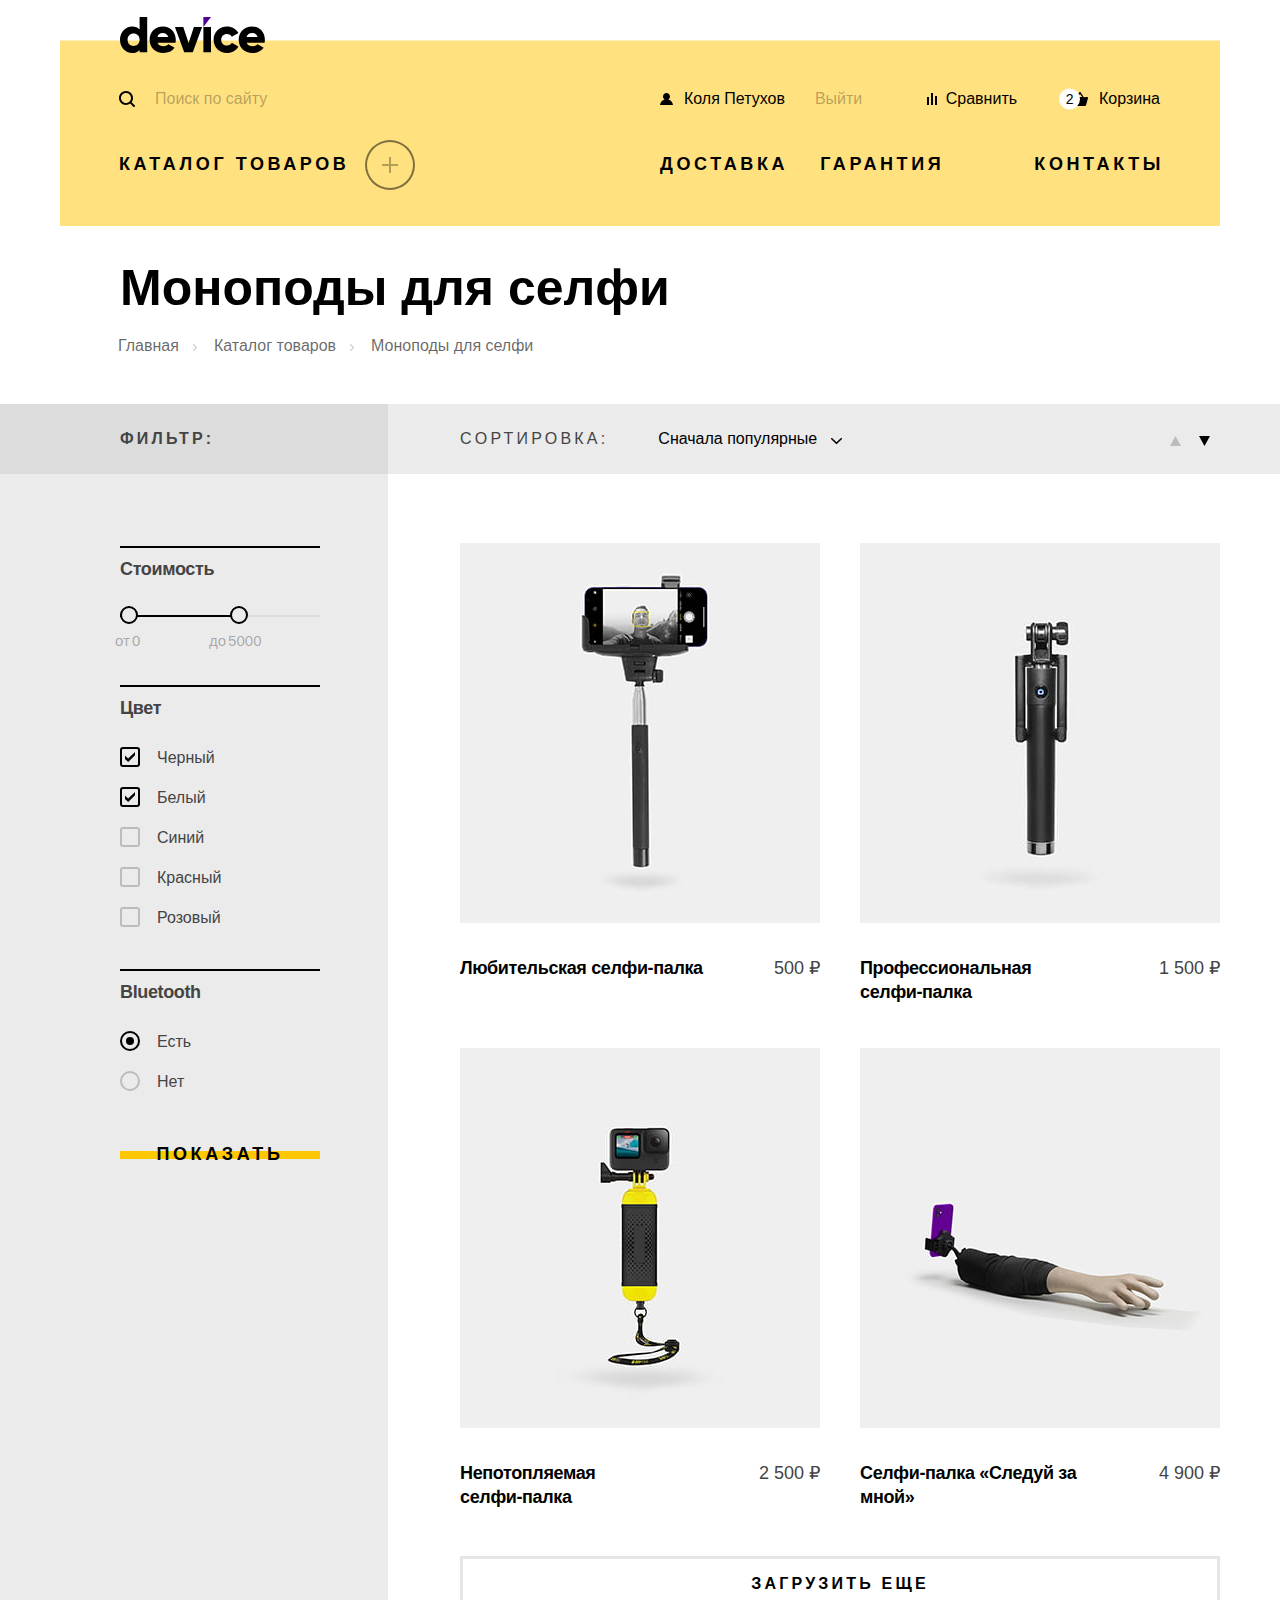
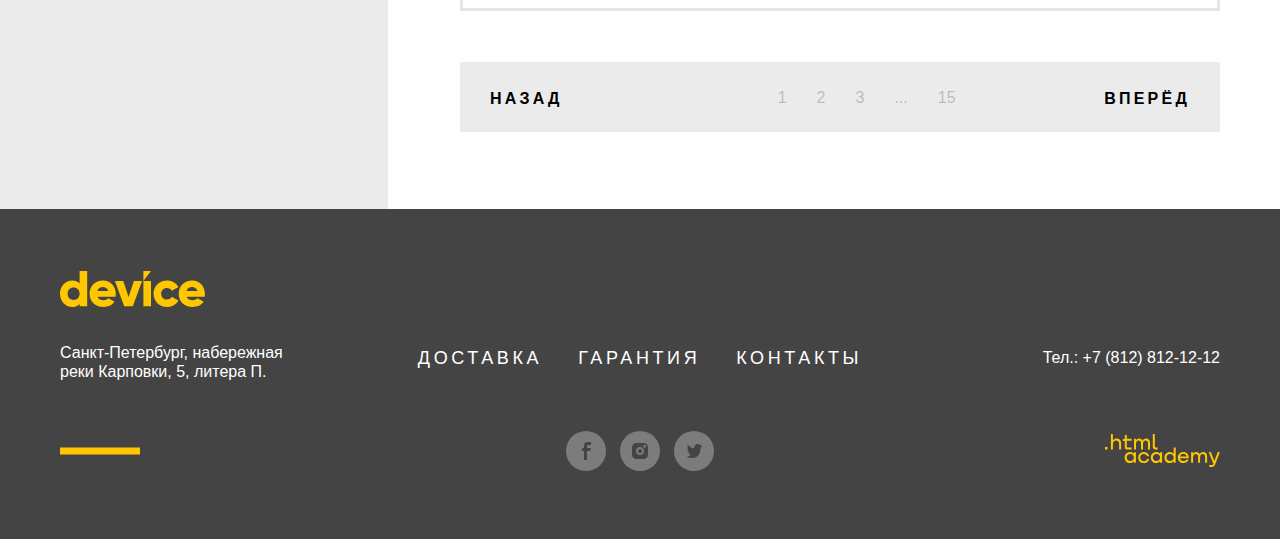
==== commit 20cafdf8: "fixed" ====
--- a/catalog.html
+++ b/catalog.html
@@ -118,20 +118,16 @@
                       <button class="range-toggle toggle-min" type="button">
                         <span class="visually-hidden">Изменить минимальную цену</span>
                       </button>
+                      <label class="catalog-filter-label">
+                        от <input class="range-input" type="number" name="min-price" value="0" tabindex="-1">
+                      </label>
                       <button class="range-toggle toggle-max" type="button">
                         <span class="visually-hidden">Изменить максимальную цену</span>
                       </button>
-                    </div>
-                  </div>
-
-                  <div class="range-wrapper-inputs">
-                    <label class="catalog-filter-label">
-                      от <input class="range-input" type="number" name="min-price" value="0">
-                    </label>
-
-                    <label class="catalog-filter-label">
-                      до <input class="range-input" type="number" name="max-price" value="5000">
-                    </label>
+                      <label class="catalog-filter-label">
+                        до <input class="range-input" type="number" name="max-price" value="5000" tabindex="-1">
+                      </label>
+                    </div>
                   </div>
                 </div>
               </fieldset>
@@ -224,6 +220,7 @@
               <svg width="11" height="10" aria-hidden="true" focusable="false" fill="none" xmlns="http://www.w3.org/2000/svg"><path d="M5.5 0 11 10H0" /></svg>
             </a>
           </div>
+
           <div class="product-list-wrap">
             <!-- Список товаров -->
             <ul class="product-list">
@@ -300,9 +297,7 @@
             </ul>
 
           </div>
-        </div>
-
-      </section>
+        </section>
 
 
     </main>
--- a/styles/styles.css
+++ b/styles/styles.css
@@ -84,8 +84,8 @@
 }
 
 .navigation {
- padding-left: 43px;
- padding-right: 35px;
+  padding-left: 43px;
+  padding-right: 35px;
 }
 
 .user-nav-list {
@@ -417,16 +417,12 @@
 
 .subcatalog-wrap {
   display: none;
-  padding-bottom: 32px;
   position: absolute;
   width: 100%;
   min-height: 150px;
   margin: 0;
   margin-left: -43px;
-  padding: 0;
-  padding-top: 30px;
-  padding-left: 45px;
-  padding-bottom: 45px;
+  padding: 30px 0 45px 45px;
   background-color: #ffe17f;
   z-index: 1;
 }
@@ -502,7 +498,8 @@
   border: none;
   text-transform: uppercase;
   text-decoration: none;
-  /* outline: none; */
+  cursor: pointer;
+  outline: none;
 }
 
 /*  Слайдер */
@@ -724,44 +721,48 @@
 /* Каталог */
 
 .category {
-  margin-bottom: 68px;
+  margin-bottom: 48px;
 }
 
 .category-list {
   display: flex;
   flex-wrap: wrap;
-  justify-content: flex-start;
   gap: 40px;
   margin: 0;
   padding: 0;
   list-style-type: none;
 }
 
-.category-item {
+.category-link {
+  position: relative;
+  display: block;
   width: 160px;
-  min-height: 253px;
-}
-
-.category-link {
-  position: relative;
   text-decoration: none;
 }
 
-.category-link::before {
-  content: "";
-  position: absolute;
-  top: 0;
-  left: 0;
+.category-link-background {
+  position: relative;
+  margin-bottom: 33px;
   width: 160px;
   height: 160px;
   background-color: #ffe17f;
+}
+
+.category-link-background::before {
+  content: "";
+  position: absolute;
+  top: 0;
+  right: 0;
+  left: 0;
+  bottom: 0;
+  background-position: center;
   background-repeat: no-repeat;
-  background-position: center;
 }
 
 .category-virtual::before {
   background-image: url("../img/category/virtual-reality.svg");
 }
+
 
 .category-monopod::before {
   background-image: url("../img/category/monopod.svg");
@@ -785,11 +786,11 @@
 }
 
 
-.category-link:hover::before {
+.category-link:hover .category-link-background {
   background-color: #ffc700;
 }
 
-.category-link:focus::before {
+.category-link:focus .category-link-background {
   box-shadow: inset 0 0 0 5px #af4fff;
 }
 
@@ -801,10 +802,13 @@
   color: #af4fff;
 }
 
-.category-link:active::before {
+.category-link:active .category-link-background {
+  box-shadow: none;
   background-color: #ffc700;
-  box-shadow: none;
-  fill-opacity: 0.3;
+}
+
+.category-link:active .category-link-background::before {
+  opacity: 0.3;
 }
 
 .category-link:active .category-title {
@@ -813,8 +817,6 @@
 }
 
 .category-title {
-  position: relative;
-  top: 193px;
   margin: 0;
   margin-bottom: 33px;
   font-family: "Raleway", "Arial", sans-serif;
@@ -980,7 +982,6 @@
   top: 0;
   left: 0;
   box-sizing: border-box;
-  background-color: #ffe17f;
   border: 5px solid transparent;
   border-right: 0;
   background: no-repeat url("../img/delivery-1.svg") center #ffe17f;
@@ -1222,8 +1223,6 @@
   border-bottom: 3px solid rgba(0, 0, 0, 0.1);
 }
 
-
-
 .field::-webkit-input-placeholder { /* Chrome/Opera/Safari */
   color: rgba(68, 68, 68, 0.5);
 }
@@ -1623,14 +1622,11 @@
 }
 
 .catalog-products {
-  background-color: #ebebeb;
-}
-
-.catalog-products {
   display: grid;
   grid-template-columns: 1fr 328px 832px 1fr;
   grid-template-rows: 70px auto;
   background-color: #ebebeb;
+  overflow: hidden;
 }
 
 /* Фильтры */
@@ -1676,7 +1672,7 @@
 .catalog-filter-title {
   position: relative;
   padding: 12px 0;
-  margin-bottom: 13px;
+  margin-bottom: 12px;
   font-weight: 700;
   line-height: 20px;
   letter-spacing: -0.02em;
@@ -1705,7 +1701,7 @@
 .range-scale {
   position: relative;
   height: 2px;
-  margin-bottom: 15px;
+  margin-bottom: 45px;
   background-color: #dcdcdc;
 }
 
@@ -1730,32 +1726,59 @@
   outline: none;
 }
 
+.range-toggle:focus + .catalog-filter-label {
+  color: #af4fff;
+}
+
+/* .range-toggle:not(:focus-visible) + .catalog-filter-label,
+.range-toggle:not(:focus-visible) + .catalog-filter-label .catalog-filter-input {
+  outline: none;
+  border-color: transparent;
+  border: none;
+  background-color: transparent;
+  color: #000000;
+} */
+
 .range-toggle:active {
   background-color: #000000;
   border: 2px solid #000000;
 }
 
+.range-toggle:active + .catalog-filter-label {
+  color: #000000;
+}
+
+.catalog-filter-input[type="number"] {
+  -moz-appearance: textfield;
+}
+
 .toggle-min {
   top: -9px;
   left: 0;
 }
 
+.toggle-min + .catalog-filter-label {
+  left: -5px;
+}
+
 .toggle-max {
   top: -9px;
   right: -9px;
 }
 
-.range-wrapper-inputs {
-  display: flex;
-  justify-content: flex-start;
+.toggle-max + .catalog-filter-label {
+  right: 0;
+  transform: translateX(50%);
 }
 
 .catalog-filter-label {
-  display: flex;
-  margin-right: 25px;
+  position: absolute;
+  top: 17px;
+  display: flex;
+  max-width: 60px;
   font-size: 15px;
   line-height: 18px;
-  opacity: 0.3;
+  color: rgba(0, 0, 0, 0.3);
 }
 
 .range-input {
@@ -1763,6 +1786,7 @@
   padding: 0 2px;
   font: inherit;
   text-align: left;
+  color: inherit;
   background-color: transparent;
   border: none;
   appearance: textfield;
@@ -1781,6 +1805,12 @@
   border: none;
 }
 
+.catalog-filter-group:first-of-type {
+  margin-bottom: 12px;
+}
+
+/* Чекбоксы */
+
 .catalog-filter-list {
   margin: 0;
   margin-bottom: 15px;
@@ -1792,7 +1822,6 @@
   margin-bottom: 10px;
 }
 
-/* Чекбоксы */
 
 .control {
   position: relative;
@@ -2006,6 +2035,7 @@
   position: relative;
   grid-column: 3/4;
   grid-row: 2/3;
+  padding: 69px 0 77px 72px;
 }
 
 .product-list-wrap::before {
@@ -2023,7 +2053,8 @@
   grid-template-columns: 360px 360px;
   column-gap: 40px;
   row-gap: 44px;
-  margin: 69px 0 44px 72px;
+  margin: 0;
+  margin-bottom: 47px;
   padding: 0;
   list-style-type: none;
 }
@@ -2144,7 +2175,7 @@
 }
 
 .product-list-show-more {
-  margin-left: 72px;
+  position: relative;
   margin-bottom: 51px;
   width: 760px;
   min-height: 55px;
@@ -2176,10 +2207,11 @@
 /* Пагинация */
 
 .pagination {
+  position: relative;
   display: flex;
   justify-content: space-between;
   align-items: center;
-  margin: 0 0 77px 72px;
+  margin: 0;
   padding: 0;
   background-color: #ebebeb;
   list-style-type: none;
